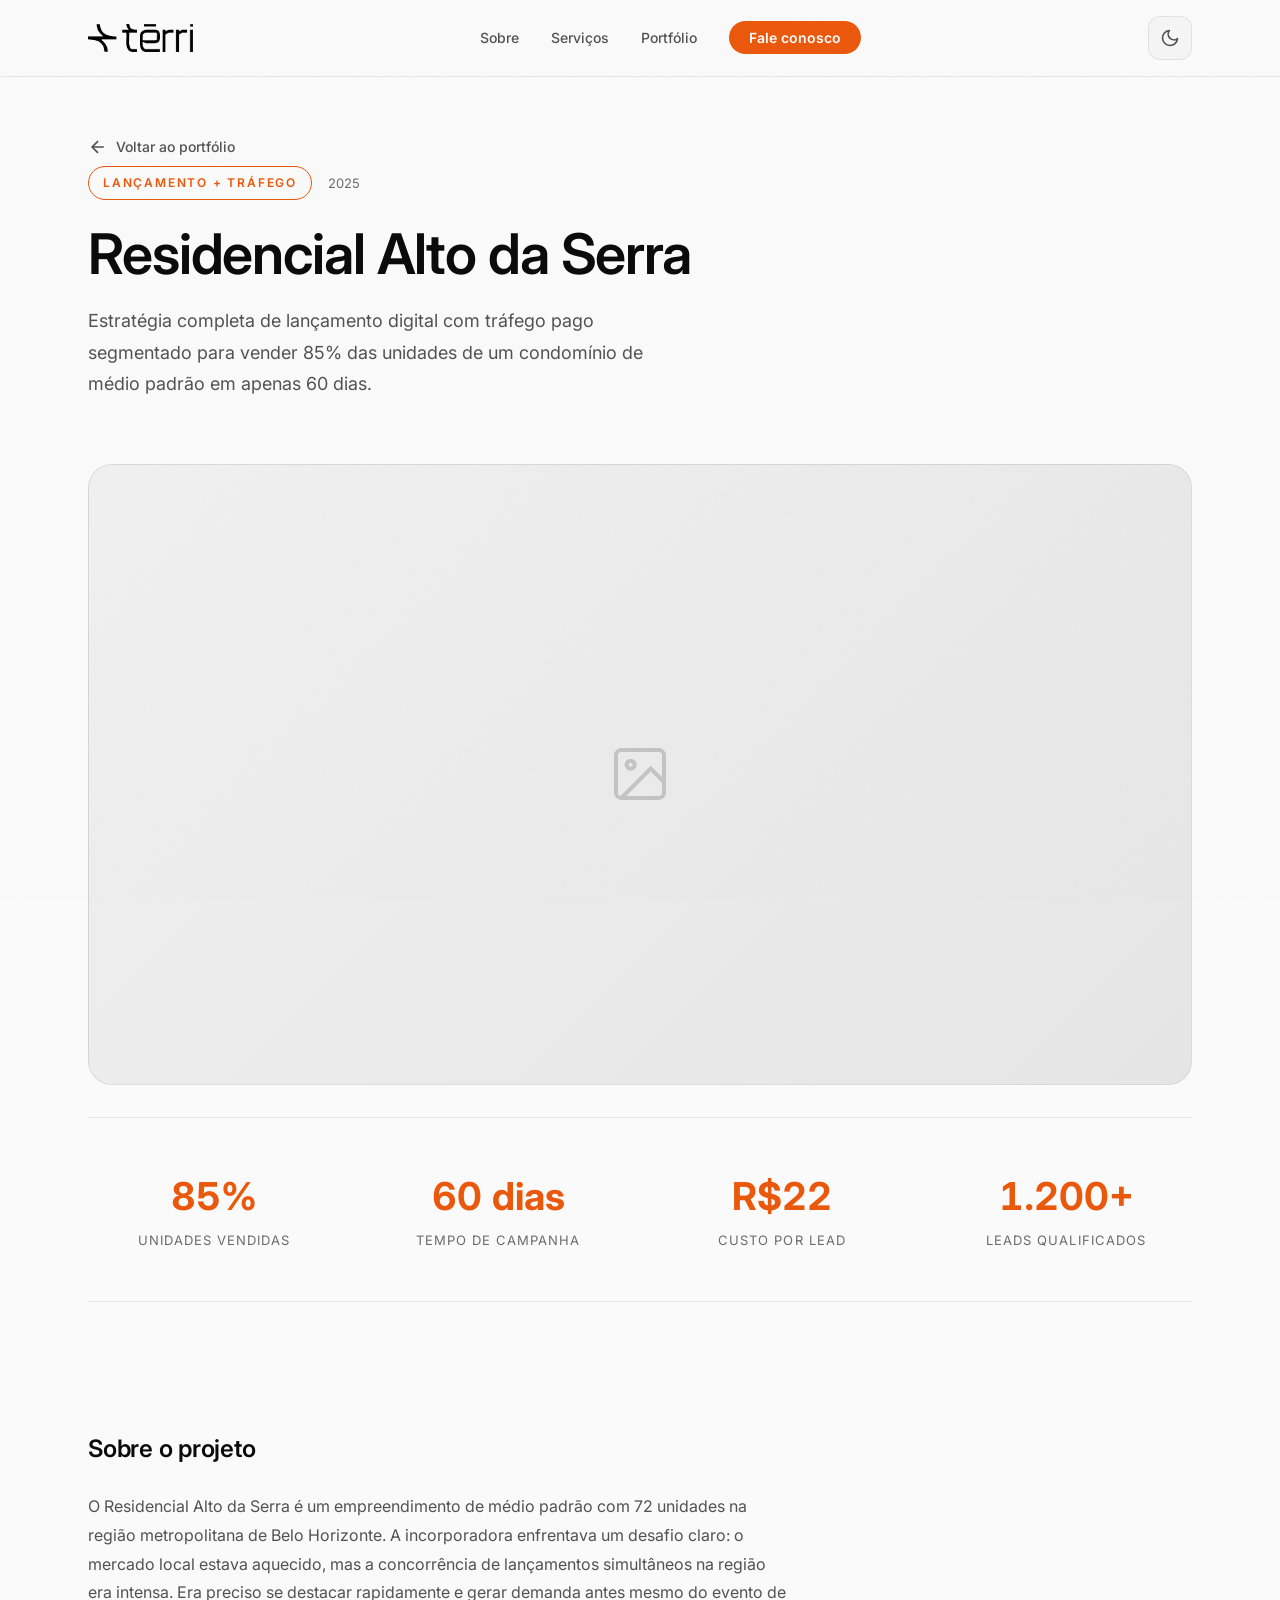
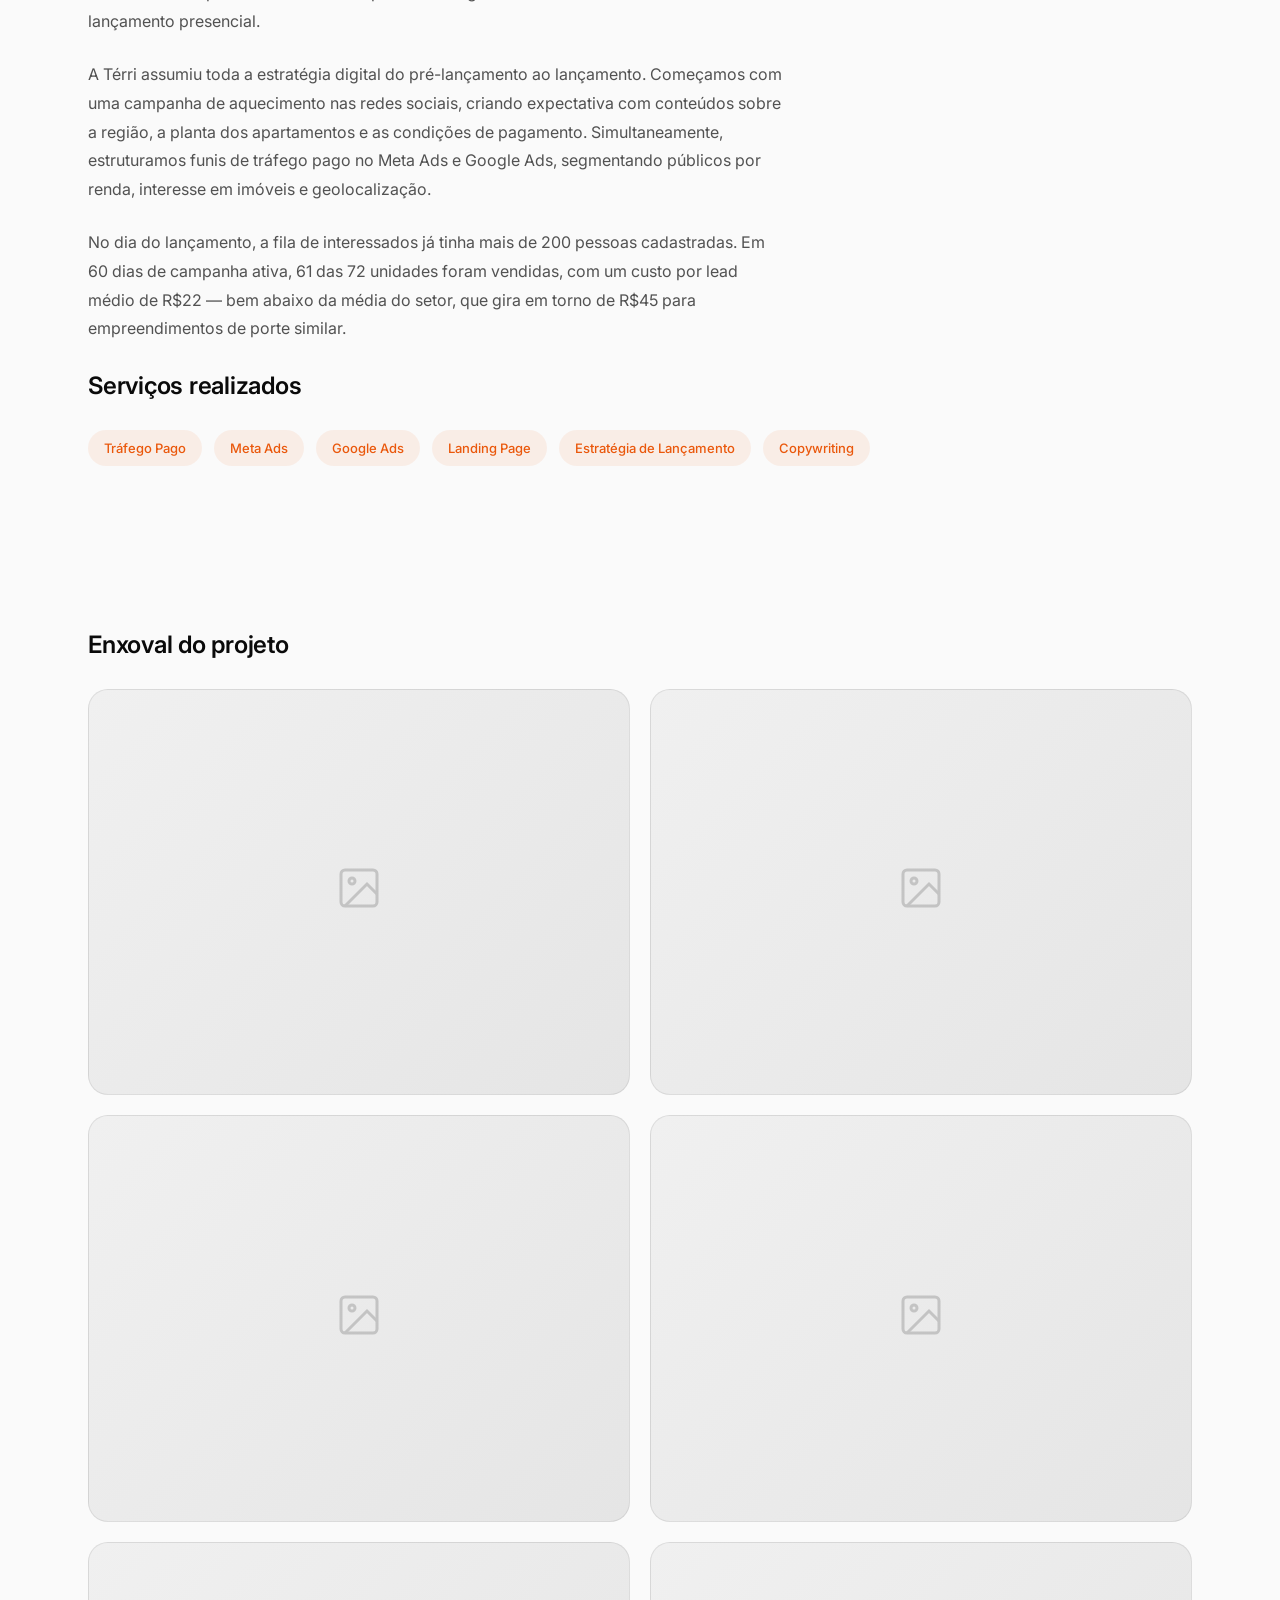
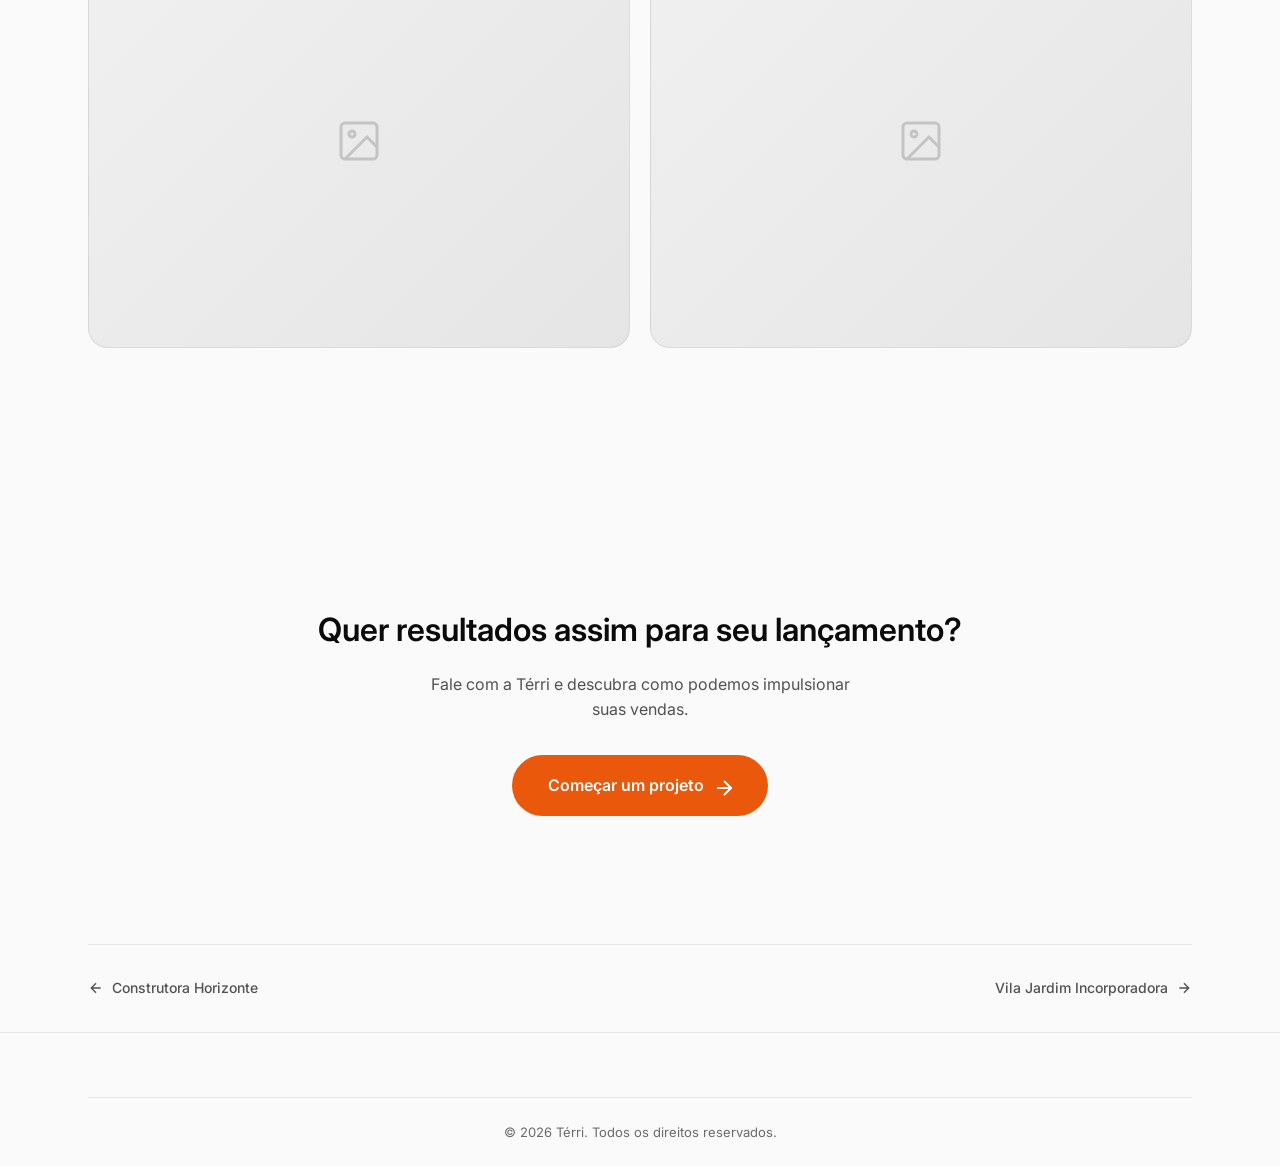
==== portfolio/alto-da-serra.html @ e4dda55b "feat: remove depoimentos, expande parceiros, portfolio igual com páginas de enxoval - Remove seção d" ====
<!DOCTYPE html>
<html lang="pt-BR" data-theme="dark">
<head>
  <meta charset="UTF-8">
  <meta name="viewport" content="width=device-width, initial-scale=1.0">
  <meta name="color-scheme" content="dark light">
  <title>Residencial Alto da Serra — Térri</title>
  <meta name="description" content="Case de lançamento imobiliário: como a Térri ajudou o Residencial Alto da Serra a vender 85% das unidades em apenas 60 dias com estratégia de tráfego pago.">
  <link rel="icon" type="image/x-icon" href="../favicon.ico">
  <link rel="preconnect" href="https://fonts.googleapis.com">
  <link rel="preconnect" href="https://fonts.gstatic.com" crossorigin>
  <link href="https://fonts.googleapis.com/css2?family=Inter:wght@400;500;600;700;800&display=swap" rel="stylesheet">
  <link rel="stylesheet" href="../css/style.css">
  <link rel="stylesheet" href="../css/portfolio.css">
  <script>
    (function() {
      var t = localStorage.getItem('terri-theme');
      if (!t) t = window.matchMedia('(prefers-color-scheme: light)').matches ? 'light' : 'dark';
      document.documentElement.setAttribute('data-theme', t);
    })();
  </script>
</head>
<body>
  <!-- Header -->
  <header class="header header--scrolled" id="header">
    <div class="container header__inner">
      <a href="../index.html" class="header__logo">
        <img src="../src/logo.png" alt="Térri" class="header__logo-img js-logo-img">
        <span class="header__logo-text" style="display:none">Térri</span>
      </a>
      <nav class="header__nav" id="nav" aria-label="Navegação">
        <ul class="header__nav-list">
          <li><a href="../index.html#sobre" class="header__nav-link">Sobre</a></li>
          <li><a href="../index.html#servicos" class="header__nav-link">Serviços</a></li>
          <li><a href="../index.html#portfolio" class="header__nav-link">Portfólio</a></li>
          <li><a href="../index.html#contato" class="header__nav-link header__nav-link--cta">Fale conosco</a></li>
        </ul>
      </nav>
      <div class="header__actions">
        <button class="theme-toggle" id="themeToggle" aria-label="Alternar tema claro/escuro" type="button">
          <svg class="theme-toggle__icon theme-toggle__icon--sun" width="20" height="20" viewBox="0 0 24 24" fill="none" stroke="currentColor" stroke-width="2" stroke-linecap="round" stroke-linejoin="round"><circle cx="12" cy="12" r="5"/><path d="M12 1v2M12 21v2M4.22 4.22l1.42 1.42M18.36 18.36l1.42 1.42M1 12h2M21 12h2M4.22 19.78l1.42-1.42M18.36 5.64l1.42-1.42"/></svg>
          <svg class="theme-toggle__icon theme-toggle__icon--moon" width="20" height="20" viewBox="0 0 24 24" fill="none" stroke="currentColor" stroke-width="2" stroke-linecap="round" stroke-linejoin="round"><path d="M21 12.79A9 9 0 1111.21 3 7 7 0 0021 12.79z"/></svg>
        </button>
      </div>
    </div>
  </header>

  <main>
    <div class="container">
      <div class="project-hero">
        <a href="../index.html#portfolio" class="project-back">
          <svg width="20" height="20" viewBox="0 0 24 24" fill="none" stroke="currentColor" stroke-width="2"><path d="M19 12H5M12 19l-7-7 7-7"/></svg>
          Voltar ao portfólio
        </a>
        <div class="project-hero__meta">
          <span class="project-hero__tag">Lançamento + Tráfego</span>
          <span class="project-hero__year">2025</span>
        </div>
        <h1 class="project-hero__title">Residencial Alto da Serra</h1>
        <p class="project-hero__desc">Estratégia completa de lançamento digital com tráfego pago segmentado para vender 85% das unidades de um condomínio de médio padrão em apenas 60 dias.</p>
      </div>
    </div>

    <!-- Cover image placeholder -->
    <div class="container project-cover">
      <div class="project-cover__img">
        <div class="project-cover__placeholder">
          <svg width="64" height="64" viewBox="0 0 24 24" fill="none" stroke="currentColor" stroke-width="1.5"><rect x="3" y="3" width="18" height="18" rx="2"/><circle cx="8.5" cy="8.5" r="1.5"/><path d="m21 15-5-5L5 21"/></svg>
        </div>
      </div>
    </div>

    <!-- Results -->
    <div class="container">
      <section class="project-results">
        <div class="project-results__grid">
          <div class="project-results__item">
            <span class="project-results__number">85%</span>
            <span class="project-results__label">Unidades vendidas</span>
          </div>
          <div class="project-results__item">
            <span class="project-results__number">60 dias</span>
            <span class="project-results__label">Tempo de campanha</span>
          </div>
          <div class="project-results__item">
            <span class="project-results__number">R$22</span>
            <span class="project-results__label">Custo por lead</span>
          </div>
          <div class="project-results__item">
            <span class="project-results__number">1.200+</span>
            <span class="project-results__label">Leads qualificados</span>
          </div>
        </div>
      </section>
    </div>

    <!-- About the project -->
    <div class="container">
      <section class="project-section">
        <h2 class="project-section__title">Sobre o projeto</h2>
        <p class="project-section__text">O Residencial Alto da Serra é um empreendimento de médio padrão com 72 unidades na região metropolitana de Belo Horizonte. A incorporadora enfrentava um desafio claro: o mercado local estava aquecido, mas a concorrência de lançamentos simultâneos na região era intensa. Era preciso se destacar rapidamente e gerar demanda antes mesmo do evento de lançamento presencial.</p>
        <p class="project-section__text">A Térri assumiu toda a estratégia digital do pré-lançamento ao lançamento. Começamos com uma campanha de aquecimento nas redes sociais, criando expectativa com conteúdos sobre a região, a planta dos apartamentos e as condições de pagamento. Simultaneamente, estruturamos funis de tráfego pago no Meta Ads e Google Ads, segmentando públicos por renda, interesse em imóveis e geolocalização.</p>
        <p class="project-section__text">No dia do lançamento, a fila de interessados já tinha mais de 200 pessoas cadastradas. Em 60 dias de campanha ativa, 61 das 72 unidades foram vendidas, com um custo por lead médio de R$22 — bem abaixo da média do setor, que gira em torno de R$45 para empreendimentos de porte similar.</p>
        <h2 class="project-section__title">Serviços realizados</h2>
        <div class="project-services">
          <span class="project-services__tag">Tráfego Pago</span>
          <span class="project-services__tag">Meta Ads</span>
          <span class="project-services__tag">Google Ads</span>
          <span class="project-services__tag">Landing Page</span>
          <span class="project-services__tag">Estratégia de Lançamento</span>
          <span class="project-services__tag">Copywriting</span>
        </div>
      </section>
    </div>

    <!-- Gallery -->
    <div class="container">
      <section class="project-gallery">
        <h2 class="project-section__title">Enxoval do projeto</h2>
        <div class="project-gallery__grid">
          <div class="project-gallery__item">
            <div class="project-gallery__placeholder">
              <svg width="48" height="48" viewBox="0 0 24 24" fill="none" stroke="currentColor" stroke-width="1.5"><rect x="3" y="3" width="18" height="18" rx="2"/><circle cx="8.5" cy="8.5" r="1.5"/><path d="m21 15-5-5L5 21"/></svg>
            </div>
          </div>
          <div class="project-gallery__item">
            <div class="project-gallery__placeholder">
              <svg width="48" height="48" viewBox="0 0 24 24" fill="none" stroke="currentColor" stroke-width="1.5"><rect x="3" y="3" width="18" height="18" rx="2"/><circle cx="8.5" cy="8.5" r="1.5"/><path d="m21 15-5-5L5 21"/></svg>
            </div>
          </div>
          <div class="project-gallery__item">
            <div class="project-gallery__placeholder">
              <svg width="48" height="48" viewBox="0 0 24 24" fill="none" stroke="currentColor" stroke-width="1.5"><rect x="3" y="3" width="18" height="18" rx="2"/><circle cx="8.5" cy="8.5" r="1.5"/><path d="m21 15-5-5L5 21"/></svg>
            </div>
          </div>
          <div class="project-gallery__item">
            <div class="project-gallery__placeholder">
              <svg width="48" height="48" viewBox="0 0 24 24" fill="none" stroke="currentColor" stroke-width="1.5"><rect x="3" y="3" width="18" height="18" rx="2"/><circle cx="8.5" cy="8.5" r="1.5"/><path d="m21 15-5-5L5 21"/></svg>
            </div>
          </div>
          <div class="project-gallery__item">
            <div class="project-gallery__placeholder">
              <svg width="48" height="48" viewBox="0 0 24 24" fill="none" stroke="currentColor" stroke-width="1.5"><rect x="3" y="3" width="18" height="18" rx="2"/><circle cx="8.5" cy="8.5" r="1.5"/><path d="m21 15-5-5L5 21"/></svg>
            </div>
          </div>
          <div class="project-gallery__item">
            <div class="project-gallery__placeholder">
              <svg width="48" height="48" viewBox="0 0 24 24" fill="none" stroke="currentColor" stroke-width="1.5"><rect x="3" y="3" width="18" height="18" rx="2"/><circle cx="8.5" cy="8.5" r="1.5"/><path d="m21 15-5-5L5 21"/></svg>
            </div>
          </div>
        </div>
      </section>
    </div>

    <!-- CTA -->
    <div class="container">
      <section class="project-cta">
        <h2 class="project-cta__title">Quer resultados assim para seu lançamento?</h2>
        <p class="project-cta__text">Fale com a Térri e descubra como podemos impulsionar suas vendas.</p>
        <a href="../index.html#contato" class="btn btn--primary btn--lg">Começar um projeto <svg width="20" height="20" fill="none" stroke="currentColor" stroke-width="2" aria-hidden="true"><path d="M5 12h14M12 5l7 7-7 7"/></svg></a>
      </section>
    </div>

    <!-- Nav between projects -->
    <div class="container">
      <nav class="project-nav" aria-label="Navegar entre projetos">
        <a href="construtora-horizonte.html" class="project-nav__link project-nav__link--prev">
          <svg width="16" height="16" viewBox="0 0 24 24" fill="none" stroke="currentColor" stroke-width="2"><path d="M19 12H5M12 19l-7-7 7-7"/></svg>
          Construtora Horizonte
        </a>
        <a href="vila-jardim.html" class="project-nav__link project-nav__link--next">
          Vila Jardim Incorporadora
          <svg width="16" height="16" viewBox="0 0 24 24" fill="none" stroke="currentColor" stroke-width="2"><path d="M5 12h14M12 5l7 7-7 7"/></svg>
        </a>
      </nav>
    </div>
  </main>

  <!-- Footer -->
  <footer class="footer">
    <div class="container">
      <div class="footer__bottom">
        <p>&copy; 2026 Térri. Todos os direitos reservados.</p>
      </div>
    </div>
  </footer>

  <div class="noise" aria-hidden="true"></div>

  <script>
    // Theme toggle
    (function() {
      const toggle = document.getElementById('themeToggle');
      if (!toggle) return;
      toggle.addEventListener('click', () => {
        const html = document.documentElement;
        const next = html.getAttribute('data-theme') === 'dark' ? 'light' : 'dark';
        html.setAttribute('data-theme', next);
        localStorage.setItem('terri-theme', next);
        const src = next === 'light' ? '../src/logo-preta.png' : '../src/logo.png';
        document.querySelectorAll('.js-logo-img').forEach(img => img.src = src);
      });
      // Update logo on load
      const theme = document.documentElement.getAttribute('data-theme');
      const src = theme === 'light' ? '../src/logo-preta.png' : '../src/logo.png';
      document.querySelectorAll('.js-logo-img').forEach(img => img.src = src);
    })();
  </script>
</body>
</html>
---- css/style.css ----
/* ===================================
   TÉRRI — Marketing que transforma
   Design System with Light/Dark themes
   =================================== */

/* --- Reset & Base --- */
*, *::before, *::after {
  margin: 0;
  padding: 0;
  box-sizing: border-box;
}

svg[hidden] {
  display: none !important;
}

/* --- Design Tokens --- */
:root {
  /* Orange palette (shared) */
  --orange-50: #fff7ed;
  --orange-100: #ffedd5;
  --orange-200: #fed7aa;
  --orange-300: #fdba74;
  --orange-400: #fb923c;
  --orange-500: #f97316;
  --orange-600: #ea580c;
  --orange-700: #c2410c;
  --orange-800: #9a3412;
  --orange-900: #7c2d12;

  /* Typography */
  --font-sans: 'Inter', -apple-system, BlinkMacSystemFont, sans-serif;

  /* Spacing */
  --section-py: clamp(5rem, 10vw, 8rem);
  --container-px: clamp(1.25rem, 4vw, 3rem);

  /* Transitions */
  --ease-out: cubic-bezier(0.16, 1, 0.3, 1);
  --ease-spring: cubic-bezier(0.34, 1.56, 0.64, 1);
  --transition-theme: background-color 0.4s ease, color 0.4s ease, border-color 0.4s ease, box-shadow 0.4s ease;
}

/* --- Dark Theme (default) --- */
[data-theme="dark"] {
  --color-primary: var(--orange-500);
  --color-primary-dark: var(--orange-600);
  --color-primary-light: var(--orange-400);
  --color-primary-glow: rgba(249, 115, 22, 0.3);
  --color-primary-subtle: rgba(249, 115, 22, 0.1);
  --color-primary-ghost: rgba(249, 115, 22, 0.03);

  --color-bg: #0a0a0a;
  --color-bg-elevated: #171717;
  --color-bg-card: rgba(255, 255, 255, 0.03);
  --color-bg-card-hover: rgba(249, 115, 22, 0.03);
  --color-bg-input: rgba(255, 255, 255, 0.03);
  --color-bg-header: rgba(10, 10, 10, 0.85);
  --color-bg-mobile-nav: rgba(10, 10, 10, 0.97);
  --color-bg-placeholder: linear-gradient(135deg, #171717, #262626);

  --color-text: #f5f5f5;
  --color-text-heading: #fafafa;
  --color-text-secondary: #a3a3a3;
  --color-text-muted: #8a8a8a;
  --color-text-on-primary: #0a0a0a;

  --color-border: rgba(255, 255, 255, 0.08);
  --color-border-hover: rgba(249, 115, 22, 0.2);

  --color-selection-bg: var(--orange-500);
  --color-selection-text: #0a0a0a;

  --shadow-card: 0 0 0 transparent;
  --shadow-card-hover: 0 8px 32px rgba(0, 0, 0, 0.3);
  --shadow-btn: 0 8px 30px rgba(249, 115, 22, 0.3);

  --noise-opacity: 0.035;
  --card-number-color: rgba(255, 255, 255, 0.03);

  --color-error: #ef4444;
  --color-success: #22c55e;
  --color-text-on-overlay: #ffffff;
  --color-text-on-overlay-muted: rgba(255, 255, 255, 0.7);
  --color-option-bg: #171717;

  /* Portfolio card backgrounds */
  --portfolio-bg-1: #1a1a2e;
  --portfolio-bg-2: #16213e;
  --portfolio-bg-3: #0f3460;
  --portfolio-bg-4: #1a1a2e;
  --portfolio-bg-5: #16213e;
}

/* --- Light Theme --- */
[data-theme="light"] {
  --color-primary: var(--orange-600);
  --color-primary-dark: var(--orange-700);
  --color-primary-light: var(--orange-500);
  --color-primary-glow: rgba(234, 88, 12, 0.2);
  --color-primary-subtle: rgba(234, 88, 12, 0.08);
  --color-primary-ghost: rgba(234, 88, 12, 0.03);

  --color-bg: #fafafa;
  --color-bg-elevated: #ffffff;
  --color-bg-card: rgba(0, 0, 0, 0.02);
  --color-bg-card-hover: rgba(234, 88, 12, 0.04);
  --color-bg-input: rgba(0, 0, 0, 0.02);
  --color-bg-header: rgba(250, 250, 250, 0.88);
  --color-bg-mobile-nav: rgba(250, 250, 250, 0.97);
  --color-bg-placeholder: linear-gradient(135deg, #f0f0f0, #e5e5e5);

  --color-text: #1a1a1a;
  --color-text-heading: #0a0a0a;
  --color-text-secondary: #525252;
  --color-text-muted: #6b6b6b;
  --color-text-on-primary: #ffffff;

  --color-border: rgba(0, 0, 0, 0.08);
  --color-border-hover: rgba(234, 88, 12, 0.25);

  --color-selection-bg: var(--orange-500);
  --color-selection-text: #ffffff;

  --shadow-card: 0 1px 3px rgba(0, 0, 0, 0.06);
  --shadow-card-hover: 0 12px 40px rgba(0, 0, 0, 0.08);
  --shadow-btn: 0 8px 30px rgba(234, 88, 12, 0.2);

  --noise-opacity: 0.018;
  --card-number-color: rgba(0, 0, 0, 0.04);

  --color-error: #ef4444;
  --color-success: #22c55e;
  --color-text-on-overlay: #ffffff;
  --color-text-on-overlay-muted: rgba(255, 255, 255, 0.7);
  --color-option-bg: #ffffff;

  /* Portfolio card backgrounds (lighter) */
  --portfolio-bg-1: #e8e0f0;
  --portfolio-bg-2: #dce4f0;
  --portfolio-bg-3: #d0ddf0;
  --portfolio-bg-4: #e8e0f0;
  --portfolio-bg-5: #dce4f0;
}

/* --- Base --- */
html {
  font-size: 16px;
  scroll-behavior: smooth;
  -webkit-font-smoothing: antialiased;
  -moz-osx-font-smoothing: grayscale;
}

body {
  font-family: var(--font-sans);
  background-color: var(--color-bg);
  color: var(--color-text);
  line-height: 1.6;
  overflow-x: hidden;
  transition: var(--transition-theme);
}

a {
  color: inherit;
  text-decoration: none;
}

ul {
  list-style: none;
}

img {
  max-width: 100%;
  height: auto;
  display: block;
}

em {
  font-style: normal;
  color: var(--color-primary);
  font-weight: 700;
}

::selection {
  background: var(--color-selection-bg);
  color: var(--color-selection-text);
}

/* --- Focus States (Accessibility) --- */
:focus-visible {
  outline: 2px solid var(--color-primary);
  outline-offset: 3px;
  border-radius: 4px;
}

.btn:focus-visible,
.header__nav-link--cta:focus-visible {
  outline-offset: 4px;
  border-radius: 100px;
}

/* --- Reduced Motion --- */
@media (prefers-reduced-motion: reduce) {
  *,
  *::before,
  *::after {
    animation-duration: 0.01ms !important;
    animation-iteration-count: 1 !important;
    transition-duration: 0.01ms !important;
    scroll-behavior: auto !important;
  }

  .reveal-up,
  .reveal-left,
  .reveal-right,
  .hero__reveal {
    opacity: 1;
    transform: none;
  }
}

/* --- Noise Overlay --- */
.noise {
  position: fixed;
  inset: 0;
  pointer-events: none;
  z-index: 9999;
  opacity: var(--noise-opacity);
  background-image: url("data:image/svg+xml,%3Csvg viewBox='0 0 256 256' xmlns='http://www.w3.org/2000/svg'%3E%3Cfilter id='noise'%3E%3CfeTurbulence type='fractalNoise' baseFrequency='0.9' numOctaves='4' stitchTiles='stitch'/%3E%3C/filter%3E%3Crect width='100%25' height='100%25' filter='url(%23noise)'/%3E%3C/svg%3E");
  background-repeat: repeat;
  background-size: 256px 256px;
  transition: opacity 0.4s ease;
}

.footer .noise {
  position: absolute;
  z-index: 0;
}

/* --- Container --- */
.container {
  width: 100%;
  max-width: 1200px;
  margin: 0 auto;
  padding-left: var(--container-px);
  padding-right: var(--container-px);
}

/* --- Section Utilities --- */
.section-tag {
  font-size: 0.8125rem;
  font-weight: 600;
  text-transform: uppercase;
  letter-spacing: 0.15em;
  color: var(--color-primary);
  margin-bottom: 1rem;
}

.section-title {
  font-size: clamp(2rem, 4vw, 3rem);
  font-weight: 600;
  line-height: 1.15;
  letter-spacing: -0.02em;
  margin-bottom: 1.5rem;
  max-width: 600px;
  color: var(--color-text-heading);
}

.required {
  color: var(--color-primary);
}

/* --- Buttons --- */
.btn {
  display: inline-flex;
  align-items: center;
  gap: 0.5rem;
  padding: 0.875rem 1.75rem;
  border-radius: 100px;
  font-size: 0.9375rem;
  font-weight: 600;
  cursor: pointer;
  transition: all 0.25s var(--ease-out);
  border: none;
  font-family: var(--font-sans);
  white-space: nowrap;
}

.btn--primary {
  background: var(--color-primary);
  color: var(--color-text-on-primary);
}

.btn--primary:hover {
  background: var(--color-primary-dark);
  transform: translateY(-2px);
  box-shadow: var(--shadow-btn);
}

.btn--primary:active {
  transform: translateY(1px) scale(0.98);
  box-shadow: none;
}

.btn--outline {
  background: transparent;
  color: var(--color-text);
  border: 1px solid var(--color-border);
}

.btn--outline:hover {
  border-color: var(--color-primary);
  color: var(--color-primary);
  transform: translateY(-2px);
}

.btn--outline:active {
  transform: translateY(1px) scale(0.98);
}

.btn--lg {
  padding: 1.125rem 2.25rem;
  font-size: 1rem;
}

.btn--success {
  background: var(--color-success);
  color: #fff;
}

.btn--full {
  width: 100%;
  justify-content: center;
}

.btn svg {
  transition: transform 0.25s var(--ease-out);
}

.btn:hover svg {
  transform: translateX(4px);
}

/* ===================================
   THEME TOGGLE
   =================================== */
.theme-toggle {
  display: flex;
  align-items: center;
  justify-content: center;
  width: 44px;
  height: 44px;
  border-radius: 12px;
  border: 1px solid var(--color-border);
  background: var(--color-bg-card);
  color: var(--color-text-secondary);
  cursor: pointer;
  transition: all 0.25s var(--ease-out);
}

.theme-toggle:hover {
  border-color: var(--color-primary);
  color: var(--color-primary);
  background: var(--color-primary-ghost);
}

[data-theme="dark"] .theme-toggle__icon--moon { display: none; }
[data-theme="dark"] .theme-toggle__icon--sun { display: block; }
[data-theme="light"] .theme-toggle__icon--sun { display: none; }
[data-theme="light"] .theme-toggle__icon--moon { display: block; }

/* ===================================
   HEADER
   =================================== */
.header {
  position: fixed;
  top: 0;
  left: 0;
  right: 0;
  z-index: 1000;
  padding: 1rem 0;
  transition: background-color 0.4s var(--ease-out), border-color 0.4s var(--ease-out);
}

.header--scrolled {
  background: var(--color-bg-header);
  backdrop-filter: blur(20px);
  -webkit-backdrop-filter: blur(20px);
  border-bottom: 1px solid var(--color-border);
}

.header__inner {
  display: flex;
  align-items: center;
  justify-content: space-between;
}

.header__logo {
  display: flex;
  align-items: center;
}

.header__logo-img {
  height: 28px;
  width: auto;
}

.header__logo-text {
  font-family: var(--font-sans);
  font-size: 1.5rem;
  font-weight: 700;
  color: var(--color-primary);
}

.header__nav {
  display: none;
}

.header__nav-list {
  display: flex;
  align-items: center;
  gap: 2rem;
}

.header__nav-link {
  font-size: 0.875rem;
  font-weight: 500;
  color: var(--color-text-secondary);
  transition: color 0.25s;
  position: relative;
  padding: 0.25rem 0;
}

.header__nav-link::after {
  content: '';
  position: absolute;
  bottom: -2px;
  left: 0;
  width: 0;
  height: 2px;
  background: var(--color-primary);
  transition: width 0.25s var(--ease-out);
}

.header__nav-link:hover {
  color: var(--color-text-heading);
}

.header__nav-link:hover::after {
  width: 100%;
}

.header__nav-link--cta {
  background: var(--color-primary);
  color: var(--color-text-on-primary);
  padding: 0.5rem 1.25rem;
  border-radius: 100px;
  font-weight: 600;
}

.header__nav-link--cta::after {
  display: none;
}

.header__nav-link--cta:hover {
  background: var(--color-primary-dark);
  color: var(--color-text-on-primary);
}

.header__actions {
  display: flex;
  align-items: center;
  gap: 0.5rem;
}

.header__menu-btn {
  display: flex;
  flex-direction: column;
  gap: 5px;
  background: none;
  border: none;
  cursor: pointer;
  padding: 10px;
  z-index: 1001;
  min-width: 44px;
  min-height: 44px;
  align-items: center;
  justify-content: center;
}

.header__menu-btn span {
  display: block;
  width: 24px;
  height: 2px;
  background: var(--color-text);
  transition: all 0.3s var(--ease-out);
  border-radius: 2px;
}

.header__menu-btn.active span:nth-child(1) {
  transform: translateY(7px) rotate(45deg);
}

.header__menu-btn.active span:nth-child(2) {
  opacity: 0;
  transform: scaleX(0);
}

.header__menu-btn.active span:nth-child(3) {
  transform: translateY(-7px) rotate(-45deg);
}

@media (min-width: 768px) {
  .header__nav {
    display: block;
  }
  .header__menu-btn {
    display: none;
  }
}

/* --- Mobile Nav --- */
.mobile-nav {
  position: fixed;
  inset: 0;
  z-index: 999;
  background: var(--color-bg-mobile-nav);
  backdrop-filter: blur(20px);
  -webkit-backdrop-filter: blur(20px);
  display: flex;
  align-items: center;
  justify-content: center;
  opacity: 0;
  visibility: hidden;
  transition: all 0.4s var(--ease-out);
}

.mobile-nav.active {
  opacity: 1;
  visibility: visible;
}

.mobile-nav__list {
  text-align: center;
  display: flex;
  flex-direction: column;
  gap: 2rem;
}

.mobile-nav__link {
  font-size: 1.75rem;
  font-weight: 600;
  color: var(--color-text);
  transition: color 0.25s;
}

.mobile-nav__link:hover {
  color: var(--color-primary);
}

.mobile-nav__link--cta {
  color: var(--color-primary);
}

/* ===================================
   HERO
   =================================== */
.hero {
  min-height: 100dvh;
  display: flex;
  flex-direction: column;
  justify-content: center;
  position: relative;
  overflow: hidden;
  padding: 8rem 0 0;
}

/* Animated background */
.hero__bg {
  position: absolute;
  inset: 0;
  z-index: 0;
  overflow: hidden;
}

.hero__aurora {
  position: absolute;
  inset: -30%;
  background:
    radial-gradient(ellipse 80% 50% at 20% 40%, rgba(249, 115, 22, 0.06), transparent 60%),
    radial-gradient(ellipse 60% 40% at 80% 60%, rgba(249, 115, 22, 0.04), transparent 50%),
    radial-gradient(ellipse 50% 60% at 50% 20%, rgba(234, 88, 12, 0.03), transparent 50%);
  animation: aurora-drift 16s ease-in-out infinite alternate;
  will-change: transform;
}

[data-theme="light"] .hero__aurora {
  background:
    radial-gradient(ellipse 80% 50% at 20% 40%, rgba(249, 115, 22, 0.04), transparent 60%),
    radial-gradient(ellipse 60% 40% at 80% 60%, rgba(249, 115, 22, 0.03), transparent 50%),
    radial-gradient(ellipse 50% 60% at 50% 20%, rgba(234, 88, 12, 0.02), transparent 50%);
}

@keyframes aurora-drift {
  0% { transform: translate(0, 0) rotate(0deg) scale(1); }
  33% { transform: translate(5%, -3%) rotate(2deg) scale(1.05); }
  66% { transform: translate(-3%, 5%) rotate(-1deg) scale(0.98); }
  100% { transform: translate(2%, -2%) rotate(1deg) scale(1.02); }
}

/* Grid lines background */
.hero__grid-lines {
  position: absolute;
  inset: 0;
  background-image:
    linear-gradient(rgba(255, 255, 255, 0.03) 1px, transparent 1px),
    linear-gradient(90deg, rgba(255, 255, 255, 0.03) 1px, transparent 1px);
  background-size: 60px 60px;
  mask-image: radial-gradient(ellipse 70% 60% at 50% 50%, black 20%, transparent 70%);
  -webkit-mask-image: radial-gradient(ellipse 70% 60% at 50% 50%, black 20%, transparent 70%);
}

[data-theme="light"] .hero__grid-lines {
  background-image:
    linear-gradient(rgba(0, 0, 0, 0.04) 1px, transparent 1px),
    linear-gradient(90deg, rgba(0, 0, 0, 0.04) 1px, transparent 1px);
}

/* Floating orbs */
.hero__orb {
  position: absolute;
  border-radius: 50%;
  filter: blur(50px);
  opacity: 0.5;
  animation: orb-float 8s ease-in-out infinite alternate;
  will-change: transform;
}

.hero__orb--1 {
  width: 300px;
  height: 300px;
  background: var(--color-primary);
  top: 10%;
  right: 15%;
  opacity: 0.05;
  animation-duration: 14s;
}

.hero__orb--2 {
  width: 200px;
  height: 200px;
  background: var(--orange-400);
  bottom: 20%;
  left: 10%;
  opacity: 0.04;
  animation-duration: 18s;
  animation-delay: -3s;
}

.hero__orb--3 {
  width: 150px;
  height: 150px;
  background: var(--orange-600);
  top: 50%;
  left: 50%;
  opacity: 0.03;
  animation-duration: 16s;
  animation-delay: -6s;
}

@keyframes orb-float {
  0% { transform: translate(0, 0) scale(1); }
  50% { transform: translate(30px, -20px) scale(1.1); }
  100% { transform: translate(-20px, 30px) scale(0.95); }
}

/* Floating particles */
.hero__particles {
  position: absolute;
  inset: 0;
}

.hero__particles span {
  position: absolute;
  bottom: 0;
  width: 3px;
  height: 3px;
  border-radius: 50%;
  background: var(--color-primary);
  opacity: 0;
  animation: particle-rise 6s ease-in-out infinite;
  will-change: transform, opacity;
}

.hero__particles span:nth-child(1) { left: 12%; animation-delay: 0s; animation-duration: 7s; }
.hero__particles span:nth-child(2) { left: 30%; animation-delay: 1.2s; animation-duration: 5.5s; }
.hero__particles span:nth-child(3) { left: 48%; animation-delay: 2.5s; animation-duration: 8s; }
.hero__particles span:nth-child(4) { left: 62%; animation-delay: 0.8s; animation-duration: 6s; }
.hero__particles span:nth-child(5) { left: 78%; animation-delay: 3.1s; animation-duration: 7.5s; }
.hero__particles span:nth-child(6) { left: 90%; animation-delay: 1.7s; animation-duration: 5.5s; }

@keyframes particle-rise {
  0% { transform: translateY(0) scale(0.5); opacity: 0; }
  15% { opacity: 0.4; }
  50% { opacity: 0.15; transform: translateY(-50vh) scale(1); }
  85% { opacity: 0.3; }
  100% { transform: translateY(-110vh) scale(0.3); opacity: 0; }
}

/* Accent line decoration */
.hero__accent-line {
  position: absolute;
  right: 10%;
  top: 20%;
  width: 1px;
  height: 60%;
  background: linear-gradient(to bottom, transparent, var(--color-primary), transparent);
  opacity: 0.08;
}

@media (max-width: 767px) {
  .hero__accent-line {
    display: none;
  }
}

/* Pause hero animations when off-screen */
.hero--paused .hero__aurora,
.hero--paused .hero__orb,
.hero--paused .hero__particles span {
  animation-play-state: paused;
}

/* --- Hero content --- */
.hero__inner {
  position: relative;
  z-index: 2;
  flex: 1;
  display: flex;
  flex-direction: column;
  justify-content: center;
}

.hero__content {
  max-width: 640px;
}

.hero__tag {
  font-size: 0.75rem;
  font-weight: 600;
  text-transform: uppercase;
  letter-spacing: 0.25em;
  color: var(--color-primary);
  margin-bottom: 2rem;
  display: flex;
  align-items: center;
  gap: 0.75rem;
}

.hero__tag::before {
  content: '';
  display: block;
  width: 32px;
  height: 2px;
  background: linear-gradient(90deg, var(--color-primary), var(--orange-300));
  background-size: 200% 100%;
  animation: shimmer-line 5s ease-in-out infinite;
}

@keyframes shimmer-line {
  0%, 100% { background-position: 0% 50%; }
  50% { background-position: 100% 50%; }
}

.hero__title {
  font-size: clamp(2.5rem, 6vw, 4.5rem);
  font-weight: 600;
  line-height: 1.05;
  letter-spacing: -0.02em;
  margin-bottom: 1.75rem;
  color: var(--color-text-heading);
}

.hero__title span {
  display: block;
}

.hero__title em {
  position: relative;
  display: inline-block;
}

.hero__title em::after {
  content: '';
  position: absolute;
  bottom: 2px;
  left: 0;
  width: 100%;
  height: 3px;
  background: var(--color-primary);
  border-radius: 2px;
  transform: scaleX(0);
  transform-origin: left;
  transition: transform 0.8s var(--ease-out);
  box-shadow: 0 0 8px rgba(249, 115, 22, 0.15);
}

.hero__reveal.active em::after {
  transform: scaleX(1);
}

/* Word cycling */
.hero__title-cycle {
  display: block;
}

.hero__cycle {
  display: inline-block;
  position: relative;
  vertical-align: top;
  min-width: 5ch;
}

.hero__cycle-word {
  display: inline-block;
  opacity: 0;
  transform: translateY(100%);
  transition: opacity 0.45s var(--ease-out), transform 0.45s var(--ease-out);
  position: absolute;
  left: 0;
  top: 0;
  white-space: nowrap;
  color: var(--color-primary);
}

.hero__cycle-word:first-child {
  position: relative;
}

.hero__cycle-word.active {
  opacity: 1;
  transform: translateY(0);
}

.hero__cycle-word.exit-up {
  opacity: 0;
  transform: translateY(-100%);
}

.hero__subtitle {
  font-size: clamp(1rem, 1.5vw, 1.2rem);
  color: var(--color-text-secondary);
  max-width: 500px;
  line-height: 1.75;
  margin-bottom: 2.5rem;
}

.hero__actions {
  display: flex;
  gap: 1rem;
  flex-wrap: wrap;
}

.hero__actions .btn--primary {
  box-shadow: 0 4px 20px rgba(249, 115, 22, 0.15);
}

.hero__actions .btn--primary:hover {
  box-shadow: 0 8px 30px rgba(249, 115, 22, 0.25);
}


/* Metrics — below on mobile, side on desktop */
.hero__side {
  display: flex;
  gap: 2rem;
  margin-top: 2.5rem;
}

@media (min-width: 768px) {
  .hero__inner {
    display: grid;
    grid-template-columns: 1fr auto;
    align-items: center;
    gap: 3rem;
  }

  .hero__side {
    flex-direction: column;
    justify-content: center;
    gap: 2.5rem;
    margin-top: 0;
    border-left: 1px solid rgba(255, 255, 255, 0.15);
    padding-left: 3rem;
  }

  [data-theme="light"] .hero__side {
    border-left-color: rgba(0, 0, 0, 0.12);
  }
}

.hero__metric {
  text-align: left;
  position: relative;
  padding: 0.75rem 0;
}

.hero__metric::before {
  content: '';
  position: absolute;
  left: -1.5rem;
  top: 50%;
  transform: translateY(-50%);
  width: 3px;
  height: 60%;
  background: linear-gradient(to bottom, var(--color-primary), transparent);
  border-radius: 2px;
  opacity: 0;
  transition: opacity 0.6s var(--ease-out);
}

@media (min-width: 768px) {
  .hero__metric::before {
    display: none;
  }
}

.hero__metric-number {
  font-size: clamp(1.75rem, 3vw, 2.25rem);
  font-weight: 700;
  color: var(--color-primary);
  display: inline;
  font-variant-numeric: tabular-nums;
}

.hero__metric-plus {
  font-size: clamp(1.125rem, 1.75vw, 1.375rem);
  font-weight: 600;
  color: var(--color-primary);
}

.hero__metric-label {
  display: block;
  font-size: 0.75rem;
  color: var(--color-text-muted);
  margin-top: 0.25rem;
  text-transform: uppercase;
  letter-spacing: 0.1em;
}

/* Hero reveal */
.hero__reveal {
  opacity: 0;
  transform: translateY(24px);
  transition: opacity 0.8s var(--ease-out), transform 0.8s var(--ease-out);
}

.hero__reveal.active {
  opacity: 1;
  transform: translateY(0);
}


/* ===================================
   ABOUT
   =================================== */
.about {
  padding: var(--section-py) 0;
}

.about__inner {
  display: grid;
  grid-template-columns: 1fr;
  gap: 3rem;
  align-items: center;
}

.about__image-wrapper {
  border-radius: 24px;
  overflow: hidden;
  aspect-ratio: 4/3;
  background: var(--color-bg-elevated);
  border: 1px solid var(--color-border);
  box-shadow: var(--shadow-card);
  transition: var(--transition-theme);
}

.about__image-placeholder {
  width: 100%;
  height: 100%;
  display: flex;
  align-items: center;
  justify-content: center;
  background: var(--color-bg-placeholder);
}

.about__content p {
  color: var(--color-text-secondary);
  margin-bottom: 1rem;
  line-height: 1.8;
}

.about__values {
  display: flex;
  flex-direction: column;
  gap: 1.25rem;
  margin-top: 2rem;
}

.about__value {
  display: flex;
  align-items: center;
  gap: 1rem;
  padding: 1rem 1.25rem;
  border-radius: 16px;
  background: var(--color-bg-card);
  border: 1px solid var(--color-border);
  transition: all 0.25s var(--ease-out);
  box-shadow: var(--shadow-card);
}

.about__value:hover {
  border-color: var(--color-border-hover);
  background: var(--color-bg-card-hover);
  box-shadow: var(--shadow-card-hover);
}

.about__value-icon {
  flex-shrink: 0;
  width: 48px;
  height: 48px;
  display: flex;
  align-items: center;
  justify-content: center;
  border-radius: 12px;
  background: var(--color-primary-subtle);
  color: var(--color-primary);
}

.about__value strong {
  display: block;
  font-size: 0.9375rem;
  margin-bottom: 0.125rem;
  color: var(--color-text-heading);
}

.about__value span {
  font-size: 0.8125rem;
  color: var(--color-text-muted);
}

@media (min-width: 768px) {
  .about__inner {
    grid-template-columns: 1fr 1.1fr;
    gap: 4rem;
  }
}

/* ===================================
   SERVICES
   =================================== */
.services {
  padding: var(--section-py) 0;
}

.services__header {
  text-align: center;
  margin-bottom: 4rem;
}

.services__header .section-title {
  margin-left: auto;
  margin-right: auto;
  max-width: 550px;
}

.services__grid {
  display: grid;
  grid-template-columns: 1fr;
  gap: 1.5rem;
}

.service-card {
  position: relative;
  padding: 2.5rem 2rem;
  border-radius: 24px;
  background: var(--color-bg-card);
  border: 1px solid var(--color-border);
  transition: all 0.3s var(--ease-out);
  overflow: hidden;
  box-shadow: var(--shadow-card);
}

.service-card::before {
  content: '';
  position: absolute;
  top: 0;
  left: 0;
  right: 0;
  height: 3px;
  background: var(--color-primary);
  transform: scaleX(0);
  transform-origin: left;
  transition: transform 0.3s var(--ease-out);
}

.service-card:hover {
  border-color: var(--color-border-hover);
  background: var(--color-bg-card-hover);
  transform: translateY(-4px);
  box-shadow: var(--shadow-card-hover);
}

.service-card:hover::before {
  transform: scaleX(1);
}

.service-card:active {
  transform: translateY(-1px) scale(0.99);
}

.service-card__number {
  position: absolute;
  top: 1.5rem;
  right: 1.5rem;
  font-size: 3rem;
  font-weight: 800;
  color: var(--card-number-color);
  line-height: 1;
}

.service-card__icon {
  width: 56px;
  height: 56px;
  display: flex;
  align-items: center;
  justify-content: center;
  border-radius: 16px;
  background: var(--color-primary-subtle);
  color: var(--color-primary);
  margin-bottom: 1.5rem;
}

.service-card__title {
  font-size: 1.25rem;
  font-weight: 600;
  margin-bottom: 0.75rem;
  letter-spacing: -0.01em;
  color: var(--color-text-heading);
}

.service-card__desc {
  color: var(--color-text-secondary);
  font-size: 0.9375rem;
  line-height: 1.7;
  margin-bottom: 1.25rem;
}

.service-card__list {
  display: flex;
  flex-direction: column;
  gap: 0.5rem;
}

.service-card__list li {
  font-size: 0.8125rem;
  color: var(--color-text-muted);
  padding-left: 1rem;
  position: relative;
}

.service-card__list li::before {
  content: '';
  position: absolute;
  left: 0;
  top: 50%;
  transform: translateY(-50%);
  width: 4px;
  height: 4px;
  border-radius: 50%;
  background: var(--color-primary);
}

/* Stagger service cards */
.service-card:nth-child(2) { transition-delay: 50ms; }
.service-card:nth-child(3) { transition-delay: 100ms; }
.service-card:nth-child(4) { transition-delay: 150ms; }

@media (min-width: 768px) {
  .services__grid {
    grid-template-columns: repeat(2, 1fr);
  }
}

/* ===================================
   PROCESS
   =================================== */
.process {
  padding: var(--section-py) 0;
}

.process__header {
  text-align: center;
  margin-bottom: 4rem;
}

.process__header .section-title {
  margin-left: auto;
  margin-right: auto;
  max-width: 550px;
}

.process__timeline {
  display: grid;
  grid-template-columns: 1fr;
  gap: 2rem;
  max-width: 700px;
  margin: 0 auto;
}

.process__step {
  display: grid;
  grid-template-columns: auto 1fr;
  grid-template-rows: auto 1fr;
  gap: 0 1.5rem;
  position: relative;
}

.process__step-number {
  grid-row: 1 / -1;
  grid-column: 1;
  font-size: 1.5rem;
  font-weight: 700;
  color: var(--color-primary);
  width: 48px;
  height: 48px;
  display: flex;
  align-items: center;
  justify-content: center;
  border-radius: 14px;
  background: var(--color-primary-subtle);
  position: relative;
  z-index: 1;
  flex-shrink: 0;
}

.process__step-line {
  display: none;
}

.process__step-content {
  grid-column: 2;
  padding-top: 0.5rem;
}

.process__step-title {
  font-size: 1.125rem;
  font-weight: 600;
  margin-bottom: 0.5rem;
  color: var(--color-text-heading);
}

.process__step-content p {
  font-size: 0.9375rem;
  color: var(--color-text-secondary);
  line-height: 1.7;
}

/* Timeline connector line between steps */
.process__step:not(:last-child)::after {
  content: '';
  position: absolute;
  left: 23px;
  top: 48px;
  bottom: -2rem;
  width: 2px;
  background: linear-gradient(to bottom, var(--color-primary-subtle), transparent);
}

@media (min-width: 768px) {
  .process__timeline {
    grid-template-columns: repeat(4, 1fr);
    gap: 1.5rem;
    max-width: 100%;
  }

  .process__step {
    grid-template-columns: 1fr;
    text-align: center;
  }

  .process__step-number {
    grid-column: 1;
    margin: 0 auto 1rem;
  }

  .process__step-content {
    grid-column: 1;
    padding-top: 0;
  }

  .process__step:not(:last-child)::after {
    left: calc(50% + 32px);
    top: 23px;
    bottom: auto;
    width: calc(100% - 16px);
    height: 2px;
    background: linear-gradient(to right, var(--color-primary-subtle), transparent);
  }
}

/* ===================================
   PORTFOLIO
   =================================== */
.portfolio {
  padding: var(--section-py) 0;
}

.portfolio__header {
  text-align: center;
  margin-bottom: 4rem;
}

.portfolio__header .section-title {
  margin-left: auto;
  margin-right: auto;
}

.portfolio__grid {
  display: grid;
  grid-template-columns: 1fr;
  gap: 1.25rem;
}

a.portfolio__item {
  display: block;
  text-decoration: none;
  color: inherit;
}

.portfolio__item {
  border-radius: 20px;
  overflow: hidden;
  cursor: pointer;
}

.portfolio__item-inner {
  position: relative;
  aspect-ratio: 16/10;
  overflow: hidden;
  border-radius: 20px;
  border: 1px solid var(--color-border);
  box-shadow: var(--shadow-card);
  transition: var(--transition-theme);
}

.portfolio__item-bg {
  position: absolute;
  inset: 0;
  transition: transform 0.5s var(--ease-out);
  background-size: cover;
  background-position: center;
  display: flex;
  align-items: center;
  justify-content: center;
}

.portfolio__item-deco {
  width: 60%;
  height: auto;
  color: var(--color-primary);
  opacity: 0.8;
  transition: transform 0.5s var(--ease-out), opacity 0.5s var(--ease-out);
}

.portfolio__item:hover .portfolio__item-deco {
  transform: scale(1.08);
  opacity: 1;
}

.portfolio__item-bg--1 { background-color: var(--portfolio-bg-1); }
.portfolio__item-bg--2 { background-color: var(--portfolio-bg-2); }
.portfolio__item-bg--3 { background-color: var(--portfolio-bg-3); }
.portfolio__item-bg--4 { background-color: var(--portfolio-bg-4); }
.portfolio__item-bg--5 { background-color: var(--portfolio-bg-5); }

.portfolio__item:hover .portfolio__item-bg {
  transform: scale(1.05);
}

.portfolio__item:active .portfolio__item-inner {
  transform: scale(0.98);
}

.portfolio__item-inner::after {
  content: 'Ver projeto \2192';
  position: absolute;
  top: 1rem;
  right: 1rem;
  font-size: 0.75rem;
  font-weight: 600;
  text-transform: uppercase;
  letter-spacing: 0.1em;
  color: var(--color-text-on-overlay);
  background: rgba(0, 0, 0, 0.5);
  padding: 0.375rem 0.75rem;
  border-radius: 100px;
  opacity: 0;
  transform: translateY(-4px);
  transition: opacity 0.25s var(--ease-out), transform 0.25s var(--ease-out);
  z-index: 3;
  backdrop-filter: blur(8px);
}

.portfolio__item:hover .portfolio__item-inner::after {
  opacity: 1;
  transform: translateY(0);
}

.portfolio__item-content {
  position: absolute;
  bottom: 0;
  left: 0;
  right: 0;
  padding: 1.5rem 2rem;
  background: linear-gradient(to top, rgba(0, 0, 0, 0.85) 0%, rgba(0, 0, 0, 0.4) 60%, transparent 100%);
  transform: translateY(0);
  opacity: 1;
  transition: all 0.3s var(--ease-out);
}

.portfolio__item-desc {
  max-height: 0;
  overflow: hidden;
  opacity: 0;
  transition: max-height 0.3s var(--ease-out), opacity 0.3s var(--ease-out);
}

.portfolio__item:hover .portfolio__item-desc,
.portfolio__item:focus-within .portfolio__item-desc {
  max-height: 3rem;
  opacity: 1;
}

/* Stagger portfolio items */
.portfolio__item:nth-child(2) { transition-delay: 50ms; }
.portfolio__item:nth-child(3) { transition-delay: 100ms; }
.portfolio__item:nth-child(4) { transition-delay: 150ms; }
.portfolio__item:nth-child(5) { transition-delay: 200ms; }

.portfolio__item-tag {
  display: inline-block;
  font-size: 0.75rem;
  text-transform: uppercase;
  letter-spacing: 0.15em;
  color: var(--color-primary-light);
  font-weight: 600;
  margin-bottom: 0.5rem;
}

.portfolio__item-title {
  font-size: 1.25rem;
  font-weight: 700;
  margin-bottom: 0.25rem;
  color: var(--color-text-on-overlay);
}

.portfolio__item-desc {
  font-size: 0.875rem;
  color: var(--color-text-on-overlay-muted);
}

/* On mobile, always show description */
@media (max-width: 767px) {
  .portfolio__item-desc {
    max-height: 3rem;
    opacity: 1;
  }
}

@media (min-width: 768px) {
  .portfolio__grid {
    grid-template-columns: repeat(3, 1fr);
  }
}

@media (min-width: 768px) and (max-width: 1023px) {
  .portfolio__grid {
    grid-template-columns: repeat(2, 1fr);
  }
}

/* ===================================
   PARTNERS / SOCIAL PROOF
   =================================== */
.partners {
  padding: var(--section-py) 0;
  overflow: hidden;
}

.partners__header {
  text-align: center;
  margin-bottom: 3rem;
}

.partners__header .section-title {
  margin-left: auto;
  margin-right: auto;
  max-width: 550px;
}

.partners__subtitle {
  font-size: 1.0625rem;
  color: var(--color-text-secondary);
  max-width: 500px;
  margin: 0 auto;
  line-height: 1.7;
}

/* Stats row */
.partners__stats {
  display: flex;
  justify-content: center;
  gap: 3rem;
  margin-bottom: 3.5rem;
  flex-wrap: wrap;
}

.partners__stat {
  text-align: center;
  padding: 1.5rem 2rem;
  border-radius: 20px;
  background: var(--color-bg-card);
  border: 1px solid var(--color-border);
  min-width: 140px;
  transition: all 0.25s var(--ease-out);
}

.partners__stat:hover {
  border-color: var(--color-border-hover);
  transform: translateY(-2px);
  box-shadow: var(--shadow-card-hover);
}

.partners__stat-number {
  font-size: 2rem;
  font-weight: 700;
  color: var(--color-primary);
  font-variant-numeric: tabular-nums;
}

.partners__stat-plus {
  font-size: 1.25rem;
  font-weight: 600;
  color: var(--color-primary);
}

.partners__stat-label {
  display: block;
  font-size: 0.8125rem;
  color: var(--color-text-muted);
  margin-top: 0.25rem;
  text-transform: uppercase;
  letter-spacing: 0.08em;
}

.partners__marquee {
  position: relative;
  width: 100%;
  overflow: hidden;
  mask-image: linear-gradient(to right, transparent, black 8%, black 92%, transparent);
  -webkit-mask-image: linear-gradient(to right, transparent, black 8%, black 92%, transparent);
}

.partners__track {
  display: flex;
  align-items: center;
  gap: 3rem;
  width: max-content;
  animation: marquee 35s linear infinite;
}

.partners__track:hover {
  animation-play-state: paused;
}

@keyframes marquee {
  0% { transform: translateX(0); }
  100% { transform: translateX(-50%); }
}

.partners__logo {
  flex-shrink: 0;
  display: flex;
  align-items: center;
  gap: 0.625rem;
  color: var(--color-text-muted);
  transition: color 0.3s ease;
  cursor: default;
  white-space: nowrap;
}

.partners__logo:hover {
  color: var(--color-primary);
}

.partners__logo svg {
  width: 36px;
  height: 36px;
  flex-shrink: 0;
}

.partners__logo span {
  font-size: 0.9375rem;
  font-weight: 500;
  letter-spacing: -0.01em;
}

@media (min-width: 768px) {
  .partners__track {
    gap: 4rem;
  }

  .partners__logo svg {
    width: 44px;
    height: 44px;
  }

  .partners__logo span {
    font-size: 1rem;
  }
}

/* ===================================
   CTA BANNER
   =================================== */
.cta-banner {
  padding: var(--section-py) 0;
}

.cta-banner__inner {
  text-align: center;
  padding: clamp(3rem, 6vw, 5rem);
  border-radius: 32px;
  background: linear-gradient(135deg, var(--color-primary-subtle), var(--color-primary-ghost));
  border: 1px solid var(--color-border-hover);
  position: relative;
  overflow: hidden;
  transition: var(--transition-theme);
}

.cta-banner__inner::before {
  content: '';
  position: absolute;
  top: -50%;
  left: -50%;
  width: 200%;
  height: 200%;
  background: radial-gradient(circle at 30% 30%, var(--color-primary-ghost), transparent 50%);
  pointer-events: none;
}

.cta-banner__title {
  font-size: clamp(1.75rem, 3.5vw, 2.5rem);
  font-weight: 600;
  letter-spacing: -0.02em;
  margin-bottom: 1rem;
  position: relative;
  color: var(--color-text-heading);
}

.cta-banner__text {
  color: var(--color-text-secondary);
  font-size: 1.0625rem;
  max-width: 500px;
  margin: 0 auto 2rem;
  position: relative;
}

/* ===================================
   CONTACT
   =================================== */
.contact {
  padding: var(--section-py) 0;
}

.contact__inner {
  display: grid;
  grid-template-columns: 1fr;
  gap: 3rem;
}

.contact__info p {
  color: var(--color-text-secondary);
  line-height: 1.8;
  margin-bottom: 2rem;
}

.contact__channels {
  display: flex;
  flex-direction: column;
  gap: 1rem;
}

.contact__channel {
  display: flex;
  align-items: center;
  gap: 0.75rem;
  color: var(--color-text-secondary);
  transition: color 0.25s;
}

.contact__channel:hover {
  color: var(--color-primary);
}

.contact__form-wrapper {
  padding: 2.5rem;
  border-radius: 24px;
  background: var(--color-bg-card);
  border: 1px solid var(--color-border);
  box-shadow: var(--shadow-card);
  transition: var(--transition-theme);
}

.contact__form {
  display: flex;
  flex-direction: column;
  gap: 1.25rem;
}

.form-row {
  display: grid;
  grid-template-columns: 1fr;
  gap: 1.25rem;
}

.form-group label {
  display: block;
  font-size: 0.8125rem;
  font-weight: 600;
  color: var(--color-text-secondary);
  margin-bottom: 0.5rem;
}

.form-group input,
.form-group select,
.form-group textarea {
  width: 100%;
  padding: 0.875rem 1rem;
  border-radius: 12px;
  border: 1px solid var(--color-border);
  background: var(--color-bg-input);
  color: var(--color-text);
  font-family: var(--font-sans);
  font-size: 1rem;
  transition: border-color 0.25s, box-shadow 0.25s;
}

.form-group input:focus,
.form-group select:focus,
.form-group textarea:focus {
  outline: none;
  border-color: var(--color-primary);
  box-shadow: 0 0 0 3px var(--color-primary-subtle);
}

.form-group input::placeholder,
.form-group textarea::placeholder {
  color: var(--color-text-muted);
}

.form-group select {
  appearance: none;
  cursor: pointer;
  background-image: url("data:image/svg+xml,%3Csvg width='12' height='8' viewBox='0 0 12 8' fill='none' xmlns='http://www.w3.org/2000/svg'%3E%3Cpath d='M1 1.5l5 5 5-5' stroke='%23737373' stroke-width='1.5' stroke-linecap='round' stroke-linejoin='round'/%3E%3C/svg%3E");
  background-repeat: no-repeat;
  background-position: right 1rem center;
  padding-right: 2.5rem;
}

.form-group select option {
  background: var(--color-option-bg);
}

.form-group textarea {
  resize: vertical;
  min-height: 100px;
}

/* Form validation */
.form-group--error input,
.form-group--error select,
.form-group--error textarea {
  border-color: var(--color-error);
}

.form-group__error {
  display: none;
  font-size: 0.8125rem;
  color: var(--color-error);
  margin-top: 0.375rem;
}

.form-group--error .form-group__error {
  display: block;
}

@media (min-width: 768px) {
  .contact__inner {
    grid-template-columns: 1fr 1.2fr;
    gap: 4rem;
  }

  .form-row {
    grid-template-columns: 1fr 1fr;
  }
}

/* ===================================
   FOOTER
   =================================== */
.footer {
  padding: 4rem 0 0;
  position: relative;
  overflow: hidden;
  border-top: 1px solid var(--color-border);
  transition: var(--transition-theme);
}

.footer__top {
  display: grid;
  grid-template-columns: 1fr;
  gap: 3rem;
  padding-bottom: 3rem;
}

.footer__logo {
  height: 24px;
  width: auto;
  margin-bottom: 1rem;
}

.footer__logo-text {
  font-size: 1.25rem;
  font-weight: 800;
  color: var(--color-primary);
  margin-bottom: 1rem;
  display: block;
  letter-spacing: -0.02em;
}

.footer__desc {
  color: var(--color-text-muted);
  font-size: 0.875rem;
  max-width: 280px;
}

.footer__links {
  display: grid;
  grid-template-columns: repeat(3, 1fr);
  gap: 2rem;
}

.footer__col h4 {
  font-size: 0.8125rem;
  font-weight: 600;
  text-transform: uppercase;
  letter-spacing: 0.1em;
  margin-bottom: 1.25rem;
  color: var(--color-text-heading);
}

.footer__col li {
  margin-bottom: 0.625rem;
}

.footer__col a {
  font-size: 0.875rem;
  color: var(--color-text-muted);
  transition: color 0.25s;
}

.footer__col a:hover {
  color: var(--color-primary);
}

.footer__bottom {
  border-top: 1px solid var(--color-border);
  padding: 1.5rem 0;
  text-align: center;
}

.footer__bottom p {
  font-size: 0.8125rem;
  color: var(--color-text-muted);
}

@media (min-width: 768px) {
  .footer__top {
    grid-template-columns: 1.2fr 2fr;
  }
}

/* ===================================
   WHATSAPP FLOAT
   =================================== */
.whatsapp-float {
  position: fixed;
  bottom: 1.5rem;
  right: 1.5rem;
  z-index: 998;
  width: 56px;
  height: 56px;
  border-radius: 50%;
  background: #25D366;
  color: #fff;
  display: flex;
  align-items: center;
  justify-content: center;
  box-shadow: 0 4px 20px rgba(37, 211, 102, 0.3);
  transition: all 0.25s var(--ease-out);
}

.whatsapp-float:hover {
  transform: translateY(-4px) scale(1.05);
  box-shadow: 0 8px 30px rgba(37, 211, 102, 0.4);
}

/* ===================================
   REVEAL ANIMATIONS
   =================================== */
.reveal-up,
.reveal-left,
.reveal-right {
  opacity: 0;
  transition: opacity 0.5s var(--ease-out), transform 0.5s var(--ease-out);
}

.reveal-up {
  transform: translateY(20px);
}

.reveal-left {
  transform: translateX(-20px);
}

.reveal-right {
  transform: translateX(20px);
}

.reveal-up.active,
.reveal-left.active,
.reveal-right.active {
  opacity: 1;
  transform: translate(0);
}

/* ===================================
   RESPONSIVE FINE-TUNING
   =================================== */
@media (max-width: 480px) {
  .hero__title {
    font-size: clamp(2.25rem, 8vw, 3rem);
  }

  .hero__side {
    gap: 1.5rem;
    justify-content: space-between;
  }

  .hero__actions {
    flex-direction: column;
  }

  .hero__actions .btn {
    width: 100%;
    justify-content: center;
  }

  .service-card {
    padding: 2rem 1.5rem;
  }

  .contact__form-wrapper {
    padding: 1.5rem;
  }

  .footer__links {
    grid-template-columns: 1fr 1fr;
  }

  .process__timeline {
    gap: 1.5rem;
  }
}
---- css/portfolio.css ----
/* ===================================
   PORTFOLIO PAGE — Project Detail
   =================================== */

/* Back link */
.project-back {
  display: inline-flex;
  align-items: center;
  gap: 0.5rem;
  font-size: 0.875rem;
  font-weight: 500;
  color: var(--color-text-secondary);
  transition: color 0.25s;
  padding: 0.5rem 0;
}

.project-back:hover {
  color: var(--color-primary);
}

.project-back svg {
  transition: transform 0.25s var(--ease-out);
}

.project-back:hover svg {
  transform: translateX(-4px);
}

/* Hero */
.project-hero {
  padding: 8rem 0 4rem;
  position: relative;
}

.project-hero__meta {
  display: flex;
  align-items: center;
  gap: 1rem;
  margin-bottom: 1.5rem;
  flex-wrap: wrap;
}

.project-hero__tag {
  font-size: 0.75rem;
  font-weight: 600;
  text-transform: uppercase;
  letter-spacing: 0.15em;
  color: var(--color-primary);
  padding: 0.375rem 0.875rem;
  border: 1px solid var(--color-primary);
  border-radius: 100px;
}

.project-hero__year {
  font-size: 0.8125rem;
  color: var(--color-text-muted);
}

.project-hero__title {
  font-size: clamp(2rem, 5vw, 3.5rem);
  font-weight: 600;
  line-height: 1.1;
  letter-spacing: -0.02em;
  margin-bottom: 1.25rem;
  max-width: 700px;
  color: var(--color-text-heading);
}

.project-hero__desc {
  font-size: clamp(1rem, 1.5vw, 1.125rem);
  color: var(--color-text-secondary);
  max-width: 600px;
  line-height: 1.75;
}

/* Cover image */
.project-cover {
  padding-bottom: 2rem;
}

.project-cover__img {
  width: 100%;
  aspect-ratio: 16/9;
  border-radius: 24px;
  background: var(--color-bg-placeholder);
  border: 1px solid var(--color-border);
  object-fit: cover;
  display: flex;
  align-items: center;
  justify-content: center;
  overflow: hidden;
  transition: var(--transition-theme);
}

.project-cover__placeholder {
  display: flex;
  align-items: center;
  justify-content: center;
  width: 100%;
  height: 100%;
  color: var(--color-text-muted);
  opacity: 0.3;
}

/* Results strip */
.project-results {
  padding: 3rem 0;
  border-top: 1px solid var(--color-border);
  border-bottom: 1px solid var(--color-border);
}

.project-results__grid {
  display: grid;
  grid-template-columns: repeat(2, 1fr);
  gap: 2rem;
}

.project-results__item {
  text-align: center;
}

.project-results__number {
  font-size: clamp(1.75rem, 3vw, 2.5rem);
  font-weight: 700;
  color: var(--color-primary);
  display: block;
  font-variant-numeric: tabular-nums;
}

.project-results__label {
  font-size: 0.8125rem;
  color: var(--color-text-muted);
  text-transform: uppercase;
  letter-spacing: 0.08em;
  margin-top: 0.25rem;
}

@media (min-width: 768px) {
  .project-results__grid {
    grid-template-columns: repeat(4, 1fr);
  }
}

/* Content sections */
.project-section {
  padding: var(--section-py) 0;
}

.project-section__title {
  font-size: 1.5rem;
  font-weight: 600;
  letter-spacing: -0.01em;
  margin-bottom: 1.5rem;
  color: var(--color-text-heading);
}

.project-section__text {
  color: var(--color-text-secondary);
  line-height: 1.8;
  max-width: 700px;
  margin-bottom: 1.5rem;
}

.project-section__text:last-child {
  margin-bottom: 0;
}

/* Gallery */
.project-gallery {
  padding: 2rem 0 var(--section-py);
}

.project-gallery__grid {
  display: grid;
  grid-template-columns: 1fr;
  gap: 1.25rem;
}

.project-gallery__item {
  aspect-ratio: 4/3;
  border-radius: 20px;
  background: var(--color-bg-placeholder);
  border: 1px solid var(--color-border);
  overflow: hidden;
  display: flex;
  align-items: center;
  justify-content: center;
  transition: var(--transition-theme);
}

.project-gallery__item img {
  width: 100%;
  height: 100%;
  object-fit: cover;
}

.project-gallery__placeholder {
  color: var(--color-text-muted);
  opacity: 0.3;
}

@media (min-width: 768px) {
  .project-gallery__grid {
    grid-template-columns: repeat(2, 1fr);
  }
}

/* Services used */
.project-services {
  display: flex;
  flex-wrap: wrap;
  gap: 0.75rem;
  margin-top: 1.5rem;
}

.project-services__tag {
  font-size: 0.8125rem;
  font-weight: 500;
  padding: 0.5rem 1rem;
  border-radius: 100px;
  background: var(--color-primary-subtle);
  color: var(--color-primary);
}

/* CTA at bottom */
.project-cta {
  padding: var(--section-py) 0;
  text-align: center;
}

.project-cta__title {
  font-size: clamp(1.5rem, 3vw, 2rem);
  font-weight: 600;
  margin-bottom: 1rem;
  color: var(--color-text-heading);
}

.project-cta__text {
  color: var(--color-text-secondary);
  margin-bottom: 2rem;
  max-width: 450px;
  margin-left: auto;
  margin-right: auto;
}

/* Nav between projects */
.project-nav {
  padding: 2rem 0;
  border-top: 1px solid var(--color-border);
  display: flex;
  justify-content: space-between;
  gap: 1rem;
}

.project-nav__link {
  display: flex;
  align-items: center;
  gap: 0.5rem;
  font-size: 0.875rem;
  font-weight: 500;
  color: var(--color-text-secondary);
  transition: color 0.25s;
}

.project-nav__link:hover {
  color: var(--color-primary);
}

.project-nav__link--next {
  margin-left: auto;
}
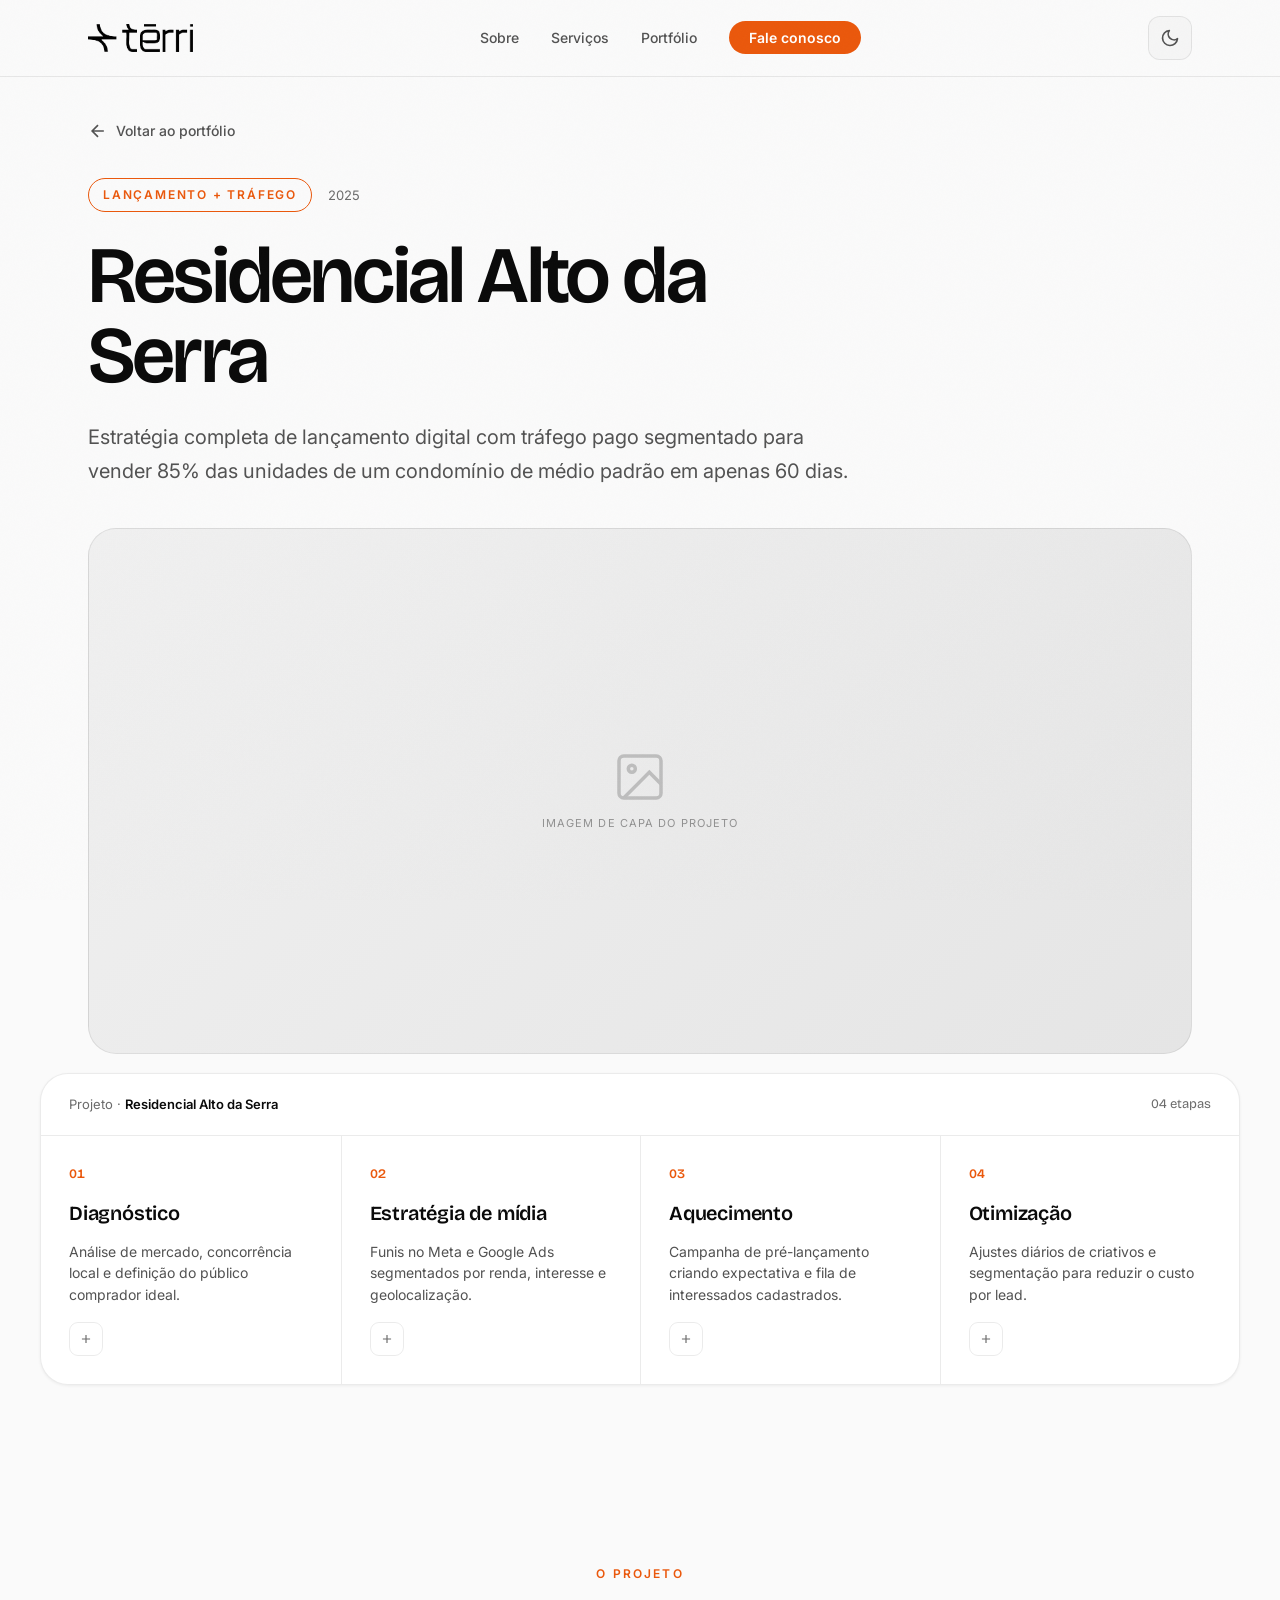
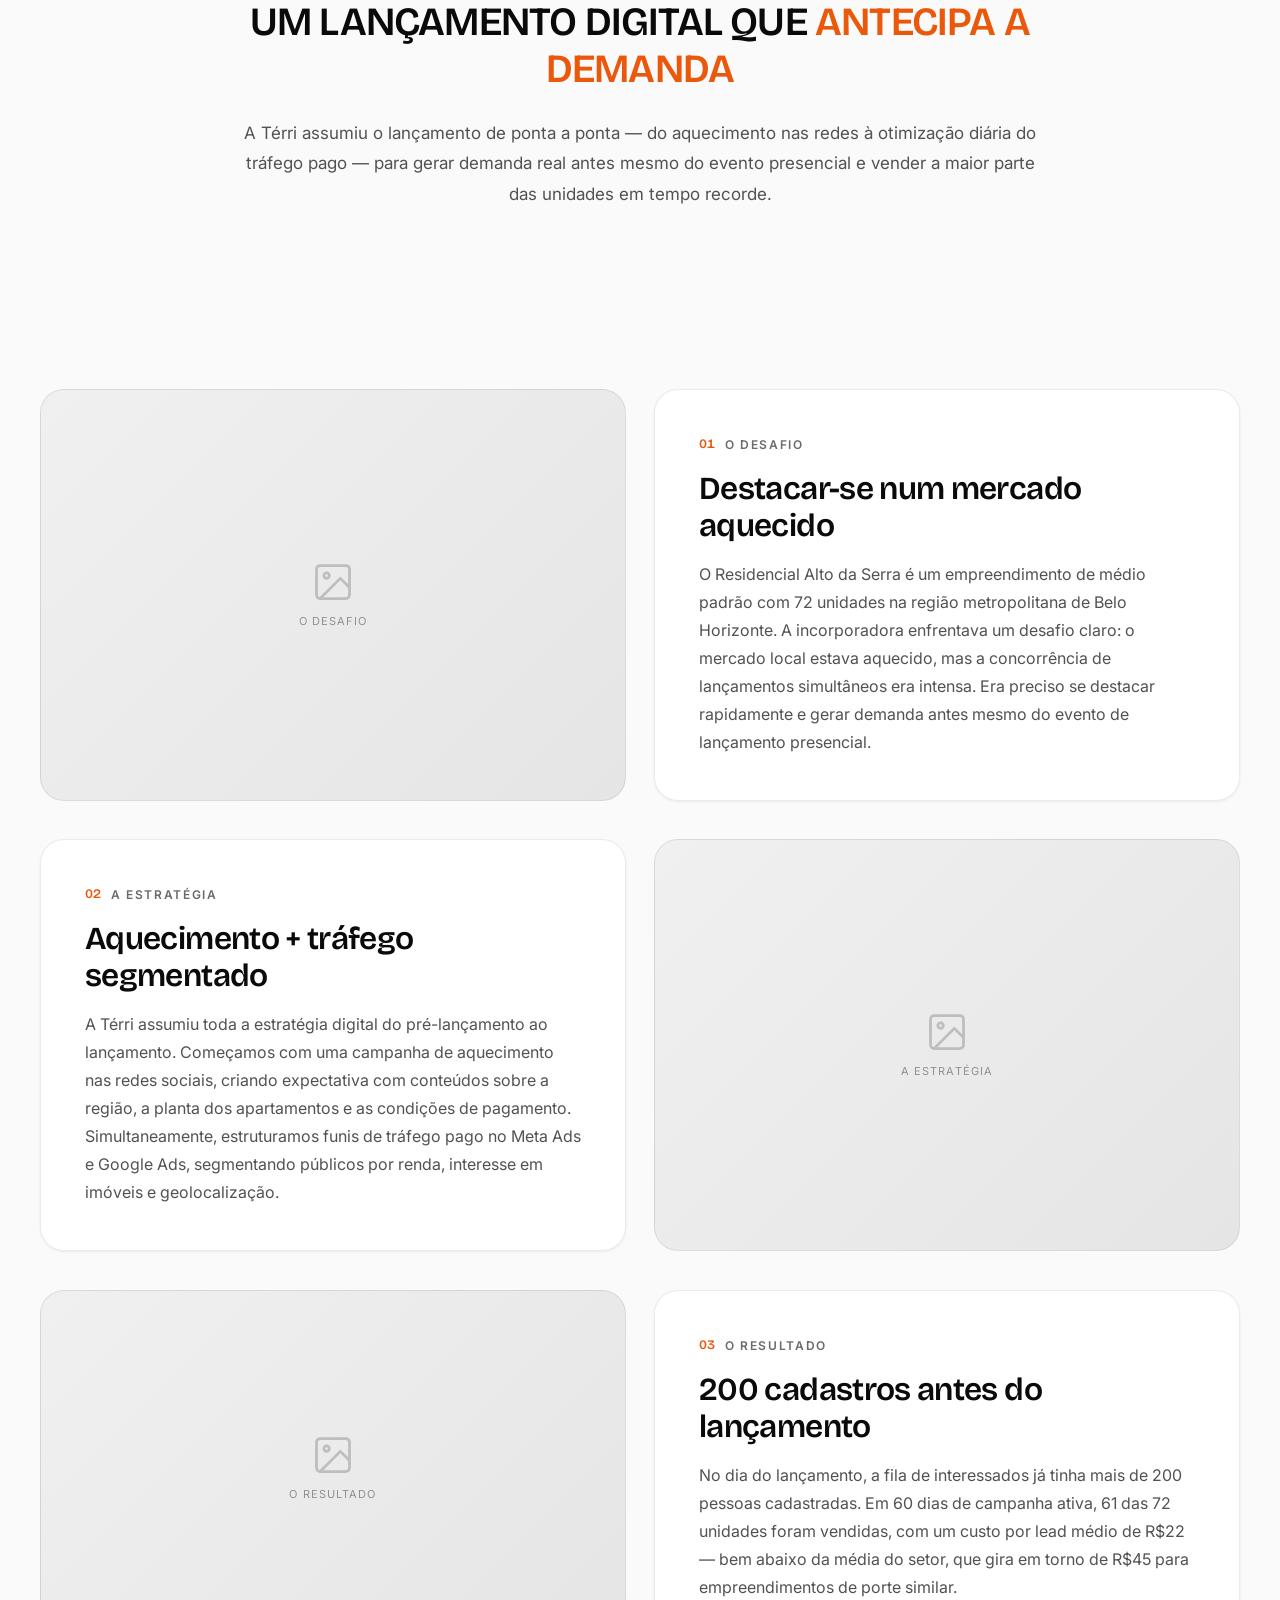
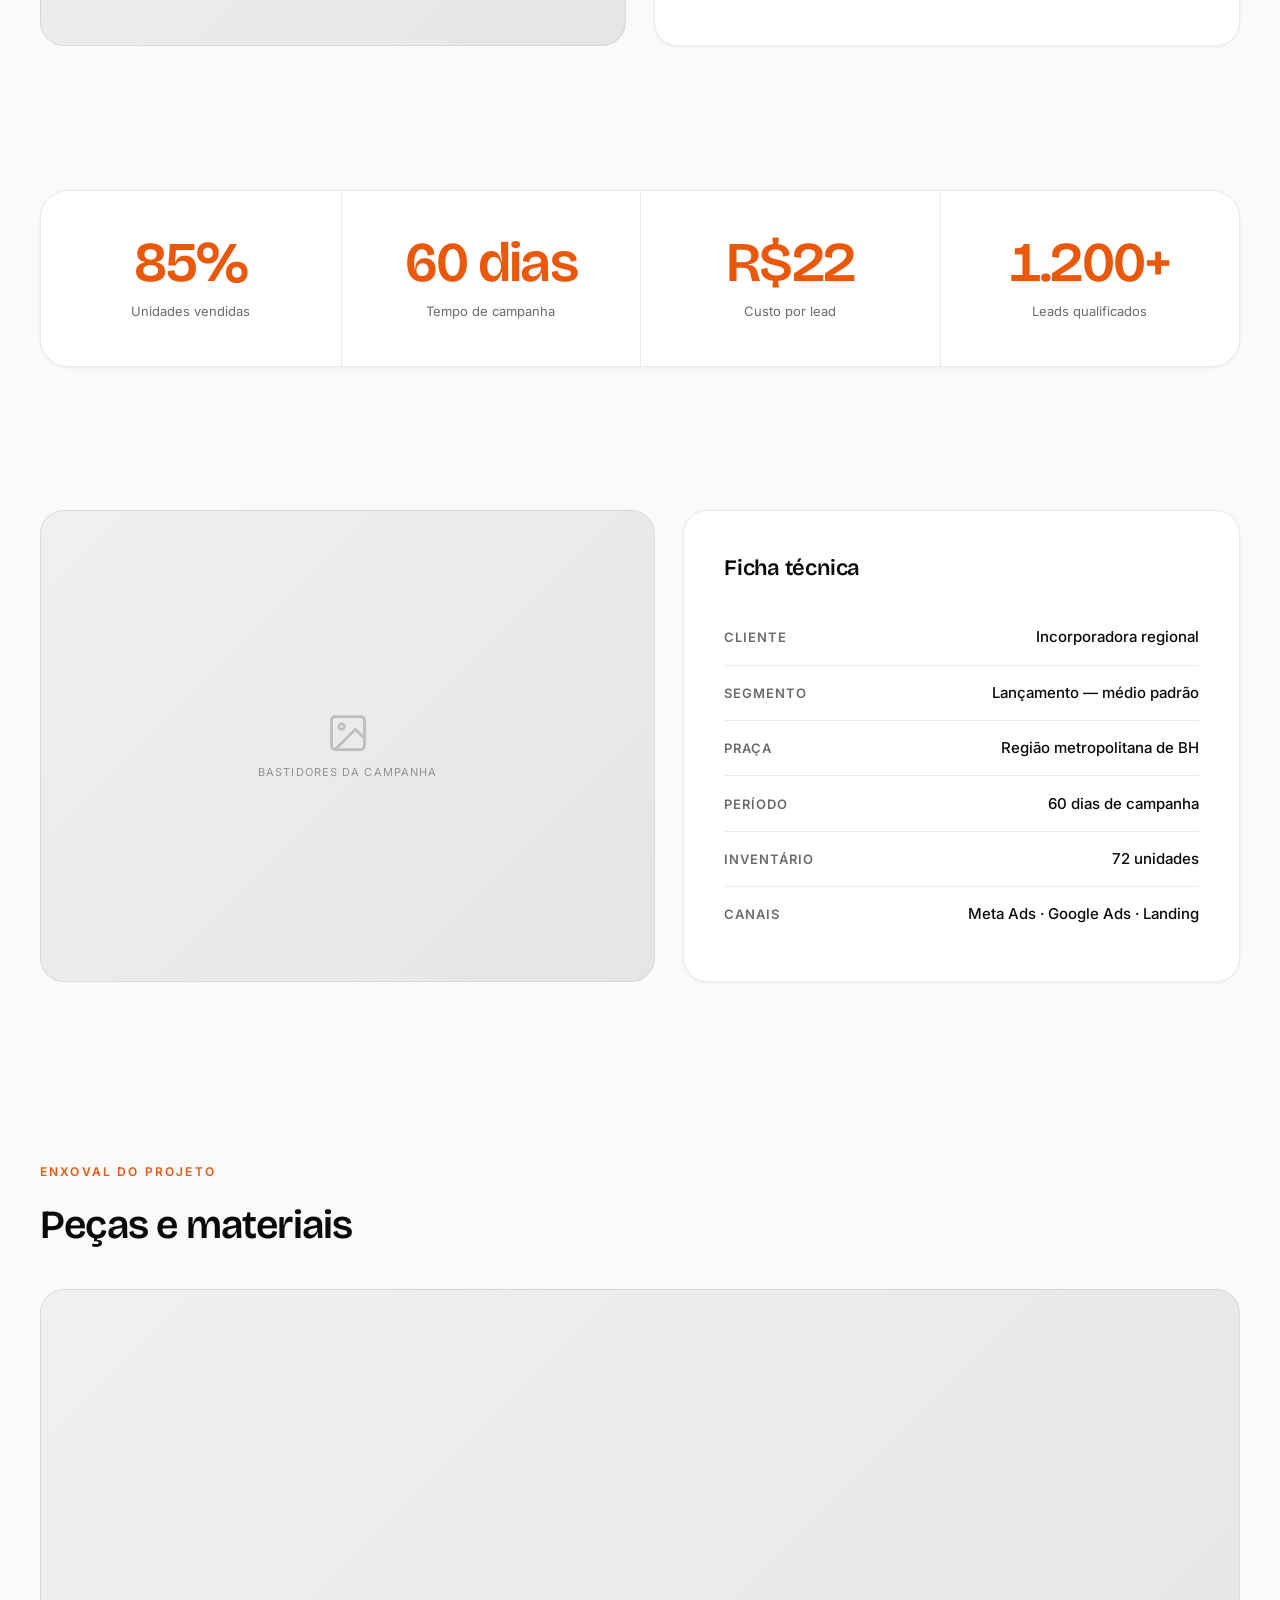
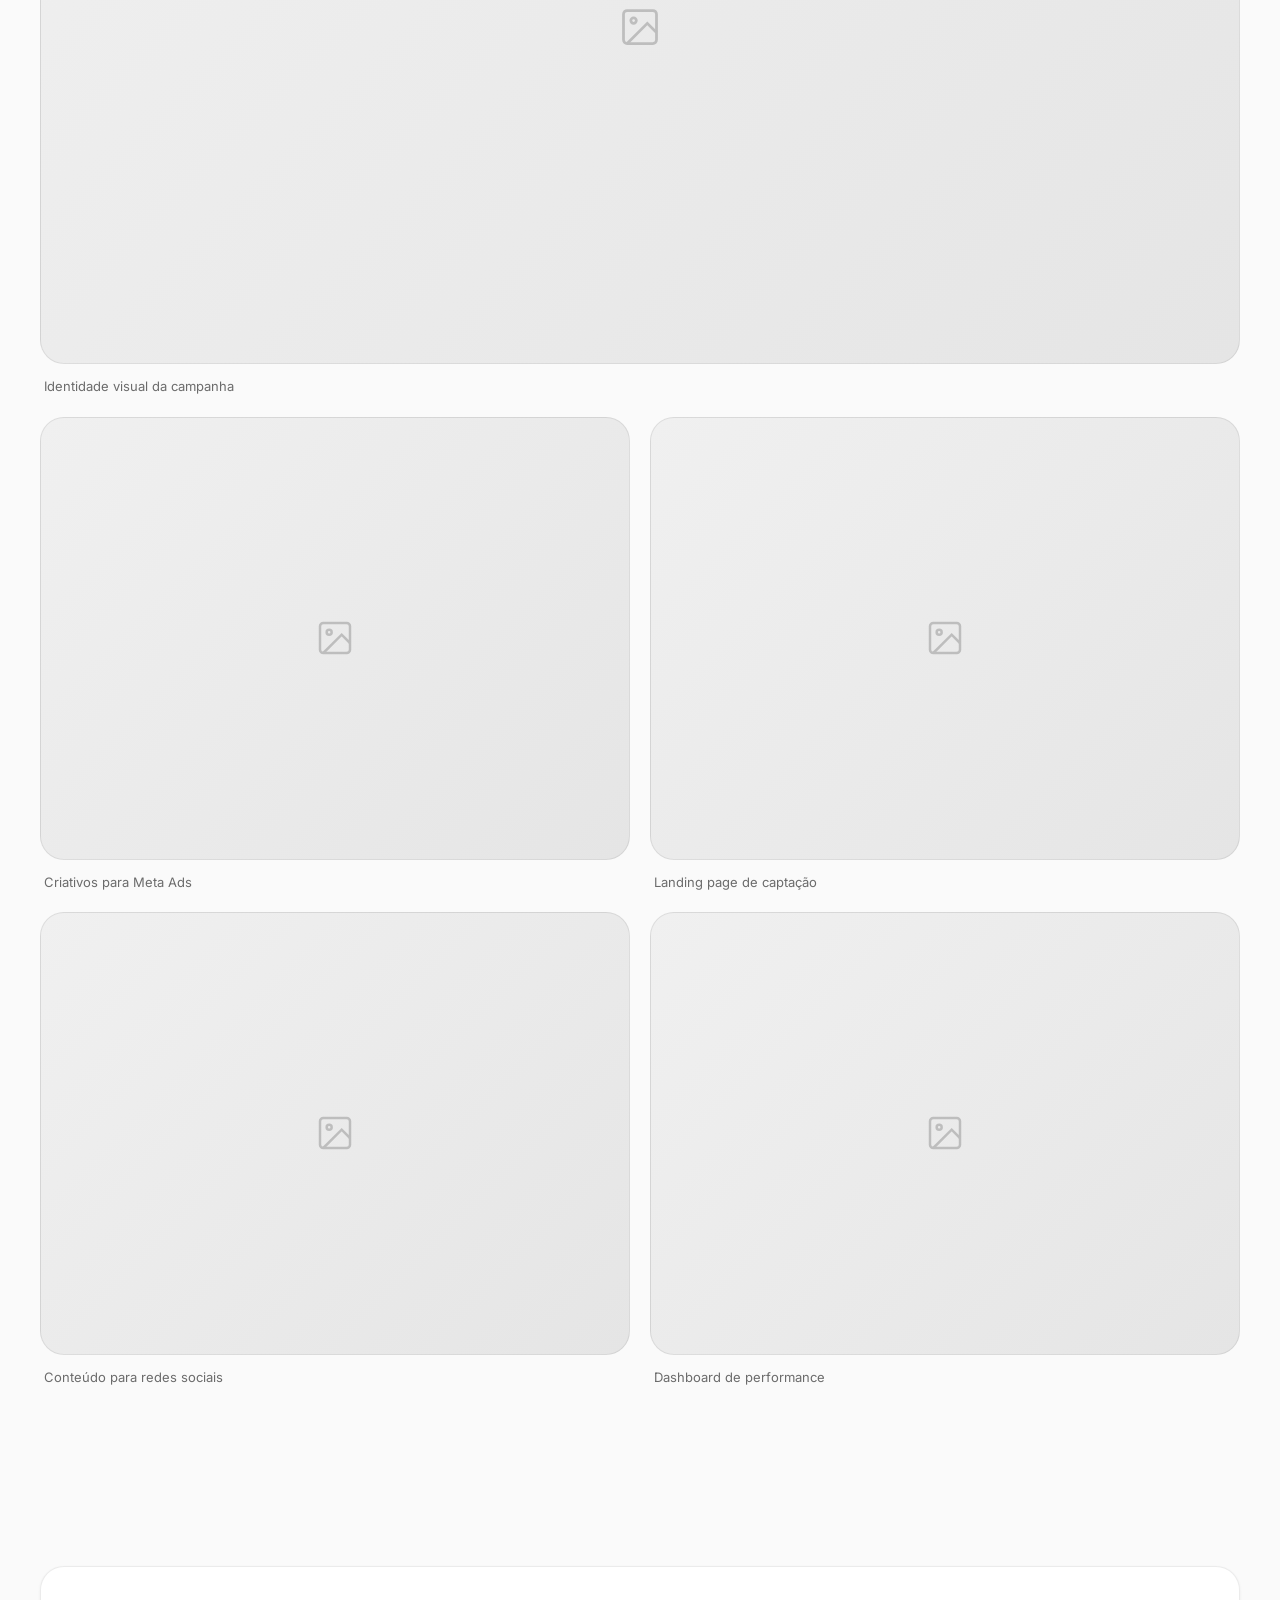
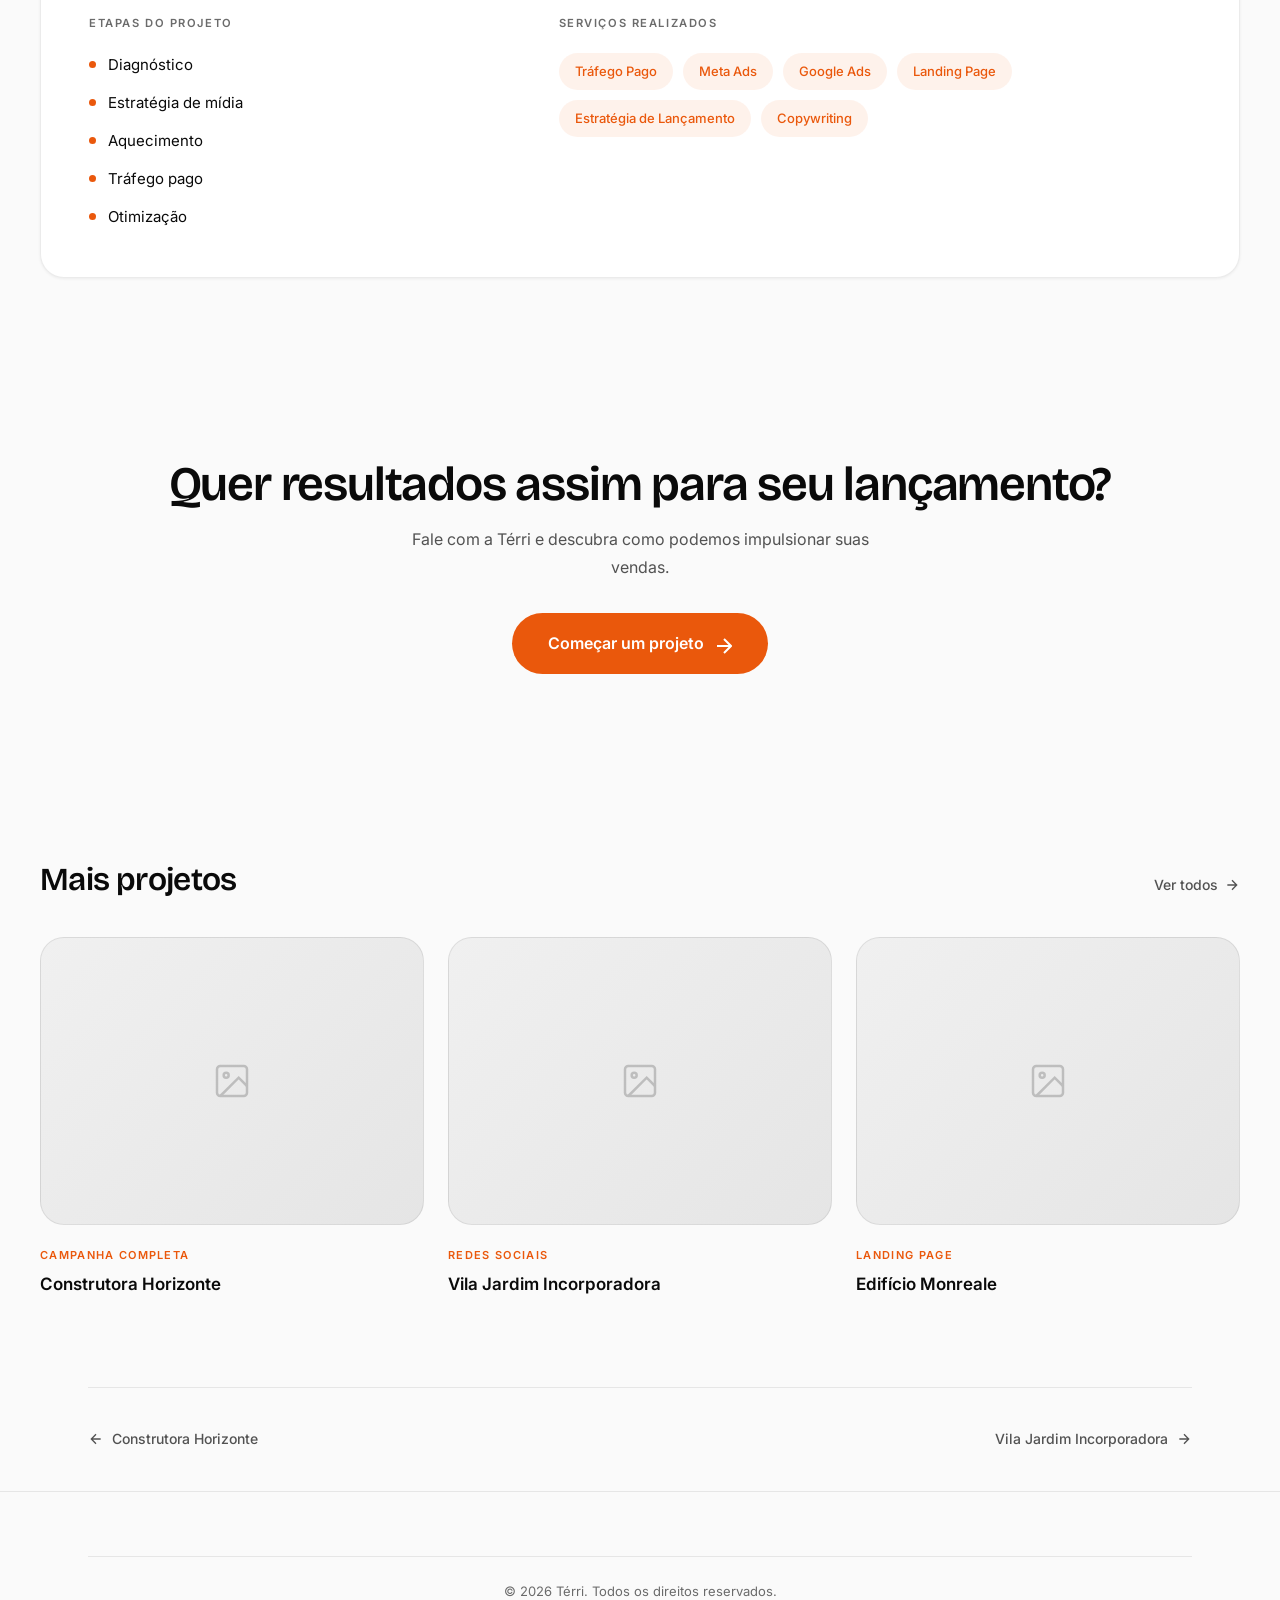
==== commit f73dd683: "feat: redesign editorial da página de case (Alto da Serra) - Layout inspirado em referência: faixa d" ====
--- a/portfolio/alto-da-serra.html
+++ b/portfolio/alto-da-serra.html
@@ -9,9 +9,9 @@
   <link rel="icon" type="image/x-icon" href="../favicon.ico">
   <link rel="preconnect" href="https://fonts.googleapis.com">
   <link rel="preconnect" href="https://fonts.gstatic.com" crossorigin>
-  <link href="https://fonts.googleapis.com/css2?family=Inter:wght@400;500;600;700;800&display=swap" rel="stylesheet">
+  <link href="https://fonts.googleapis.com/css2?family=Bricolage+Grotesque:opsz,wght@12..96,500;12..96,600;12..96,700&family=Inter:wght@400;500;600;700;800&display=swap" rel="stylesheet">
   <link rel="stylesheet" href="../css/style.css">
-  <link rel="stylesheet" href="../css/portfolio.css">
+  <link rel="stylesheet" href="../css/portfolio-v2.css">
   <script>
     (function() {
       var t = localStorage.getItem('terri-theme');
@@ -46,129 +46,260 @@
   </header>
 
   <main>
+    <!-- Hero -->
     <div class="container">
-      <div class="project-hero">
-        <a href="../index.html#portfolio" class="project-back">
+      <div class="case-hero">
+        <a href="../index.html#portfolio" class="case-back">
           <svg width="20" height="20" viewBox="0 0 24 24" fill="none" stroke="currentColor" stroke-width="2"><path d="M19 12H5M12 19l-7-7 7-7"/></svg>
           Voltar ao portfólio
         </a>
-        <div class="project-hero__meta">
-          <span class="project-hero__tag">Lançamento + Tráfego</span>
-          <span class="project-hero__year">2025</span>
-        </div>
-        <h1 class="project-hero__title">Residencial Alto da Serra</h1>
-        <p class="project-hero__desc">Estratégia completa de lançamento digital com tráfego pago segmentado para vender 85% das unidades de um condomínio de médio padrão em apenas 60 dias.</p>
-      </div>
-    </div>
-
-    <!-- Cover image placeholder -->
-    <div class="container project-cover">
-      <div class="project-cover__img">
-        <div class="project-cover__placeholder">
-          <svg width="64" height="64" viewBox="0 0 24 24" fill="none" stroke="currentColor" stroke-width="1.5"><rect x="3" y="3" width="18" height="18" rx="2"/><circle cx="8.5" cy="8.5" r="1.5"/><path d="m21 15-5-5L5 21"/></svg>
-        </div>
-      </div>
-    </div>
-
-    <!-- Results -->
-    <div class="container">
-      <section class="project-results">
-        <div class="project-results__grid">
-          <div class="project-results__item">
-            <span class="project-results__number">85%</span>
-            <span class="project-results__label">Unidades vendidas</span>
-          </div>
-          <div class="project-results__item">
-            <span class="project-results__number">60 dias</span>
-            <span class="project-results__label">Tempo de campanha</span>
-          </div>
-          <div class="project-results__item">
-            <span class="project-results__number">R$22</span>
-            <span class="project-results__label">Custo por lead</span>
-          </div>
-          <div class="project-results__item">
-            <span class="project-results__number">1.200+</span>
-            <span class="project-results__label">Leads qualificados</span>
-          </div>
-        </div>
-      </section>
-    </div>
-
-    <!-- About the project -->
-    <div class="container">
-      <section class="project-section">
-        <h2 class="project-section__title">Sobre o projeto</h2>
-        <p class="project-section__text">O Residencial Alto da Serra é um empreendimento de médio padrão com 72 unidades na região metropolitana de Belo Horizonte. A incorporadora enfrentava um desafio claro: o mercado local estava aquecido, mas a concorrência de lançamentos simultâneos na região era intensa. Era preciso se destacar rapidamente e gerar demanda antes mesmo do evento de lançamento presencial.</p>
-        <p class="project-section__text">A Térri assumiu toda a estratégia digital do pré-lançamento ao lançamento. Começamos com uma campanha de aquecimento nas redes sociais, criando expectativa com conteúdos sobre a região, a planta dos apartamentos e as condições de pagamento. Simultaneamente, estruturamos funis de tráfego pago no Meta Ads e Google Ads, segmentando públicos por renda, interesse em imóveis e geolocalização.</p>
-        <p class="project-section__text">No dia do lançamento, a fila de interessados já tinha mais de 200 pessoas cadastradas. Em 60 dias de campanha ativa, 61 das 72 unidades foram vendidas, com um custo por lead médio de R$22 — bem abaixo da média do setor, que gira em torno de R$45 para empreendimentos de porte similar.</p>
-        <h2 class="project-section__title">Serviços realizados</h2>
-        <div class="project-services">
-          <span class="project-services__tag">Tráfego Pago</span>
-          <span class="project-services__tag">Meta Ads</span>
-          <span class="project-services__tag">Google Ads</span>
-          <span class="project-services__tag">Landing Page</span>
-          <span class="project-services__tag">Estratégia de Lançamento</span>
-          <span class="project-services__tag">Copywriting</span>
-        </div>
-      </section>
+        <div class="case-hero__meta">
+          <span class="case-hero__tag">Lançamento + Tráfego</span>
+          <span class="case-hero__year">2025</span>
+        </div>
+        <h1 class="case-hero__title">Residencial Alto da Serra</h1>
+        <p class="case-hero__desc">Estratégia completa de lançamento digital com tráfego pago segmentado para vender 85% das unidades de um condomínio de médio padrão em apenas 60 dias.</p>
+      </div>
+    </div>
+
+    <!-- Cover -->
+    <div class="container case-cover">
+      <div class="case-media case-cover__img reveal">
+        <div class="case-media__ph">
+          <svg width="56" height="56" viewBox="0 0 24 24" fill="none" stroke="currentColor" stroke-width="1.5"><rect x="3" y="3" width="18" height="18" rx="2"/><circle cx="8.5" cy="8.5" r="1.5"/><path d="m21 15-5-5L5 21"/></svg>
+          <span>Imagem de capa do projeto</span>
+        </div>
+      </div>
+    </div>
+
+    <!-- Method strip -->
+    <div class="container case-method">
+      <div class="case-method__panel reveal">
+        <div class="case-method__bar">
+          <span class="case-method__project">Projeto · <strong>Residencial Alto da Serra</strong></span>
+          <span class="case-method__count">04 etapas</span>
+        </div>
+        <div class="case-method__grid">
+          <div class="case-method__item">
+            <span class="case-method__num">01</span>
+            <h3 class="case-method__title">Diagnóstico</h3>
+            <p class="case-method__text">Análise de mercado, concorrência local e definição do público comprador ideal.</p>
+            <span class="case-method__plus" aria-hidden="true"><svg width="14" height="14" viewBox="0 0 24 24" fill="none" stroke="currentColor" stroke-width="2"><path d="M12 5v14M5 12h14"/></svg></span>
+          </div>
+          <div class="case-method__item">
+            <span class="case-method__num">02</span>
+            <h3 class="case-method__title">Estratégia de mídia</h3>
+            <p class="case-method__text">Funis no Meta e Google Ads segmentados por renda, interesse e geolocalização.</p>
+            <span class="case-method__plus" aria-hidden="true"><svg width="14" height="14" viewBox="0 0 24 24" fill="none" stroke="currentColor" stroke-width="2"><path d="M12 5v14M5 12h14"/></svg></span>
+          </div>
+          <div class="case-method__item">
+            <span class="case-method__num">03</span>
+            <h3 class="case-method__title">Aquecimento</h3>
+            <p class="case-method__text">Campanha de pré-lançamento criando expectativa e fila de interessados cadastrados.</p>
+            <span class="case-method__plus" aria-hidden="true"><svg width="14" height="14" viewBox="0 0 24 24" fill="none" stroke="currentColor" stroke-width="2"><path d="M12 5v14M5 12h14"/></svg></span>
+          </div>
+          <div class="case-method__item">
+            <span class="case-method__num">04</span>
+            <h3 class="case-method__title">Otimização</h3>
+            <p class="case-method__text">Ajustes diários de criativos e segmentação para reduzir o custo por lead.</p>
+            <span class="case-method__plus" aria-hidden="true"><svg width="14" height="14" viewBox="0 0 24 24" fill="none" stroke="currentColor" stroke-width="2"><path d="M12 5v14M5 12h14"/></svg></span>
+          </div>
+        </div>
+      </div>
+    </div>
+
+    <!-- Intro -->
+    <div class="container case-block">
+      <div class="case-intro reveal">
+        <p class="case-eyebrow">O projeto</p>
+        <h2 class="case-intro__kicker">Um lançamento digital que <em>antecipa a demanda</em></h2>
+        <p class="case-intro__text">A Térri assumiu o lançamento de ponta a ponta — do aquecimento nas redes à otimização diária do tráfego pago — para gerar demanda real antes mesmo do evento presencial e vender a maior parte das unidades em tempo recorde.</p>
+      </div>
+    </div>
+
+    <!-- Narrative -->
+    <div class="container case-block">
+      <div class="case-story">
+        <div class="case-story__row reveal">
+          <div class="case-media case-story__media">
+            <div class="case-media__ph"><svg width="44" height="44" viewBox="0 0 24 24" fill="none" stroke="currentColor" stroke-width="1.5"><rect x="3" y="3" width="18" height="18" rx="2"/><circle cx="8.5" cy="8.5" r="1.5"/><path d="m21 15-5-5L5 21"/></svg><span>O desafio</span></div>
+          </div>
+          <div class="case-card case-story__card">
+            <span class="case-story__step"><span class="case-story__step-num">01</span><span class="case-story__label">O desafio</span></span>
+            <h3 class="case-story__title">Destacar-se num mercado aquecido</h3>
+            <p class="case-story__text">O Residencial Alto da Serra é um empreendimento de médio padrão com 72 unidades na região metropolitana de Belo Horizonte. A incorporadora enfrentava um desafio claro: o mercado local estava aquecido, mas a concorrência de lançamentos simultâneos era intensa. Era preciso se destacar rapidamente e gerar demanda antes mesmo do evento de lançamento presencial.</p>
+          </div>
+        </div>
+
+        <div class="case-story__row case-story__row--flip reveal">
+          <div class="case-media case-story__media">
+            <div class="case-media__ph"><svg width="44" height="44" viewBox="0 0 24 24" fill="none" stroke="currentColor" stroke-width="1.5"><rect x="3" y="3" width="18" height="18" rx="2"/><circle cx="8.5" cy="8.5" r="1.5"/><path d="m21 15-5-5L5 21"/></svg><span>A estratégia</span></div>
+          </div>
+          <div class="case-card case-story__card">
+            <span class="case-story__step"><span class="case-story__step-num">02</span><span class="case-story__label">A estratégia</span></span>
+            <h3 class="case-story__title">Aquecimento + tráfego segmentado</h3>
+            <p class="case-story__text">A Térri assumiu toda a estratégia digital do pré-lançamento ao lançamento. Começamos com uma campanha de aquecimento nas redes sociais, criando expectativa com conteúdos sobre a região, a planta dos apartamentos e as condições de pagamento. Simultaneamente, estruturamos funis de tráfego pago no Meta Ads e Google Ads, segmentando públicos por renda, interesse em imóveis e geolocalização.</p>
+          </div>
+        </div>
+
+        <div class="case-story__row reveal">
+          <div class="case-media case-story__media">
+            <div class="case-media__ph"><svg width="44" height="44" viewBox="0 0 24 24" fill="none" stroke="currentColor" stroke-width="1.5"><rect x="3" y="3" width="18" height="18" rx="2"/><circle cx="8.5" cy="8.5" r="1.5"/><path d="m21 15-5-5L5 21"/></svg><span>O resultado</span></div>
+          </div>
+          <div class="case-card case-story__card">
+            <span class="case-story__step"><span class="case-story__step-num">03</span><span class="case-story__label">O resultado</span></span>
+            <h3 class="case-story__title">200 cadastros antes do lançamento</h3>
+            <p class="case-story__text">No dia do lançamento, a fila de interessados já tinha mais de 200 pessoas cadastradas. Em 60 dias de campanha ativa, 61 das 72 unidades foram vendidas, com um custo por lead médio de R$22 — bem abaixo da média do setor, que gira em torno de R$45 para empreendimentos de porte similar.</p>
+          </div>
+        </div>
+      </div>
+    </div>
+
+    <!-- Metrics -->
+    <div class="container case-block--tight">
+      <div class="case-metrics__panel reveal">
+        <div class="case-metrics__item">
+          <div class="case-metrics__num">85%</div>
+          <div class="case-metrics__label">Unidades vendidas</div>
+        </div>
+        <div class="case-metrics__item">
+          <div class="case-metrics__num">60 dias</div>
+          <div class="case-metrics__label">Tempo de campanha</div>
+        </div>
+        <div class="case-metrics__item">
+          <div class="case-metrics__num">R$22</div>
+          <div class="case-metrics__label">Custo por lead</div>
+        </div>
+        <div class="case-metrics__item">
+          <div class="case-metrics__num">1.200+</div>
+          <div class="case-metrics__label">Leads qualificados</div>
+        </div>
+      </div>
+    </div>
+
+    <!-- Spec (image + technical card) -->
+    <div class="container case-block">
+      <div class="case-spec">
+        <div class="case-media case-spec__media reveal">
+          <div class="case-media__ph"><svg width="44" height="44" viewBox="0 0 24 24" fill="none" stroke="currentColor" stroke-width="1.5"><rect x="3" y="3" width="18" height="18" rx="2"/><circle cx="8.5" cy="8.5" r="1.5"/><path d="m21 15-5-5L5 21"/></svg><span>Bastidores da campanha</span></div>
+        </div>
+        <div class="case-card case-spec__card reveal">
+          <h2 class="case-spec__title">Ficha técnica</h2>
+          <div class="case-spec__row"><span class="case-spec__key">Cliente</span><span class="case-spec__val">Incorporadora regional</span></div>
+          <div class="case-spec__row"><span class="case-spec__key">Segmento</span><span class="case-spec__val">Lançamento — médio padrão</span></div>
+          <div class="case-spec__row"><span class="case-spec__key">Praça</span><span class="case-spec__val">Região metropolitana de BH</span></div>
+          <div class="case-spec__row"><span class="case-spec__key">Período</span><span class="case-spec__val">60 dias de campanha</span></div>
+          <div class="case-spec__row"><span class="case-spec__key">Inventário</span><span class="case-spec__val">72 unidades</span></div>
+          <div class="case-spec__row"><span class="case-spec__key">Canais</span><span class="case-spec__val">Meta Ads · Google Ads · Landing</span></div>
+        </div>
+      </div>
     </div>
 
     <!-- Gallery -->
-    <div class="container">
-      <section class="project-gallery">
-        <h2 class="project-section__title">Enxoval do projeto</h2>
-        <div class="project-gallery__grid">
-          <div class="project-gallery__item">
-            <div class="project-gallery__placeholder">
-              <svg width="48" height="48" viewBox="0 0 24 24" fill="none" stroke="currentColor" stroke-width="1.5"><rect x="3" y="3" width="18" height="18" rx="2"/><circle cx="8.5" cy="8.5" r="1.5"/><path d="m21 15-5-5L5 21"/></svg>
-            </div>
-          </div>
-          <div class="project-gallery__item">
-            <div class="project-gallery__placeholder">
-              <svg width="48" height="48" viewBox="0 0 24 24" fill="none" stroke="currentColor" stroke-width="1.5"><rect x="3" y="3" width="18" height="18" rx="2"/><circle cx="8.5" cy="8.5" r="1.5"/><path d="m21 15-5-5L5 21"/></svg>
-            </div>
-          </div>
-          <div class="project-gallery__item">
-            <div class="project-gallery__placeholder">
-              <svg width="48" height="48" viewBox="0 0 24 24" fill="none" stroke="currentColor" stroke-width="1.5"><rect x="3" y="3" width="18" height="18" rx="2"/><circle cx="8.5" cy="8.5" r="1.5"/><path d="m21 15-5-5L5 21"/></svg>
-            </div>
-          </div>
-          <div class="project-gallery__item">
-            <div class="project-gallery__placeholder">
-              <svg width="48" height="48" viewBox="0 0 24 24" fill="none" stroke="currentColor" stroke-width="1.5"><rect x="3" y="3" width="18" height="18" rx="2"/><circle cx="8.5" cy="8.5" r="1.5"/><path d="m21 15-5-5L5 21"/></svg>
-            </div>
-          </div>
-          <div class="project-gallery__item">
-            <div class="project-gallery__placeholder">
-              <svg width="48" height="48" viewBox="0 0 24 24" fill="none" stroke="currentColor" stroke-width="1.5"><rect x="3" y="3" width="18" height="18" rx="2"/><circle cx="8.5" cy="8.5" r="1.5"/><path d="m21 15-5-5L5 21"/></svg>
-            </div>
-          </div>
-          <div class="project-gallery__item">
-            <div class="project-gallery__placeholder">
-              <svg width="48" height="48" viewBox="0 0 24 24" fill="none" stroke="currentColor" stroke-width="1.5"><rect x="3" y="3" width="18" height="18" rx="2"/><circle cx="8.5" cy="8.5" r="1.5"/><path d="m21 15-5-5L5 21"/></svg>
-            </div>
-          </div>
-        </div>
-      </section>
+    <div class="container case-block">
+      <div class="case-gallery__head reveal">
+        <p class="case-eyebrow">Enxoval do projeto</p>
+        <h2 class="case-gallery__title">Peças e materiais</h2>
+      </div>
+      <div class="case-gallery__grid">
+        <figure class="case-gallery__figure case-gallery__figure--wide reveal">
+          <div class="case-media case-gallery__media"><div class="case-media__ph"><svg width="44" height="44" viewBox="0 0 24 24" fill="none" stroke="currentColor" stroke-width="1.5"><rect x="3" y="3" width="18" height="18" rx="2"/><circle cx="8.5" cy="8.5" r="1.5"/><path d="m21 15-5-5L5 21"/></svg></div></div>
+          <figcaption class="case-gallery__caption">Identidade visual da campanha</figcaption>
+        </figure>
+        <figure class="case-gallery__figure reveal">
+          <div class="case-media case-gallery__media"><div class="case-media__ph"><svg width="40" height="40" viewBox="0 0 24 24" fill="none" stroke="currentColor" stroke-width="1.5"><rect x="3" y="3" width="18" height="18" rx="2"/><circle cx="8.5" cy="8.5" r="1.5"/><path d="m21 15-5-5L5 21"/></svg></div></div>
+          <figcaption class="case-gallery__caption">Criativos para Meta Ads</figcaption>
+        </figure>
+        <figure class="case-gallery__figure reveal">
+          <div class="case-media case-gallery__media"><div class="case-media__ph"><svg width="40" height="40" viewBox="0 0 24 24" fill="none" stroke="currentColor" stroke-width="1.5"><rect x="3" y="3" width="18" height="18" rx="2"/><circle cx="8.5" cy="8.5" r="1.5"/><path d="m21 15-5-5L5 21"/></svg></div></div>
+          <figcaption class="case-gallery__caption">Landing page de captação</figcaption>
+        </figure>
+        <figure class="case-gallery__figure reveal">
+          <div class="case-media case-gallery__media"><div class="case-media__ph"><svg width="40" height="40" viewBox="0 0 24 24" fill="none" stroke="currentColor" stroke-width="1.5"><rect x="3" y="3" width="18" height="18" rx="2"/><circle cx="8.5" cy="8.5" r="1.5"/><path d="m21 15-5-5L5 21"/></svg></div></div>
+          <figcaption class="case-gallery__caption">Conteúdo para redes sociais</figcaption>
+        </figure>
+        <figure class="case-gallery__figure reveal">
+          <div class="case-media case-gallery__media"><div class="case-media__ph"><svg width="40" height="40" viewBox="0 0 24 24" fill="none" stroke="currentColor" stroke-width="1.5"><rect x="3" y="3" width="18" height="18" rx="2"/><circle cx="8.5" cy="8.5" r="1.5"/><path d="m21 15-5-5L5 21"/></svg></div></div>
+          <figcaption class="case-gallery__caption">Dashboard de performance</figcaption>
+        </figure>
+      </div>
+    </div>
+
+    <!-- Summary -->
+    <div class="container case-block">
+      <div class="case-card case-summary reveal">
+        <div class="case-summary__col">
+          <p class="case-summary__col-title">Etapas do projeto</p>
+          <div class="case-steps">
+            <div class="case-steps__item"><span class="case-steps__dot"></span>Diagnóstico</div>
+            <div class="case-steps__item"><span class="case-steps__dot"></span>Estratégia de mídia</div>
+            <div class="case-steps__item"><span class="case-steps__dot"></span>Aquecimento</div>
+            <div class="case-steps__item"><span class="case-steps__dot"></span>Tráfego pago</div>
+            <div class="case-steps__item"><span class="case-steps__dot"></span>Otimização</div>
+          </div>
+        </div>
+        <div class="case-summary__col">
+          <p class="case-summary__col-title">Serviços realizados</p>
+          <div class="case-tags">
+            <span class="case-tags__tag">Tráfego Pago</span>
+            <span class="case-tags__tag">Meta Ads</span>
+            <span class="case-tags__tag">Google Ads</span>
+            <span class="case-tags__tag">Landing Page</span>
+            <span class="case-tags__tag">Estratégia de Lançamento</span>
+            <span class="case-tags__tag">Copywriting</span>
+          </div>
+        </div>
+      </div>
     </div>
 
     <!-- CTA -->
     <div class="container">
-      <section class="project-cta">
-        <h2 class="project-cta__title">Quer resultados assim para seu lançamento?</h2>
-        <p class="project-cta__text">Fale com a Térri e descubra como podemos impulsionar suas vendas.</p>
+      <section class="case-cta reveal">
+        <h2 class="case-cta__title">Quer resultados assim para seu lançamento?</h2>
+        <p class="case-cta__text">Fale com a Térri e descubra como podemos impulsionar suas vendas.</p>
         <a href="../index.html#contato" class="btn btn--primary btn--lg">Começar um projeto <svg width="20" height="20" fill="none" stroke="currentColor" stroke-width="2" aria-hidden="true"><path d="M5 12h14M12 5l7 7-7 7"/></svg></a>
       </section>
     </div>
 
-    <!-- Nav between projects -->
+    <!-- More projects -->
+    <div class="container case-block case-more">
+      <div class="case-more__head reveal">
+        <h2 class="case-more__title">Mais projetos</h2>
+        <a href="../index.html#portfolio" class="case-more__all">Ver todos <svg width="16" height="16" viewBox="0 0 24 24" fill="none" stroke="currentColor" stroke-width="2"><path d="M5 12h14M12 5l7 7-7 7"/></svg></a>
+      </div>
+      <div class="case-more__grid">
+        <a href="construtora-horizonte.html" class="case-more__card reveal">
+          <div class="case-media case-more__media"><div class="case-media__ph"><svg width="40" height="40" viewBox="0 0 24 24" fill="none" stroke="currentColor" stroke-width="1.5"><rect x="3" y="3" width="18" height="18" rx="2"/><circle cx="8.5" cy="8.5" r="1.5"/><path d="m21 15-5-5L5 21"/></svg></div></div>
+          <div>
+            <span class="case-more__tag">Campanha Completa</span>
+            <h3 class="case-more__name">Construtora Horizonte</h3>
+          </div>
+        </a>
+        <a href="vila-jardim.html" class="case-more__card reveal">
+          <div class="case-media case-more__media"><div class="case-media__ph"><svg width="40" height="40" viewBox="0 0 24 24" fill="none" stroke="currentColor" stroke-width="1.5"><rect x="3" y="3" width="18" height="18" rx="2"/><circle cx="8.5" cy="8.5" r="1.5"/><path d="m21 15-5-5L5 21"/></svg></div></div>
+          <div>
+            <span class="case-more__tag">Redes Sociais</span>
+            <h3 class="case-more__name">Vila Jardim Incorporadora</h3>
+          </div>
+        </a>
+        <a href="monreale.html" class="case-more__card reveal">
+          <div class="case-media case-more__media"><div class="case-media__ph"><svg width="40" height="40" viewBox="0 0 24 24" fill="none" stroke="currentColor" stroke-width="1.5"><rect x="3" y="3" width="18" height="18" rx="2"/><circle cx="8.5" cy="8.5" r="1.5"/><path d="m21 15-5-5L5 21"/></svg></div></div>
+          <div>
+            <span class="case-more__tag">Landing Page</span>
+            <h3 class="case-more__name">Edifício Monreale</h3>
+          </div>
+        </a>
+      </div>
+    </div>
+
+    <!-- Prev / next -->
     <div class="container">
-      <nav class="project-nav" aria-label="Navegar entre projetos">
-        <a href="construtora-horizonte.html" class="project-nav__link project-nav__link--prev">
+      <nav class="case-nav" aria-label="Navegar entre projetos">
+        <a href="construtora-horizonte.html" class="case-nav__link case-nav__link--prev">
           <svg width="16" height="16" viewBox="0 0 24 24" fill="none" stroke="currentColor" stroke-width="2"><path d="M19 12H5M12 19l-7-7 7-7"/></svg>
           Construtora Horizonte
         </a>
-        <a href="vila-jardim.html" class="project-nav__link project-nav__link--next">
+        <a href="vila-jardim.html" class="case-nav__link case-nav__link--next">
           Vila Jardim Incorporadora
           <svg width="16" height="16" viewBox="0 0 24 24" fill="none" stroke="currentColor" stroke-width="2"><path d="M5 12h14M12 5l7 7-7 7"/></svg>
         </a>
@@ -191,20 +322,40 @@
     // Theme toggle
     (function() {
       const toggle = document.getElementById('themeToggle');
-      if (!toggle) return;
-      toggle.addEventListener('click', () => {
-        const html = document.documentElement;
-        const next = html.getAttribute('data-theme') === 'dark' ? 'light' : 'dark';
-        html.setAttribute('data-theme', next);
-        localStorage.setItem('terri-theme', next);
-        const src = next === 'light' ? '../src/logo-preta.png' : '../src/logo.png';
+      const html = document.documentElement;
+      function syncLogo() {
+        const src = html.getAttribute('data-theme') === 'light' ? '../src/logo-preta.png' : '../src/logo.png';
         document.querySelectorAll('.js-logo-img').forEach(img => img.src = src);
-      });
-      // Update logo on load
-      const theme = document.documentElement.getAttribute('data-theme');
-      const src = theme === 'light' ? '../src/logo-preta.png' : '../src/logo.png';
-      document.querySelectorAll('.js-logo-img').forEach(img => img.src = src);
+      }
+      if (toggle) {
+        toggle.addEventListener('click', () => {
+          const next = html.getAttribute('data-theme') === 'dark' ? 'light' : 'dark';
+          html.setAttribute('data-theme', next);
+          localStorage.setItem('terri-theme', next);
+          syncLogo();
+        });
+      }
+      syncLogo();
+    })();
+
+    // Reveal on scroll
+    (function() {
+      const items = document.querySelectorAll('.reveal');
+      const reduce = window.matchMedia('(prefers-reduced-motion: reduce)').matches;
+      if (reduce || !('IntersectionObserver' in window)) {
+        items.forEach(el => el.classList.add('is-visible'));
+        return;
+      }
+      const obs = new IntersectionObserver((entries) => {
+        entries.forEach(entry => {
+          if (entry.isIntersecting) {
+            entry.target.classList.add('is-visible');
+            obs.unobserve(entry.target);
+          }
+        });
+      }, { threshold: 0.12, rootMargin: '0px 0px -8% 0px' });
+      items.forEach(el => obs.observe(el));
     })();
   </script>
 </body>
-</html>+</html>
--- a/css/style.css
+++ b/css/style.css
@@ -30,9 +30,10 @@
 
   /* Typography */
   --font-sans: 'Inter', -apple-system, BlinkMacSystemFont, sans-serif;
+  --font-display: 'Bricolage Grotesque', 'Inter', -apple-system, BlinkMacSystemFont, sans-serif;
 
   /* Spacing */
-  --section-py: clamp(5rem, 10vw, 8rem);
+  --section-py: clamp(4rem, 7vw, 6rem);
   --container-px: clamp(1.25rem, 4vw, 3rem);
 
   /* Transitions */
@@ -50,26 +51,26 @@
   --color-primary-subtle: rgba(249, 115, 22, 0.1);
   --color-primary-ghost: rgba(249, 115, 22, 0.03);
 
-  --color-bg: #0a0a0a;
-  --color-bg-elevated: #171717;
+  --color-bg: #1a1a1a;
+  --color-bg-elevated: #242424;
   --color-bg-card: rgba(255, 255, 255, 0.03);
   --color-bg-card-hover: rgba(249, 115, 22, 0.03);
   --color-bg-input: rgba(255, 255, 255, 0.03);
-  --color-bg-header: rgba(10, 10, 10, 0.85);
-  --color-bg-mobile-nav: rgba(10, 10, 10, 0.97);
-  --color-bg-placeholder: linear-gradient(135deg, #171717, #262626);
+  --color-bg-header: rgba(26, 26, 26, 0.85);
+  --color-bg-mobile-nav: rgba(26, 26, 26, 0.97);
+  --color-bg-placeholder: linear-gradient(135deg, #242424, #2e2e2e);
 
   --color-text: #f5f5f5;
   --color-text-heading: #fafafa;
   --color-text-secondary: #a3a3a3;
   --color-text-muted: #8a8a8a;
-  --color-text-on-primary: #0a0a0a;
+  --color-text-on-primary: #1a1a1a;
 
   --color-border: rgba(255, 255, 255, 0.08);
   --color-border-hover: rgba(249, 115, 22, 0.2);
 
   --color-selection-bg: var(--orange-500);
-  --color-selection-text: #0a0a0a;
+  --color-selection-text: #1a1a1a;
 
   --shadow-card: 0 0 0 transparent;
   --shadow-card-hover: 0 8px 32px rgba(0, 0, 0, 0.3);
@@ -178,7 +179,7 @@
 em {
   font-style: normal;
   color: var(--color-primary);
-  font-weight: 700;
+  font-weight: 600;
 }
 
 ::selection {
@@ -257,13 +258,18 @@
 }
 
 .section-title {
+  font-family: var(--font-display);
   font-size: clamp(2rem, 4vw, 3rem);
   font-weight: 600;
-  line-height: 1.15;
-  letter-spacing: -0.02em;
+  line-height: 1.1;
+  letter-spacing: -0.03em;
   margin-bottom: 1.5rem;
   max-width: 600px;
   color: var(--color-text-heading);
+}
+
+.section-title em {
+  font-style: italic;
 }
 
 .required {
@@ -408,7 +414,7 @@
 .header__logo-text {
   font-family: var(--font-sans);
   font-size: 1.5rem;
-  font-weight: 700;
+  font-weight: 600;
   color: var(--color-primary);
 }
 
@@ -572,7 +578,7 @@
   justify-content: center;
   position: relative;
   overflow: hidden;
-  padding: 8rem 0 0;
+  padding: 8rem 0 4rem;
 }
 
 /* Animated background */
@@ -583,139 +589,38 @@
   overflow: hidden;
 }
 
+/* Subtle radial glow — bottom-right corner only */
 .hero__aurora {
   position: absolute;
-  inset: -30%;
-  background:
-    radial-gradient(ellipse 80% 50% at 20% 40%, rgba(249, 115, 22, 0.06), transparent 60%),
-    radial-gradient(ellipse 60% 40% at 80% 60%, rgba(249, 115, 22, 0.04), transparent 50%),
-    radial-gradient(ellipse 50% 60% at 50% 20%, rgba(234, 88, 12, 0.03), transparent 50%);
-  animation: aurora-drift 16s ease-in-out infinite alternate;
-  will-change: transform;
+  bottom: -20%;
+  right: -10%;
+  width: 50%;
+  height: 60%;
+  background: radial-gradient(ellipse at center, rgba(249, 115, 22, 0.04), transparent 70%);
+  pointer-events: none;
 }
 
 [data-theme="light"] .hero__aurora {
-  background:
-    radial-gradient(ellipse 80% 50% at 20% 40%, rgba(249, 115, 22, 0.04), transparent 60%),
-    radial-gradient(ellipse 60% 40% at 80% 60%, rgba(249, 115, 22, 0.03), transparent 50%),
-    radial-gradient(ellipse 50% 60% at 50% 20%, rgba(234, 88, 12, 0.02), transparent 50%);
-}
-
-@keyframes aurora-drift {
-  0% { transform: translate(0, 0) rotate(0deg) scale(1); }
-  33% { transform: translate(5%, -3%) rotate(2deg) scale(1.05); }
-  66% { transform: translate(-3%, 5%) rotate(-1deg) scale(0.98); }
-  100% { transform: translate(2%, -2%) rotate(1deg) scale(1.02); }
-}
-
-/* Grid lines background */
-.hero__grid-lines {
-  position: absolute;
-  inset: 0;
-  background-image:
-    linear-gradient(rgba(255, 255, 255, 0.03) 1px, transparent 1px),
-    linear-gradient(90deg, rgba(255, 255, 255, 0.03) 1px, transparent 1px);
-  background-size: 60px 60px;
-  mask-image: radial-gradient(ellipse 70% 60% at 50% 50%, black 20%, transparent 70%);
-  -webkit-mask-image: radial-gradient(ellipse 70% 60% at 50% 50%, black 20%, transparent 70%);
-}
-
-[data-theme="light"] .hero__grid-lines {
-  background-image:
-    linear-gradient(rgba(0, 0, 0, 0.04) 1px, transparent 1px),
-    linear-gradient(90deg, rgba(0, 0, 0, 0.04) 1px, transparent 1px);
-}
-
-/* Floating orbs */
-.hero__orb {
-  position: absolute;
-  border-radius: 50%;
-  filter: blur(50px);
-  opacity: 0.5;
-  animation: orb-float 8s ease-in-out infinite alternate;
-  will-change: transform;
-}
-
-.hero__orb--1 {
-  width: 300px;
-  height: 300px;
-  background: var(--color-primary);
-  top: 10%;
-  right: 15%;
-  opacity: 0.05;
-  animation-duration: 14s;
-}
-
-.hero__orb--2 {
-  width: 200px;
-  height: 200px;
-  background: var(--orange-400);
-  bottom: 20%;
-  left: 10%;
-  opacity: 0.04;
-  animation-duration: 18s;
-  animation-delay: -3s;
-}
-
-.hero__orb--3 {
-  width: 150px;
-  height: 150px;
-  background: var(--orange-600);
-  top: 50%;
-  left: 50%;
-  opacity: 0.03;
-  animation-duration: 16s;
-  animation-delay: -6s;
-}
-
-@keyframes orb-float {
-  0% { transform: translate(0, 0) scale(1); }
-  50% { transform: translate(30px, -20px) scale(1.1); }
-  100% { transform: translate(-20px, 30px) scale(0.95); }
-}
-
-/* Floating particles */
-.hero__particles {
-  position: absolute;
-  inset: 0;
-}
-
-.hero__particles span {
-  position: absolute;
-  bottom: 0;
-  width: 3px;
-  height: 3px;
-  border-radius: 50%;
-  background: var(--color-primary);
-  opacity: 0;
-  animation: particle-rise 6s ease-in-out infinite;
-  will-change: transform, opacity;
-}
-
-.hero__particles span:nth-child(1) { left: 12%; animation-delay: 0s; animation-duration: 7s; }
-.hero__particles span:nth-child(2) { left: 30%; animation-delay: 1.2s; animation-duration: 5.5s; }
-.hero__particles span:nth-child(3) { left: 48%; animation-delay: 2.5s; animation-duration: 8s; }
-.hero__particles span:nth-child(4) { left: 62%; animation-delay: 0.8s; animation-duration: 6s; }
-.hero__particles span:nth-child(5) { left: 78%; animation-delay: 3.1s; animation-duration: 7.5s; }
-.hero__particles span:nth-child(6) { left: 90%; animation-delay: 1.7s; animation-duration: 5.5s; }
-
-@keyframes particle-rise {
-  0% { transform: translateY(0) scale(0.5); opacity: 0; }
-  15% { opacity: 0.4; }
-  50% { opacity: 0.15; transform: translateY(-50vh) scale(1); }
-  85% { opacity: 0.3; }
-  100% { transform: translateY(-110vh) scale(0.3); opacity: 0; }
-}
-
-/* Accent line decoration */
+  background: radial-gradient(ellipse at center, rgba(249, 115, 22, 0.03), transparent 70%);
+}
+
+/* Accent lines */
 .hero__accent-line {
   position: absolute;
-  right: 10%;
-  top: 20%;
+  right: 12%;
+  top: 15%;
   width: 1px;
-  height: 60%;
-  background: linear-gradient(to bottom, transparent, var(--color-primary), transparent);
-  opacity: 0.08;
+  height: 70%;
+  background: linear-gradient(to bottom, transparent 0%, var(--color-primary) 30%, var(--color-primary) 70%, transparent 100%);
+  opacity: 0.06;
+}
+
+.hero__accent-line--2 {
+  right: auto;
+  left: 5%;
+  top: 30%;
+  height: 40%;
+  opacity: 0.04;
 }
 
 @media (max-width: 767px) {
@@ -724,11 +629,18 @@
   }
 }
 
-/* Pause hero animations when off-screen */
-.hero--paused .hero__aurora,
-.hero--paused .hero__orb,
-.hero--paused .hero__particles span {
-  animation-play-state: paused;
+
+/* Bottom fade separator */
+.hero::after {
+  content: '';
+  position: absolute;
+  bottom: 0;
+  left: 0;
+  right: 0;
+  height: 120px;
+  background: linear-gradient(to bottom, transparent, var(--color-bg));
+  z-index: 1;
+  pointer-events: none;
 }
 
 /* --- Hero content --- */
@@ -739,86 +651,64 @@
   display: flex;
   flex-direction: column;
   justify-content: center;
+  align-items: center;
+  text-align: center;
 }
 
 .hero__content {
-  max-width: 640px;
+  max-width: 920px;
+  display: flex;
+  flex-direction: column;
+  align-items: center;
 }
 
 .hero__tag {
   font-size: 0.75rem;
-  font-weight: 600;
+  font-weight: 500;
   text-transform: uppercase;
-  letter-spacing: 0.25em;
-  color: var(--color-primary);
+  letter-spacing: 0.22em;
+  color: var(--color-text-muted);
   margin-bottom: 2rem;
-  display: flex;
+  display: inline-flex;
   align-items: center;
   gap: 0.75rem;
 }
 
-.hero__tag::before {
+.hero__tag::before,
+.hero__tag::after {
   content: '';
   display: block;
-  width: 32px;
-  height: 2px;
-  background: linear-gradient(90deg, var(--color-primary), var(--orange-300));
-  background-size: 200% 100%;
-  animation: shimmer-line 5s ease-in-out infinite;
-}
-
-@keyframes shimmer-line {
-  0%, 100% { background-position: 0% 50%; }
-  50% { background-position: 100% 50%; }
+  width: 24px;
+  height: 1px;
+  background: var(--color-primary);
+  opacity: 0.6;
 }
 
 .hero__title {
-  font-size: clamp(2.5rem, 6vw, 4.5rem);
+  font-family: var(--font-display);
+  font-size: clamp(2.75rem, 7.5vw, 5.75rem);
   font-weight: 600;
-  line-height: 1.05;
-  letter-spacing: -0.02em;
-  margin-bottom: 1.75rem;
+  line-height: 1.02;
+  letter-spacing: -0.035em;
+  margin-bottom: 2.5rem;
   color: var(--color-text-heading);
 }
 
-.hero__title span {
+.hero__title > span {
   display: block;
-}
-
-.hero__title em {
-  position: relative;
-  display: inline-block;
-}
-
-.hero__title em::after {
-  content: '';
-  position: absolute;
-  bottom: 2px;
-  left: 0;
-  width: 100%;
-  height: 3px;
-  background: var(--color-primary);
-  border-radius: 2px;
-  transform: scaleX(0);
-  transform-origin: left;
-  transition: transform 0.8s var(--ease-out);
-  box-shadow: 0 0 8px rgba(249, 115, 22, 0.15);
-}
-
-.hero__reveal.active em::after {
-  transform: scaleX(1);
 }
 
 /* Word cycling */
 .hero__title-cycle {
-  display: block;
+  display: inline-block;
 }
 
 .hero__cycle {
   display: inline-block;
   position: relative;
-  vertical-align: top;
-  min-width: 5ch;
+  vertical-align: baseline;
+  min-width: 6.5ch;
+  text-align: left;
 }
 
 .hero__cycle-word {
@@ -831,6 +721,7 @@
   top: 0;
   white-space: nowrap;
   color: var(--color-primary);
+  font-style: italic;
 }
 
 .hero__cycle-word:first-child {
@@ -847,18 +738,11 @@
   transform: translateY(-100%);
 }
 
-.hero__subtitle {
-  font-size: clamp(1rem, 1.5vw, 1.2rem);
-  color: var(--color-text-secondary);
-  max-width: 500px;
-  line-height: 1.75;
-  margin-bottom: 2.5rem;
-}
-
 .hero__actions {
   display: flex;
   gap: 1rem;
   flex-wrap: wrap;
+  justify-content: center;
 }
 
 .hero__actions .btn--primary {
@@ -869,83 +753,41 @@
   box-shadow: 0 8px 30px rgba(249, 115, 22, 0.25);
 }
 
-
-/* Metrics — below on mobile, side on desktop */
-.hero__side {
-  display: flex;
-  gap: 2rem;
-  margin-top: 2.5rem;
-}
-
-@media (min-width: 768px) {
-  .hero__inner {
-    display: grid;
-    grid-template-columns: 1fr auto;
-    align-items: center;
-    gap: 3rem;
-  }
-
-  .hero__side {
-    flex-direction: column;
-    justify-content: center;
-    gap: 2.5rem;
-    margin-top: 0;
-    border-left: 1px solid rgba(255, 255, 255, 0.15);
-    padding-left: 3rem;
-  }
-
-  [data-theme="light"] .hero__side {
-    border-left-color: rgba(0, 0, 0, 0.12);
-  }
-}
-
-.hero__metric {
+/* Facts — short proof points below CTAs */
+.hero__facts {
+  display: flex;
+  flex-wrap: wrap;
+  justify-content: center;
+  gap: 1.25rem 2.5rem;
+  margin-top: 3.5rem;
+  padding-top: 2.5rem;
+  border-top: 1px solid var(--color-border);
+  width: 100%;
+  max-width: 720px;
+}
+
+.hero__fact {
+  display: inline-flex;
+  align-items: baseline;
+  gap: 0.625rem;
   text-align: left;
-  position: relative;
-  padding: 0.75rem 0;
-}
-
-.hero__metric::before {
-  content: '';
-  position: absolute;
-  left: -1.5rem;
-  top: 50%;
-  transform: translateY(-50%);
-  width: 3px;
-  height: 60%;
-  background: linear-gradient(to bottom, var(--color-primary), transparent);
-  border-radius: 2px;
-  opacity: 0;
-  transition: opacity 0.6s var(--ease-out);
-}
-
-@media (min-width: 768px) {
-  .hero__metric::before {
-    display: none;
-  }
-}
-
-.hero__metric-number {
-  font-size: clamp(1.75rem, 3vw, 2.25rem);
+}
+
+.hero__fact-mark {
+  font-family: var(--font-display);
+  font-size: clamp(1.5rem, 2.6vw, 2rem);
   font-weight: 700;
   color: var(--color-primary);
-  display: inline;
+  letter-spacing: -0.02em;
+  line-height: 1;
   font-variant-numeric: tabular-nums;
 }
 
-.hero__metric-plus {
-  font-size: clamp(1.125rem, 1.75vw, 1.375rem);
-  font-weight: 600;
-  color: var(--color-primary);
-}
-
-.hero__metric-label {
-  display: block;
-  font-size: 0.75rem;
-  color: var(--color-text-muted);
-  margin-top: 0.25rem;
-  text-transform: uppercase;
-  letter-spacing: 0.1em;
+.hero__fact-text {
+  font-size: 0.875rem;
+  color: var(--color-text-secondary);
+  line-height: 1.4;
+  max-width: 200px;
 }
 
 /* Hero reveal */
@@ -969,91 +811,82 @@
 }
 
 .about__inner {
-  display: grid;
-  grid-template-columns: 1fr;
+  max-width: 880px;
+  margin: 0 auto;
+  text-align: center;
+  display: flex;
+  flex-direction: column;
   gap: 3rem;
-  align-items: center;
-}
-
-.about__image-wrapper {
+}
+
+.about__intro .section-tag {
+  display: inline-block;
+}
+
+.about__title {
+  margin-left: auto;
+  margin-right: auto;
+  max-width: 720px;
+}
+
+.about__lead {
+  font-size: clamp(1.0625rem, 1.6vw, 1.25rem);
+  color: var(--color-text);
+  line-height: 1.6;
+  max-width: 680px;
+  margin: 0 auto;
+}
+
+.about__video {
   border-radius: 24px;
   overflow: hidden;
-  aspect-ratio: 4/3;
+  aspect-ratio: 16/9;
   background: var(--color-bg-elevated);
   border: 1px solid var(--color-border);
   box-shadow: var(--shadow-card);
   transition: var(--transition-theme);
-}
-
-.about__image-placeholder {
+  position: relative;
+}
+
+.about__video-placeholder {
   width: 100%;
   height: 100%;
   display: flex;
+  flex-direction: column;
   align-items: center;
   justify-content: center;
+  gap: 0.75rem;
   background: var(--color-bg-placeholder);
-}
-
-.about__content p {
-  color: var(--color-text-secondary);
-  margin-bottom: 1rem;
-  line-height: 1.8;
-}
-
-.about__values {
+  color: var(--color-text-muted);
+}
+
+.about__video-label {
+  font-size: 0.75rem;
+  text-transform: uppercase;
+  letter-spacing: 0.18em;
+  color: var(--color-text-muted);
+}
+
+.about__body {
+  max-width: 680px;
+  margin: 0 auto;
   display: flex;
   flex-direction: column;
   gap: 1.25rem;
-  margin-top: 2rem;
-}
-
-.about__value {
-  display: flex;
-  align-items: center;
-  gap: 1rem;
-  padding: 1rem 1.25rem;
-  border-radius: 16px;
-  background: var(--color-bg-card);
-  border: 1px solid var(--color-border);
-  transition: all 0.25s var(--ease-out);
-  box-shadow: var(--shadow-card);
-}
-
-.about__value:hover {
-  border-color: var(--color-border-hover);
-  background: var(--color-bg-card-hover);
-  box-shadow: var(--shadow-card-hover);
-}
-
-.about__value-icon {
-  flex-shrink: 0;
-  width: 48px;
-  height: 48px;
-  display: flex;
-  align-items: center;
-  justify-content: center;
-  border-radius: 12px;
-  background: var(--color-primary-subtle);
-  color: var(--color-primary);
-}
-
-.about__value strong {
-  display: block;
-  font-size: 0.9375rem;
-  margin-bottom: 0.125rem;
-  color: var(--color-text-heading);
-}
-
-.about__value span {
-  font-size: 0.8125rem;
-  color: var(--color-text-muted);
-}
-
-@media (min-width: 768px) {
-  .about__inner {
-    grid-template-columns: 1fr 1.1fr;
-    gap: 4rem;
-  }
+}
+
+.about__body p {
+  color: var(--color-text-secondary);
+  line-height: 1.8;
+  font-size: 1rem;
+}
+
+.about__signature {
+  color: var(--color-text-heading) !important;
+  font-weight: 500;
+  padding-top: 0.5rem;
+  border-top: 1px solid var(--color-border);
+  margin-top: 0.5rem;
 }
 
 /* ===================================
@@ -1065,7 +898,7 @@
 
 .services__header {
   text-align: center;
-  margin-bottom: 4rem;
+  margin-bottom: 3rem;
 }
 
 .services__header .section-title {
@@ -1077,13 +910,13 @@
 .services__grid {
   display: grid;
   grid-template-columns: 1fr;
-  gap: 1.5rem;
+  gap: 1rem;
 }
 
 .service-card {
   position: relative;
-  padding: 2.5rem 2rem;
-  border-radius: 24px;
+  padding: 1.75rem 1.5rem;
+  border-radius: 16px;
   background: var(--color-bg-card);
   border: 1px solid var(--color-border);
   transition: all 0.3s var(--ease-out);
@@ -1121,51 +954,58 @@
 
 .service-card__number {
   position: absolute;
-  top: 1.5rem;
-  right: 1.5rem;
-  font-size: 3rem;
-  font-weight: 800;
+  top: 1.25rem;
+  right: 1.25rem;
+  font-family: var(--font-display);
+  font-size: 2rem;
+  font-weight: 600;
   color: var(--card-number-color);
   line-height: 1;
 }
 
 .service-card__icon {
-  width: 56px;
-  height: 56px;
+  width: 44px;
+  height: 44px;
   display: flex;
   align-items: center;
   justify-content: center;
-  border-radius: 16px;
+  border-radius: 12px;
   background: var(--color-primary-subtle);
   color: var(--color-primary);
-  margin-bottom: 1.5rem;
+  margin-bottom: 1.125rem;
+}
+
+.service-card__icon svg {
+  width: 22px;
+  height: 22px;
 }
 
 .service-card__title {
-  font-size: 1.25rem;
+  font-family: var(--font-display);
+  font-size: 1.125rem;
   font-weight: 600;
-  margin-bottom: 0.75rem;
-  letter-spacing: -0.01em;
+  margin-bottom: 0.5rem;
+  letter-spacing: -0.015em;
   color: var(--color-text-heading);
 }
 
 .service-card__desc {
   color: var(--color-text-secondary);
-  font-size: 0.9375rem;
-  line-height: 1.7;
-  margin-bottom: 1.25rem;
+  font-size: 0.875rem;
+  line-height: 1.6;
+  margin-bottom: 1rem;
 }
 
 .service-card__list {
   display: flex;
   flex-direction: column;
-  gap: 0.5rem;
+  gap: 0.375rem;
 }
 
 .service-card__list li {
-  font-size: 0.8125rem;
+  font-size: 0.78125rem;
   color: var(--color-text-muted);
-  padding-left: 1rem;
+  padding-left: 0.875rem;
   position: relative;
 }
 
@@ -1186,14 +1026,20 @@
 .service-card:nth-child(3) { transition-delay: 100ms; }
 .service-card:nth-child(4) { transition-delay: 150ms; }
 
-@media (min-width: 768px) {
+@media (min-width: 640px) {
   .services__grid {
     grid-template-columns: repeat(2, 1fr);
   }
 }
 
+@media (min-width: 1024px) {
+  .services__grid {
+    grid-template-columns: repeat(4, 1fr);
+  }
+}
+
 /* ===================================
-   PROCESS
+   PROCESS / PILLARS
    =================================== */
 .process {
   padding: var(--section-py) 0;
@@ -1207,56 +1053,69 @@
 .process__header .section-title {
   margin-left: auto;
   margin-right: auto;
-  max-width: 550px;
+  max-width: 640px;
 }
 
 .process__timeline {
   display: grid;
   grid-template-columns: 1fr;
-  gap: 2rem;
-  max-width: 700px;
+  gap: 1.5rem;
+  max-width: 1080px;
   margin: 0 auto;
 }
 
 .process__step {
-  display: grid;
-  grid-template-columns: auto 1fr;
-  grid-template-rows: auto 1fr;
-  gap: 0 1.5rem;
   position: relative;
+  padding: 2.25rem 2rem 2rem;
+  border-radius: 24px;
+  background: var(--color-bg-card);
+  border: 1px solid var(--color-border);
+  box-shadow: var(--shadow-card);
+  transition: all 0.3s var(--ease-out);
+  overflow: hidden;
+}
+
+.process__step::before {
+  content: '';
+  position: absolute;
+  top: 0;
+  left: 0;
+  right: 0;
+  height: 2px;
+  background: var(--color-primary);
+  transform: scaleX(0);
+  transform-origin: left;
+  transition: transform 0.4s var(--ease-out);
+}
+
+.process__step:hover {
+  border-color: var(--color-border-hover);
+  background: var(--color-bg-card-hover);
+  transform: translateY(-4px);
+  box-shadow: var(--shadow-card-hover);
+}
+
+.process__step:hover::before {
+  transform: scaleX(1);
 }
 
 .process__step-number {
-  grid-row: 1 / -1;
-  grid-column: 1;
-  font-size: 1.5rem;
-  font-weight: 700;
+  font-family: var(--font-display);
+  font-size: 0.8125rem;
+  font-weight: 600;
   color: var(--color-primary);
-  width: 48px;
-  height: 48px;
-  display: flex;
-  align-items: center;
-  justify-content: center;
-  border-radius: 14px;
-  background: var(--color-primary-subtle);
-  position: relative;
-  z-index: 1;
-  flex-shrink: 0;
-}
-
-.process__step-line {
-  display: none;
-}
-
-.process__step-content {
-  grid-column: 2;
-  padding-top: 0.5rem;
+  letter-spacing: 0.18em;
+  margin-bottom: 1.25rem;
+  display: inline-block;
 }
 
 .process__step-title {
-  font-size: 1.125rem;
+  font-family: var(--font-display);
+  font-size: 1.375rem;
   font-weight: 600;
-  margin-bottom: 0.5rem;
+  letter-spacing: -0.015em;
+  line-height: 1.2;
+  margin-bottom: 1rem;
   color: var(--color-text-heading);
 }
 
@@ -1266,46 +1125,14 @@
   line-height: 1.7;
 }
 
-/* Timeline connector line between steps */
-.process__step:not(:last-child)::after {
-  content: '';
-  position: absolute;
-  left: 23px;
-  top: 48px;
-  bottom: -2rem;
-  width: 2px;
-  background: linear-gradient(to bottom, var(--color-primary-subtle), transparent);
-}
+/* Stagger pillars */
+.process__step:nth-child(2) { transition-delay: 80ms; }
+.process__step:nth-child(3) { transition-delay: 160ms; }
 
 @media (min-width: 768px) {
   .process__timeline {
-    grid-template-columns: repeat(4, 1fr);
+    grid-template-columns: repeat(3, 1fr);
     gap: 1.5rem;
-    max-width: 100%;
-  }
-
-  .process__step {
-    grid-template-columns: 1fr;
-    text-align: center;
-  }
-
-  .process__step-number {
-    grid-column: 1;
-    margin: 0 auto 1rem;
-  }
-
-  .process__step-content {
-    grid-column: 1;
-    padding-top: 0;
-  }
-
-  .process__step:not(:last-child)::after {
-    left: calc(50% + 32px);
-    top: 23px;
-    bottom: auto;
-    width: calc(100% - 16px);
-    height: 2px;
-    background: linear-gradient(to right, var(--color-primary-subtle), transparent);
   }
 }
 
@@ -1326,10 +1153,18 @@
   margin-right: auto;
 }
 
+.portfolio__subtitle {
+  font-size: 1rem;
+  color: var(--color-text-secondary);
+  max-width: 540px;
+  margin: 0 auto;
+  line-height: 1.6;
+}
+
 .portfolio__grid {
   display: grid;
-  grid-template-columns: 1fr;
-  gap: 1.25rem;
+  grid-template-columns: repeat(2, 1fr);
+  gap: 1.25rem 1rem;
 }
 
 a.portfolio__item {
@@ -1338,44 +1173,19 @@
   color: inherit;
 }
 
-.portfolio__item {
-  border-radius: 20px;
+.portfolio__item-media {
+  position: relative;
+  aspect-ratio: 3/4;
   overflow: hidden;
-  cursor: pointer;
-}
-
-.portfolio__item-inner {
-  position: relative;
-  aspect-ratio: 16/10;
-  overflow: hidden;
-  border-radius: 20px;
+  border-radius: 12px;
   border: 1px solid var(--color-border);
   box-shadow: var(--shadow-card);
-  transition: var(--transition-theme);
-}
-
-.portfolio__item-bg {
-  position: absolute;
-  inset: 0;
-  transition: transform 0.5s var(--ease-out);
+  transition: transform 0.4s var(--ease-out), box-shadow 0.4s var(--ease-out), border-color 0.4s var(--ease-out);
   background-size: cover;
   background-position: center;
   display: flex;
   align-items: center;
   justify-content: center;
-}
-
-.portfolio__item-deco {
-  width: 60%;
-  height: auto;
-  color: var(--color-primary);
-  opacity: 0.8;
-  transition: transform 0.5s var(--ease-out), opacity 0.5s var(--ease-out);
-}
-
-.portfolio__item:hover .portfolio__item-deco {
-  transform: scale(1.08);
-  opacity: 1;
 }
 
 .portfolio__item-bg--1 { background-color: var(--portfolio-bg-1); }
@@ -1384,62 +1194,49 @@
 .portfolio__item-bg--4 { background-color: var(--portfolio-bg-4); }
 .portfolio__item-bg--5 { background-color: var(--portfolio-bg-5); }
 
-.portfolio__item:hover .portfolio__item-bg {
+.portfolio__item-deco {
+  width: 55%;
+  height: auto;
+  color: var(--color-primary);
+  opacity: 0.6;
+  transition: transform 0.5s var(--ease-out), opacity 0.5s var(--ease-out);
+}
+
+.portfolio__item:hover .portfolio__item-media {
+  transform: translateY(-4px);
+  border-color: var(--color-border-hover);
+  box-shadow: var(--shadow-card-hover);
+}
+
+.portfolio__item:hover .portfolio__item-deco {
   transform: scale(1.05);
-}
-
-.portfolio__item:active .portfolio__item-inner {
-  transform: scale(0.98);
-}
-
-.portfolio__item-inner::after {
-  content: 'Ver projeto \2192';
-  position: absolute;
-  top: 1rem;
-  right: 1rem;
+  opacity: 0.9;
+}
+
+.portfolio__item-meta {
+  margin-top: 0.875rem;
+  display: flex;
+  flex-direction: column;
+  gap: 0.125rem;
+  padding: 0 0.25rem;
+}
+
+.portfolio__item-title {
+  font-family: var(--font-display);
+  font-size: 1rem;
+  font-weight: 600;
+  letter-spacing: -0.015em;
+  color: var(--color-text-heading);
+  text-transform: uppercase;
+  line-height: 1.2;
+}
+
+.portfolio__item-tag {
   font-size: 0.75rem;
-  font-weight: 600;
   text-transform: uppercase;
-  letter-spacing: 0.1em;
-  color: var(--color-text-on-overlay);
-  background: rgba(0, 0, 0, 0.5);
-  padding: 0.375rem 0.75rem;
-  border-radius: 100px;
-  opacity: 0;
-  transform: translateY(-4px);
-  transition: opacity 0.25s var(--ease-out), transform 0.25s var(--ease-out);
-  z-index: 3;
-  backdrop-filter: blur(8px);
-}
-
-.portfolio__item:hover .portfolio__item-inner::after {
-  opacity: 1;
-  transform: translateY(0);
-}
-
-.portfolio__item-content {
-  position: absolute;
-  bottom: 0;
-  left: 0;
-  right: 0;
-  padding: 1.5rem 2rem;
-  background: linear-gradient(to top, rgba(0, 0, 0, 0.85) 0%, rgba(0, 0, 0, 0.4) 60%, transparent 100%);
-  transform: translateY(0);
-  opacity: 1;
-  transition: all 0.3s var(--ease-out);
-}
-
-.portfolio__item-desc {
-  max-height: 0;
-  overflow: hidden;
-  opacity: 0;
-  transition: max-height 0.3s var(--ease-out), opacity 0.3s var(--ease-out);
-}
-
-.portfolio__item:hover .portfolio__item-desc,
-.portfolio__item:focus-within .portfolio__item-desc {
-  max-height: 3rem;
-  opacity: 1;
+  letter-spacing: 0.15em;
+  color: var(--color-text-muted);
+  font-weight: 500;
 }
 
 /* Stagger portfolio items */
@@ -1448,45 +1245,21 @@
 .portfolio__item:nth-child(4) { transition-delay: 150ms; }
 .portfolio__item:nth-child(5) { transition-delay: 200ms; }
 
-.portfolio__item-tag {
-  display: inline-block;
-  font-size: 0.75rem;
-  text-transform: uppercase;
-  letter-spacing: 0.15em;
-  color: var(--color-primary-light);
-  font-weight: 600;
-  margin-bottom: 0.5rem;
-}
-
-.portfolio__item-title {
-  font-size: 1.25rem;
-  font-weight: 700;
-  margin-bottom: 0.25rem;
-  color: var(--color-text-on-overlay);
-}
-
-.portfolio__item-desc {
-  font-size: 0.875rem;
-  color: var(--color-text-on-overlay-muted);
-}
-
-/* On mobile, always show description */
-@media (max-width: 767px) {
-  .portfolio__item-desc {
-    max-height: 3rem;
-    opacity: 1;
-  }
-}
-
-@media (min-width: 768px) {
+@media (min-width: 640px) {
   .portfolio__grid {
     grid-template-columns: repeat(3, 1fr);
-  }
-}
-
-@media (min-width: 768px) and (max-width: 1023px) {
+    gap: 1.5rem 1.25rem;
+  }
+}
+
+@media (min-width: 1024px) {
   .portfolio__grid {
-    grid-template-columns: repeat(2, 1fr);
+    grid-template-columns: repeat(4, 1fr);
+    gap: 2rem 1.5rem;
+  }
+
+  .portfolio__item-title {
+    font-size: 1.0625rem;
   }
 }
 
@@ -1494,74 +1267,13 @@
    PARTNERS / SOCIAL PROOF
    =================================== */
 .partners {
-  padding: var(--section-py) 0;
+  padding: clamp(3rem, 6vw, 5rem) 0;
   overflow: hidden;
 }
 
 .partners__header {
   text-align: center;
-  margin-bottom: 3rem;
-}
-
-.partners__header .section-title {
-  margin-left: auto;
-  margin-right: auto;
-  max-width: 550px;
-}
-
-.partners__subtitle {
-  font-size: 1.0625rem;
-  color: var(--color-text-secondary);
-  max-width: 500px;
-  margin: 0 auto;
-  line-height: 1.7;
-}
-
-/* Stats row */
-.partners__stats {
-  display: flex;
-  justify-content: center;
-  gap: 3rem;
-  margin-bottom: 3.5rem;
-  flex-wrap: wrap;
-}
-
-.partners__stat {
-  text-align: center;
-  padding: 1.5rem 2rem;
-  border-radius: 20px;
-  background: var(--color-bg-card);
-  border: 1px solid var(--color-border);
-  min-width: 140px;
-  transition: all 0.25s var(--ease-out);
-}
-
-.partners__stat:hover {
-  border-color: var(--color-border-hover);
-  transform: translateY(-2px);
-  box-shadow: var(--shadow-card-hover);
-}
-
-.partners__stat-number {
-  font-size: 2rem;
-  font-weight: 700;
-  color: var(--color-primary);
-  font-variant-numeric: tabular-nums;
-}
-
-.partners__stat-plus {
-  font-size: 1.25rem;
-  font-weight: 600;
-  color: var(--color-primary);
-}
-
-.partners__stat-label {
-  display: block;
-  font-size: 0.8125rem;
-  color: var(--color-text-muted);
-  margin-top: 0.25rem;
-  text-transform: uppercase;
-  letter-spacing: 0.08em;
+  margin-bottom: 2.5rem;
 }
 
 .partners__marquee {
@@ -1575,9 +1287,9 @@
 .partners__track {
   display: flex;
   align-items: center;
-  gap: 3rem;
+  gap: 3.5rem;
   width: max-content;
-  animation: marquee 35s linear infinite;
+  animation: marquee 60s linear infinite;
 }
 
 .partners__track:hover {
@@ -1593,27 +1305,34 @@
   flex-shrink: 0;
   display: flex;
   align-items: center;
-  gap: 0.625rem;
-  color: var(--color-text-muted);
-  transition: color 0.3s ease;
+  justify-content: center;
+  height: 150px;
+  width: 200px;
+  transition: opacity 0.3s ease;
   cursor: default;
-  white-space: nowrap;
-}
-
-.partners__logo:hover {
-  color: var(--color-primary);
-}
-
-.partners__logo svg {
-  width: 36px;
-  height: 36px;
-  flex-shrink: 0;
-}
-
-.partners__logo span {
-  font-size: 0.9375rem;
-  font-weight: 500;
-  letter-spacing: -0.01em;
+}
+
+.partners__logo img {
+  max-height: 100%;
+  max-width: 100%;
+  width: auto;
+  height: auto;
+  object-fit: contain;
+  opacity: 0.7;
+  transition: opacity 0.3s ease, filter 0.3s ease;
+}
+
+/* Dark mode: invert logos (designed for white bg) to render on dark bg */
+[data-theme="dark"] .partners__logo img {
+  filter: brightness(0) invert(1);
+}
+
+[data-theme="light"] .partners__logo img {
+  filter: brightness(0);
+}
+
+.partners__logo:hover img {
+  opacity: 1;
 }
 
 @media (min-width: 768px) {
@@ -1621,60 +1340,10 @@
     gap: 4rem;
   }
 
-  .partners__logo svg {
-    width: 44px;
-    height: 44px;
-  }
-
-  .partners__logo span {
-    font-size: 1rem;
-  }
-}
-
-/* ===================================
-   CTA BANNER
-   =================================== */
-.cta-banner {
-  padding: var(--section-py) 0;
-}
-
-.cta-banner__inner {
-  text-align: center;
-  padding: clamp(3rem, 6vw, 5rem);
-  border-radius: 32px;
-  background: linear-gradient(135deg, var(--color-primary-subtle), var(--color-primary-ghost));
-  border: 1px solid var(--color-border-hover);
-  position: relative;
-  overflow: hidden;
-  transition: var(--transition-theme);
-}
-
-.cta-banner__inner::before {
-  content: '';
-  position: absolute;
-  top: -50%;
-  left: -50%;
-  width: 200%;
-  height: 200%;
-  background: radial-gradient(circle at 30% 30%, var(--color-primary-ghost), transparent 50%);
-  pointer-events: none;
-}
-
-.cta-banner__title {
-  font-size: clamp(1.75rem, 3.5vw, 2.5rem);
-  font-weight: 600;
-  letter-spacing: -0.02em;
-  margin-bottom: 1rem;
-  position: relative;
-  color: var(--color-text-heading);
-}
-
-.cta-banner__text {
-  color: var(--color-text-secondary);
-  font-size: 1.0625rem;
-  max-width: 500px;
-  margin: 0 auto 2rem;
-  position: relative;
+  .partners__logo {
+    height: 170px;
+    width: 220px;
+  }
 }
 
 /* ===================================
@@ -1843,7 +1512,7 @@
 
 .footer__logo-text {
   font-size: 1.25rem;
-  font-weight: 800;
+  font-weight: 600;
   color: var(--color-primary);
   margin-bottom: 1rem;
   display: block;
@@ -1961,16 +1630,22 @@
    =================================== */
 @media (max-width: 480px) {
   .hero__title {
-    font-size: clamp(2.25rem, 8vw, 3rem);
-  }
-
-  .hero__side {
-    gap: 1.5rem;
-    justify-content: space-between;
+    font-size: clamp(2.25rem, 9vw, 3rem);
+  }
+
+  .hero__facts {
+    flex-direction: column;
+    align-items: center;
+    gap: 1rem;
+  }
+
+  .hero__fact {
+    justify-content: center;
   }
 
   .hero__actions {
     flex-direction: column;
+    width: 100%;
   }
 
   .hero__actions .btn {
--- a/css/portfolio-v2.css
+++ b/css/portfolio-v2.css
@@ -0,0 +1,575 @@
+/* ===================================
+   CASE STUDY — v2 (editorial layout)
+   Inspired by editorial brand-case pages,
+   adapted to the Térri design system.
+   =================================== */
+
+/* --- Reveal on scroll --- */
+.reveal {
+  opacity: 0;
+  transform: translateY(24px);
+  transition: opacity 0.6s var(--ease-out), transform 0.6s var(--ease-out);
+  will-change: opacity, transform;
+}
+.reveal.is-visible {
+  opacity: 1;
+  transform: none;
+}
+@media (prefers-reduced-motion: reduce) {
+  .reveal { opacity: 1; transform: none; transition: none; }
+}
+
+/* --- Shared surfaces --- */
+.case-card {
+  background: var(--color-bg-elevated);
+  border: 1px solid var(--color-border);
+  border-radius: 24px;
+  box-shadow: var(--shadow-card);
+}
+
+.case-media {
+  background: var(--color-bg-placeholder);
+  border: 1px solid var(--color-border);
+  border-radius: 24px;
+  overflow: hidden;
+  display: flex;
+  align-items: center;
+  justify-content: center;
+  transition: var(--transition-theme), transform 0.4s var(--ease-out);
+}
+.case-media img { width: 100%; height: 100%; object-fit: cover; }
+
+.case-media__ph {
+  display: flex;
+  flex-direction: column;
+  align-items: center;
+  gap: 0.6rem;
+  color: var(--color-text-muted);
+  padding: 1.5rem;
+  text-align: center;
+}
+.case-media__ph svg { opacity: 0.35; }
+.case-media__ph span {
+  font-size: 0.6875rem;
+  letter-spacing: 0.1em;
+  text-transform: uppercase;
+  opacity: 0.7;
+}
+
+.case-eyebrow {
+  font-size: 0.75rem;
+  font-weight: 600;
+  text-transform: uppercase;
+  letter-spacing: 0.18em;
+  color: var(--color-primary);
+}
+
+/* --- Back link --- */
+.case-back {
+  display: inline-flex;
+  align-items: center;
+  gap: 0.5rem;
+  font-size: 0.875rem;
+  font-weight: 500;
+  color: var(--color-text-secondary);
+  transition: color 0.25s;
+  padding: 0.5rem 0;
+}
+.case-back:hover { color: var(--color-primary); }
+.case-back:focus-visible { outline: 2px solid var(--color-primary); outline-offset: 4px; border-radius: 6px; }
+.case-back svg { transition: transform 0.25s var(--ease-out); }
+.case-back:hover svg { transform: translateX(-4px); }
+
+/* --- Hero --- */
+.case-hero {
+  padding: 7rem 0 2.5rem;
+}
+.case-hero__meta {
+  display: flex;
+  align-items: center;
+  gap: 1rem;
+  margin: 1.75rem 0 1.5rem;
+  flex-wrap: wrap;
+}
+.case-hero__tag {
+  font-size: 0.75rem;
+  font-weight: 600;
+  text-transform: uppercase;
+  letter-spacing: 0.15em;
+  color: var(--color-primary);
+  padding: 0.375rem 0.875rem;
+  border: 1px solid var(--color-primary);
+  border-radius: 100px;
+}
+.case-hero__year { font-size: 0.8125rem; color: var(--color-text-muted); }
+.case-hero__title {
+  font-family: var(--font-display);
+  font-size: clamp(2.5rem, 7vw, 5rem);
+  font-weight: 600;
+  line-height: 1.0;
+  letter-spacing: -0.035em;
+  color: var(--color-text-heading);
+  max-width: 14ch;
+}
+.case-hero__desc {
+  margin-top: 1.5rem;
+  font-size: clamp(1.0625rem, 1.6vw, 1.25rem);
+  color: var(--color-text-secondary);
+  max-width: 60ch;
+  line-height: 1.7;
+}
+
+/* --- Cover --- */
+.case-cover {
+  padding-bottom: 0;
+}
+.case-cover__img {
+  width: 100%;
+  aspect-ratio: 21/10;
+  border-radius: 28px;
+}
+
+/* --- Method strip (signature) --- */
+.case-method {
+  padding: 1.25rem 0 var(--section-py);
+}
+.case-method__panel {
+  background: var(--color-bg-elevated);
+  border: 1px solid var(--color-border);
+  border-radius: 28px;
+  overflow: hidden;
+  box-shadow: var(--shadow-card);
+}
+.case-method__bar {
+  display: flex;
+  align-items: center;
+  justify-content: space-between;
+  gap: 1rem;
+  padding: 1.25rem 1.75rem;
+  border-bottom: 1px solid var(--color-border);
+}
+.case-method__project {
+  font-size: 0.8125rem;
+  color: var(--color-text-muted);
+}
+.case-method__project strong {
+  color: var(--color-text-heading);
+  font-weight: 600;
+}
+.case-method__count {
+  font-family: var(--font-display);
+  font-size: 0.8125rem;
+  color: var(--color-text-muted);
+  font-variant-numeric: tabular-nums;
+}
+.case-method__grid {
+  display: grid;
+  grid-template-columns: 1fr;
+}
+.case-method__item {
+  display: flex;
+  flex-direction: column;
+  gap: 0.75rem;
+  padding: 1.75rem;
+  border-top: 1px solid var(--color-border);
+  transition: background 0.3s var(--ease-out);
+}
+.case-method__item:first-child { border-top: none; }
+.case-method__item:hover { background: var(--color-bg-card-hover); }
+.case-method__num {
+  font-family: var(--font-display);
+  font-size: 0.8125rem;
+  font-weight: 600;
+  color: var(--color-primary);
+  font-variant-numeric: tabular-nums;
+}
+.case-method__title {
+  font-family: var(--font-display);
+  font-size: 1.25rem;
+  font-weight: 600;
+  letter-spacing: -0.01em;
+  color: var(--color-text-heading);
+}
+.case-method__text {
+  font-size: 0.875rem;
+  line-height: 1.55;
+  color: var(--color-text-secondary);
+  flex: 1;
+}
+.case-method__plus {
+  width: 34px;
+  height: 34px;
+  border-radius: 9px;
+  border: 1px solid var(--color-border);
+  display: inline-flex;
+  align-items: center;
+  justify-content: center;
+  color: var(--color-text-muted);
+  margin-top: 0.25rem;
+}
+.case-method__item:hover .case-method__plus {
+  border-color: var(--color-primary);
+  color: var(--color-primary);
+}
+
+@media (min-width: 640px) {
+  .case-method__grid { grid-template-columns: repeat(2, 1fr); }
+  .case-method__item { border-left: 1px solid var(--color-border); }
+  .case-method__item:nth-child(-n+2) { border-top: none; }
+  .case-method__item:nth-child(odd) { border-left: none; }
+}
+@media (min-width: 940px) {
+  .case-method__grid { grid-template-columns: repeat(4, 1fr); }
+  .case-method__item {
+    border-top: none;
+    border-left: 1px solid var(--color-border);
+    min-height: 230px;
+  }
+  .case-method__item:first-child { border-left: none; }
+  .case-method__item:nth-child(odd) { border-left: 1px solid var(--color-border); }
+  .case-method__item:first-child { border-left: none; }
+}
+
+/* --- Section scaffold --- */
+.case-block { padding: var(--section-py) 0; }
+.case-block--tight { padding: calc(var(--section-py) * 0.6) 0; }
+
+/* --- Centered intro --- */
+.case-intro {
+  text-align: center;
+  max-width: 820px;
+  margin: 0 auto;
+}
+.case-intro__kicker {
+  font-family: var(--font-display);
+  font-size: clamp(1.5rem, 3.4vw, 2.5rem);
+  font-weight: 600;
+  line-height: 1.18;
+  letter-spacing: -0.02em;
+  text-transform: uppercase;
+  color: var(--color-text-heading);
+  margin: 1rem 0 1.5rem;
+}
+.case-intro__kicker em {
+  font-style: normal;
+  color: var(--color-primary);
+}
+.case-intro__text {
+  font-size: 1.0625rem;
+  line-height: 1.8;
+  color: var(--color-text-secondary);
+}
+
+/* --- Narrative story rows (image + card) --- */
+.case-story { display: flex; flex-direction: column; gap: clamp(1.5rem, 3vw, 2.5rem); }
+.case-story__row {
+  display: grid;
+  grid-template-columns: 1fr;
+  gap: 1.25rem;
+  align-items: stretch;
+}
+.case-story__media { min-height: 280px; aspect-ratio: 4/3; }
+.case-story__card {
+  display: flex;
+  flex-direction: column;
+  justify-content: center;
+  gap: 1rem;
+  padding: clamp(1.75rem, 3.5vw, 2.75rem);
+}
+.case-story__step {
+  display: inline-flex;
+  align-items: center;
+  gap: 0.6rem;
+}
+.case-story__step-num {
+  font-family: var(--font-display);
+  font-size: 0.8125rem;
+  font-weight: 600;
+  color: var(--color-primary);
+  font-variant-numeric: tabular-nums;
+}
+.case-story__label {
+  font-size: 0.75rem;
+  font-weight: 600;
+  text-transform: uppercase;
+  letter-spacing: 0.14em;
+  color: var(--color-text-muted);
+}
+.case-story__title {
+  font-family: var(--font-display);
+  font-size: clamp(1.5rem, 2.6vw, 2rem);
+  font-weight: 600;
+  letter-spacing: -0.02em;
+  line-height: 1.15;
+  color: var(--color-text-heading);
+}
+.case-story__text {
+  font-size: 1rem;
+  line-height: 1.75;
+  color: var(--color-text-secondary);
+}
+
+@media (min-width: 860px) {
+  .case-story__row {
+    grid-template-columns: 1fr 1fr;
+    gap: 1.75rem;
+  }
+  .case-story__media { aspect-ratio: auto; }
+  .case-story__row--flip .case-story__media { order: 2; }
+}
+
+/* --- Metrics band --- */
+.case-metrics__panel {
+  background: var(--color-bg-elevated);
+  border: 1px solid var(--color-border);
+  border-radius: 28px;
+  box-shadow: var(--shadow-card);
+  display: grid;
+  grid-template-columns: repeat(2, 1fr);
+  overflow: hidden;
+}
+.case-metrics__item {
+  padding: clamp(1.75rem, 4vw, 2.75rem) 1.25rem;
+  text-align: center;
+  border-top: 1px solid var(--color-border);
+  border-left: 1px solid var(--color-border);
+}
+.case-metrics__item:nth-child(-n+2) { border-top: none; }
+.case-metrics__item:nth-child(odd) { border-left: none; }
+.case-metrics__num {
+  font-family: var(--font-display);
+  font-size: clamp(2.25rem, 5vw, 3.5rem);
+  font-weight: 600;
+  letter-spacing: -0.03em;
+  line-height: 1;
+  color: var(--color-primary);
+  font-variant-numeric: tabular-nums;
+}
+.case-metrics__label {
+  margin-top: 0.625rem;
+  font-size: 0.8125rem;
+  color: var(--color-text-muted);
+}
+@media (min-width: 860px) {
+  .case-metrics__panel { grid-template-columns: repeat(4, 1fr); }
+  .case-metrics__item { border-top: none; }
+  .case-metrics__item:nth-child(odd) { border-left: 1px solid var(--color-border); }
+  .case-metrics__item:first-child { border-left: none; }
+}
+
+/* --- Big statement --- */
+.case-statement {
+  text-align: center;
+  max-width: 18ch;
+  margin: 0 auto;
+}
+.case-statement__text {
+  font-family: var(--font-display);
+  font-size: clamp(2rem, 5vw, 3.5rem);
+  font-weight: 600;
+  line-height: 1.08;
+  letter-spacing: -0.03em;
+  color: var(--color-text-heading);
+}
+.case-statement__text em { font-style: normal; color: var(--color-primary); }
+
+/* --- Spec (image + technical card) --- */
+.case-spec {
+  display: grid;
+  grid-template-columns: 1fr;
+  gap: 1.75rem;
+  align-items: stretch;
+}
+.case-spec__media { aspect-ratio: 4/3; }
+.case-spec__card { padding: clamp(1.75rem, 3.5vw, 2.5rem); }
+.case-spec__title {
+  font-family: var(--font-display);
+  font-size: 1.375rem;
+  font-weight: 600;
+  letter-spacing: -0.01em;
+  color: var(--color-text-heading);
+  margin-bottom: 1.5rem;
+}
+.case-spec__row {
+  display: flex;
+  justify-content: space-between;
+  align-items: baseline;
+  gap: 1.5rem;
+  padding: 0.95rem 0;
+  border-top: 1px solid var(--color-border);
+}
+.case-spec__row:first-of-type { border-top: none; }
+.case-spec__key {
+  font-size: 0.8125rem;
+  font-weight: 600;
+  text-transform: uppercase;
+  letter-spacing: 0.08em;
+  color: var(--color-text-muted);
+}
+.case-spec__val {
+  font-size: 0.9375rem;
+  color: var(--color-text-heading);
+  text-align: right;
+  font-weight: 500;
+}
+@media (min-width: 860px) {
+  .case-spec { grid-template-columns: 1.05fr 0.95fr; }
+  .case-spec__media { aspect-ratio: auto; }
+}
+
+/* --- Gallery --- */
+.case-gallery__head { margin-bottom: 2rem; }
+.case-gallery__title {
+  font-family: var(--font-display);
+  font-size: clamp(1.75rem, 3.2vw, 2.5rem);
+  font-weight: 600;
+  letter-spacing: -0.02em;
+  color: var(--color-text-heading);
+  margin-top: 0.75rem;
+}
+.case-gallery__grid {
+  display: grid;
+  grid-template-columns: 1fr;
+  gap: 1.25rem;
+}
+.case-gallery__figure { margin: 0; display: flex; flex-direction: column; gap: 0.75rem; }
+.case-gallery__media { aspect-ratio: 4/3; }
+.case-gallery__figure:hover .case-gallery__media { transform: translateY(-4px); }
+.case-gallery__figure--wide .case-gallery__media { aspect-ratio: 16/9; }
+.case-gallery__caption {
+  font-size: 0.8125rem;
+  color: var(--color-text-muted);
+  padding-left: 0.25rem;
+}
+@media (min-width: 768px) {
+  .case-gallery__grid { grid-template-columns: repeat(2, 1fr); }
+  .case-gallery__figure--wide { grid-column: 1 / -1; }
+}
+
+/* --- Summary card --- */
+.case-summary {
+  display: grid;
+  grid-template-columns: 1fr;
+  gap: 2.5rem;
+  padding: clamp(1.75rem, 4vw, 3rem);
+}
+.case-summary__col-title {
+  font-size: 0.7rem;
+  font-weight: 600;
+  text-transform: uppercase;
+  letter-spacing: 0.14em;
+  color: var(--color-text-muted);
+  margin-bottom: 1.25rem;
+}
+.case-steps { display: flex; flex-direction: column; gap: 0.875rem; }
+.case-steps__item {
+  display: flex;
+  align-items: center;
+  gap: 0.75rem;
+  font-size: 0.9375rem;
+  color: var(--color-text-heading);
+}
+.case-steps__dot { width: 7px; height: 7px; border-radius: 50%; background: var(--color-primary); flex-shrink: 0; }
+.case-tags { display: flex; flex-wrap: wrap; gap: 0.625rem; }
+.case-tags__tag {
+  font-size: 0.8125rem;
+  font-weight: 500;
+  padding: 0.5rem 1rem;
+  border-radius: 100px;
+  background: var(--color-primary-subtle);
+  color: var(--color-primary);
+}
+@media (min-width: 768px) {
+  .case-summary { grid-template-columns: 0.8fr 1.2fr; gap: 3rem; }
+}
+
+/* --- CTA --- */
+.case-cta { text-align: center; padding: var(--section-py) 0; }
+.case-cta__title {
+  font-family: var(--font-display);
+  font-size: clamp(2rem, 4.5vw, 3rem);
+  font-weight: 600;
+  letter-spacing: -0.025em;
+  line-height: 1.1;
+  margin-bottom: 1rem;
+  color: var(--color-text-heading);
+}
+.case-cta__text {
+  color: var(--color-text-secondary);
+  margin: 0 auto 2rem;
+  max-width: 480px;
+  line-height: 1.7;
+}
+
+/* --- More projects --- */
+.case-more__head {
+  display: flex;
+  align-items: baseline;
+  justify-content: space-between;
+  gap: 1rem;
+  margin-bottom: 2rem;
+  flex-wrap: wrap;
+}
+.case-more__title {
+  font-family: var(--font-display);
+  font-size: clamp(1.5rem, 3vw, 2rem);
+  font-weight: 600;
+  letter-spacing: -0.02em;
+  color: var(--color-text-heading);
+}
+.case-more__all {
+  font-size: 0.875rem;
+  font-weight: 500;
+  color: var(--color-text-secondary);
+  display: inline-flex;
+  align-items: center;
+  gap: 0.4rem;
+  transition: color 0.25s, gap 0.25s var(--ease-out);
+}
+.case-more__all:hover { color: var(--color-primary); gap: 0.65rem; }
+.case-more__grid { display: grid; grid-template-columns: 1fr; gap: 1.5rem; }
+.case-more__card { display: flex; flex-direction: column; gap: 1rem; }
+.case-more__media { aspect-ratio: 4/3; }
+.case-more__card:hover .case-more__media { transform: translateY(-6px); border-color: var(--color-border-hover); }
+.case-more__tag {
+  font-size: 0.6875rem;
+  font-weight: 600;
+  text-transform: uppercase;
+  letter-spacing: 0.12em;
+  color: var(--color-primary);
+}
+.case-more__name {
+  font-size: 1.0625rem;
+  font-weight: 600;
+  color: var(--color-text-heading);
+  margin-top: 0.25rem;
+  transition: color 0.25s;
+}
+.case-more__card:hover .case-more__name { color: var(--color-primary); }
+@media (min-width: 640px) {
+  .case-more__grid { grid-template-columns: repeat(3, 1fr); }
+}
+
+/* --- Prev / next nav --- */
+.case-nav {
+  padding: 2.5rem 0;
+  border-top: 1px solid var(--color-border);
+  display: flex;
+  justify-content: space-between;
+  gap: 1rem;
+}
+.case-nav__link {
+  display: flex;
+  align-items: center;
+  gap: 0.5rem;
+  font-size: 0.875rem;
+  font-weight: 500;
+  color: var(--color-text-secondary);
+  transition: color 0.25s;
+}
+.case-nav__link:hover { color: var(--color-primary); }
+.case-nav__link:focus-visible { outline: 2px solid var(--color-primary); outline-offset: 4px; border-radius: 6px; }
+.case-nav__link--next { margin-left: auto; }
+.case-nav__link svg { transition: transform 0.25s var(--ease-out); }
+.case-nav__link--prev:hover svg { transform: translateX(-4px); }
+.case-nav__link--next:hover svg { transform: translateX(4px); }
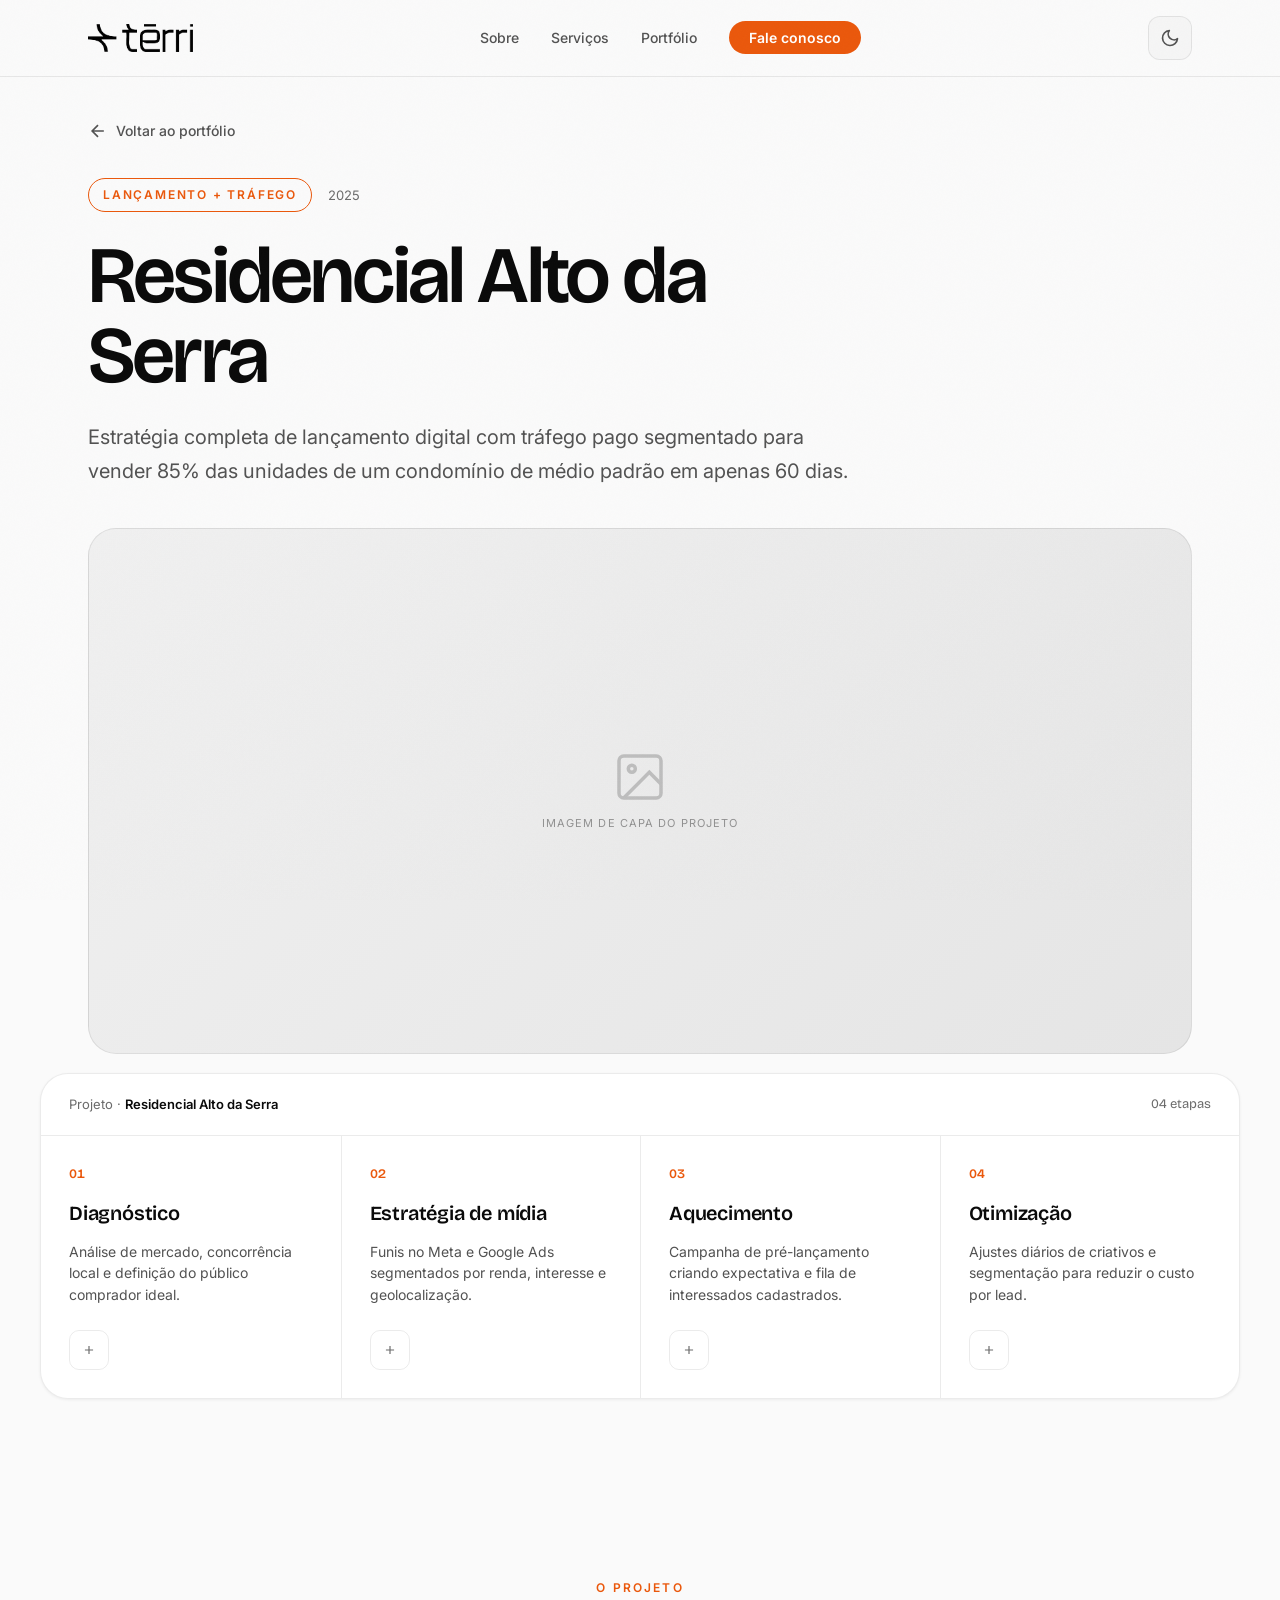
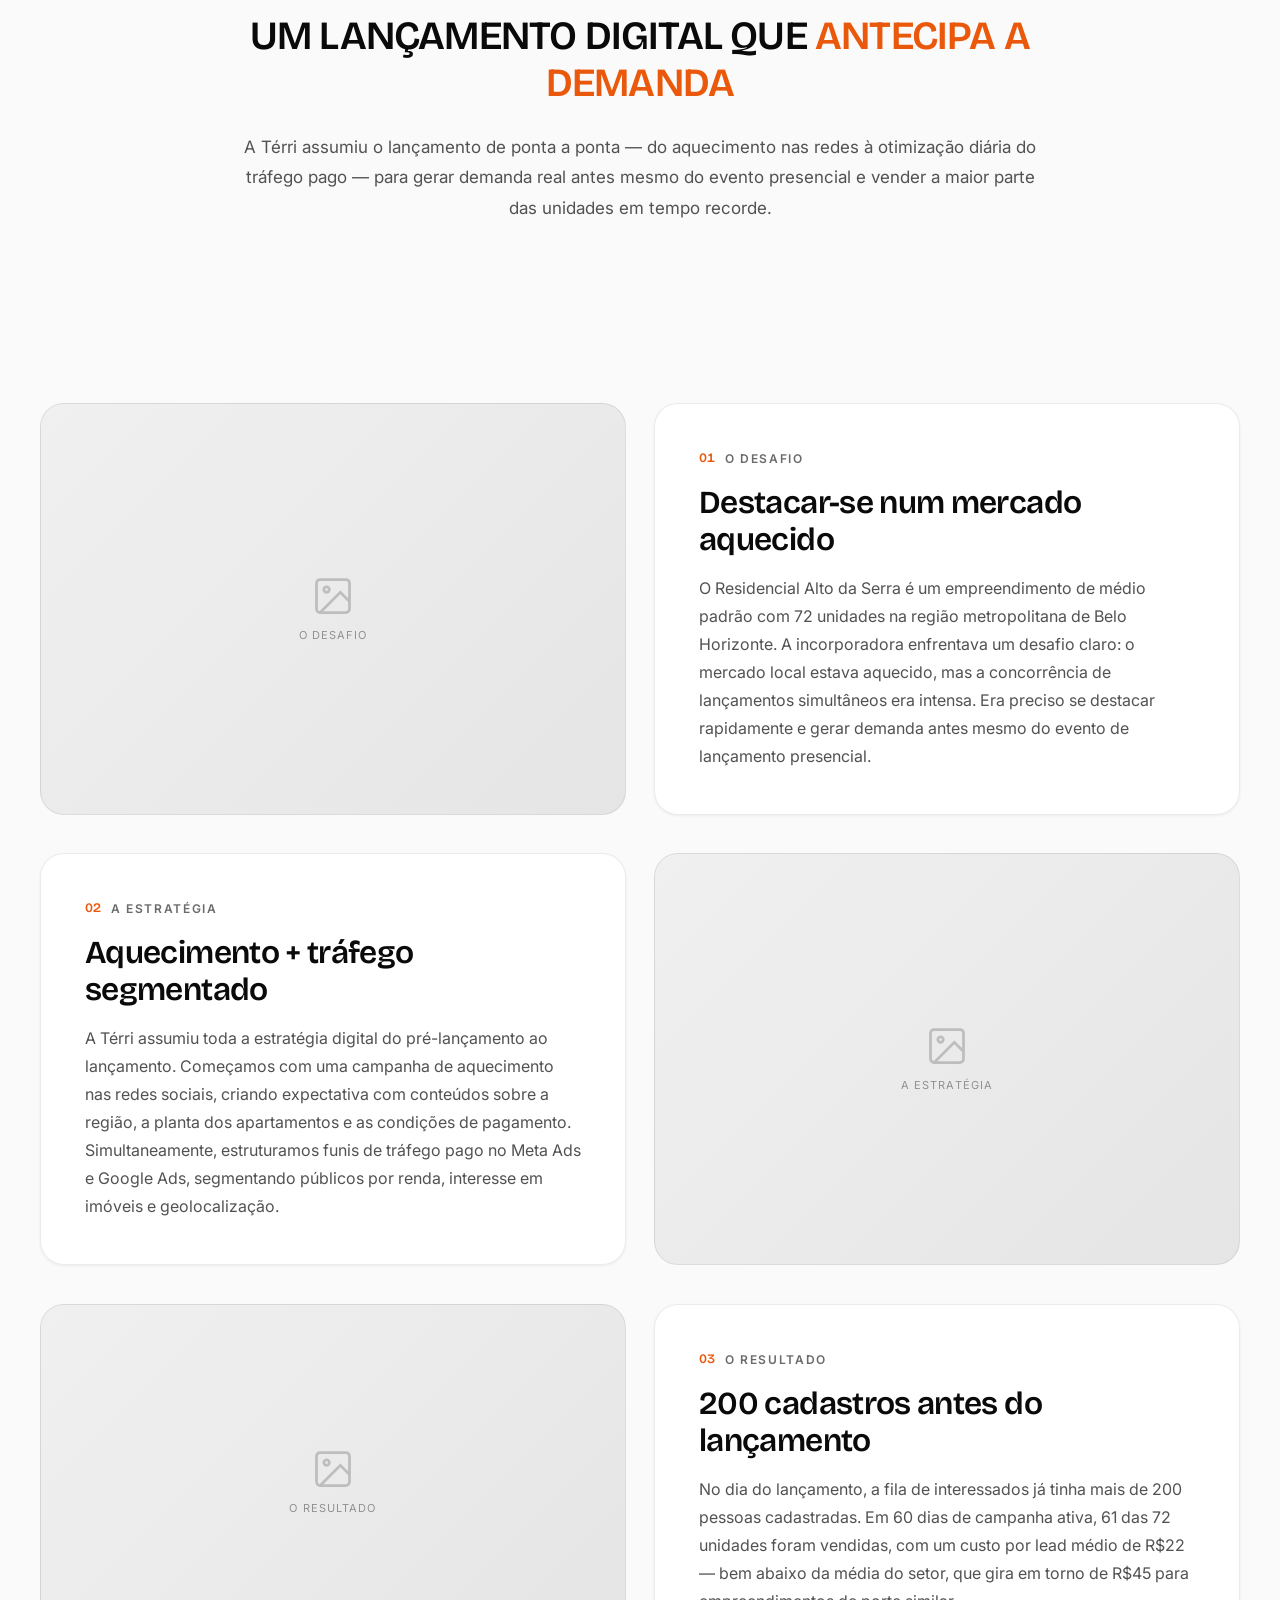
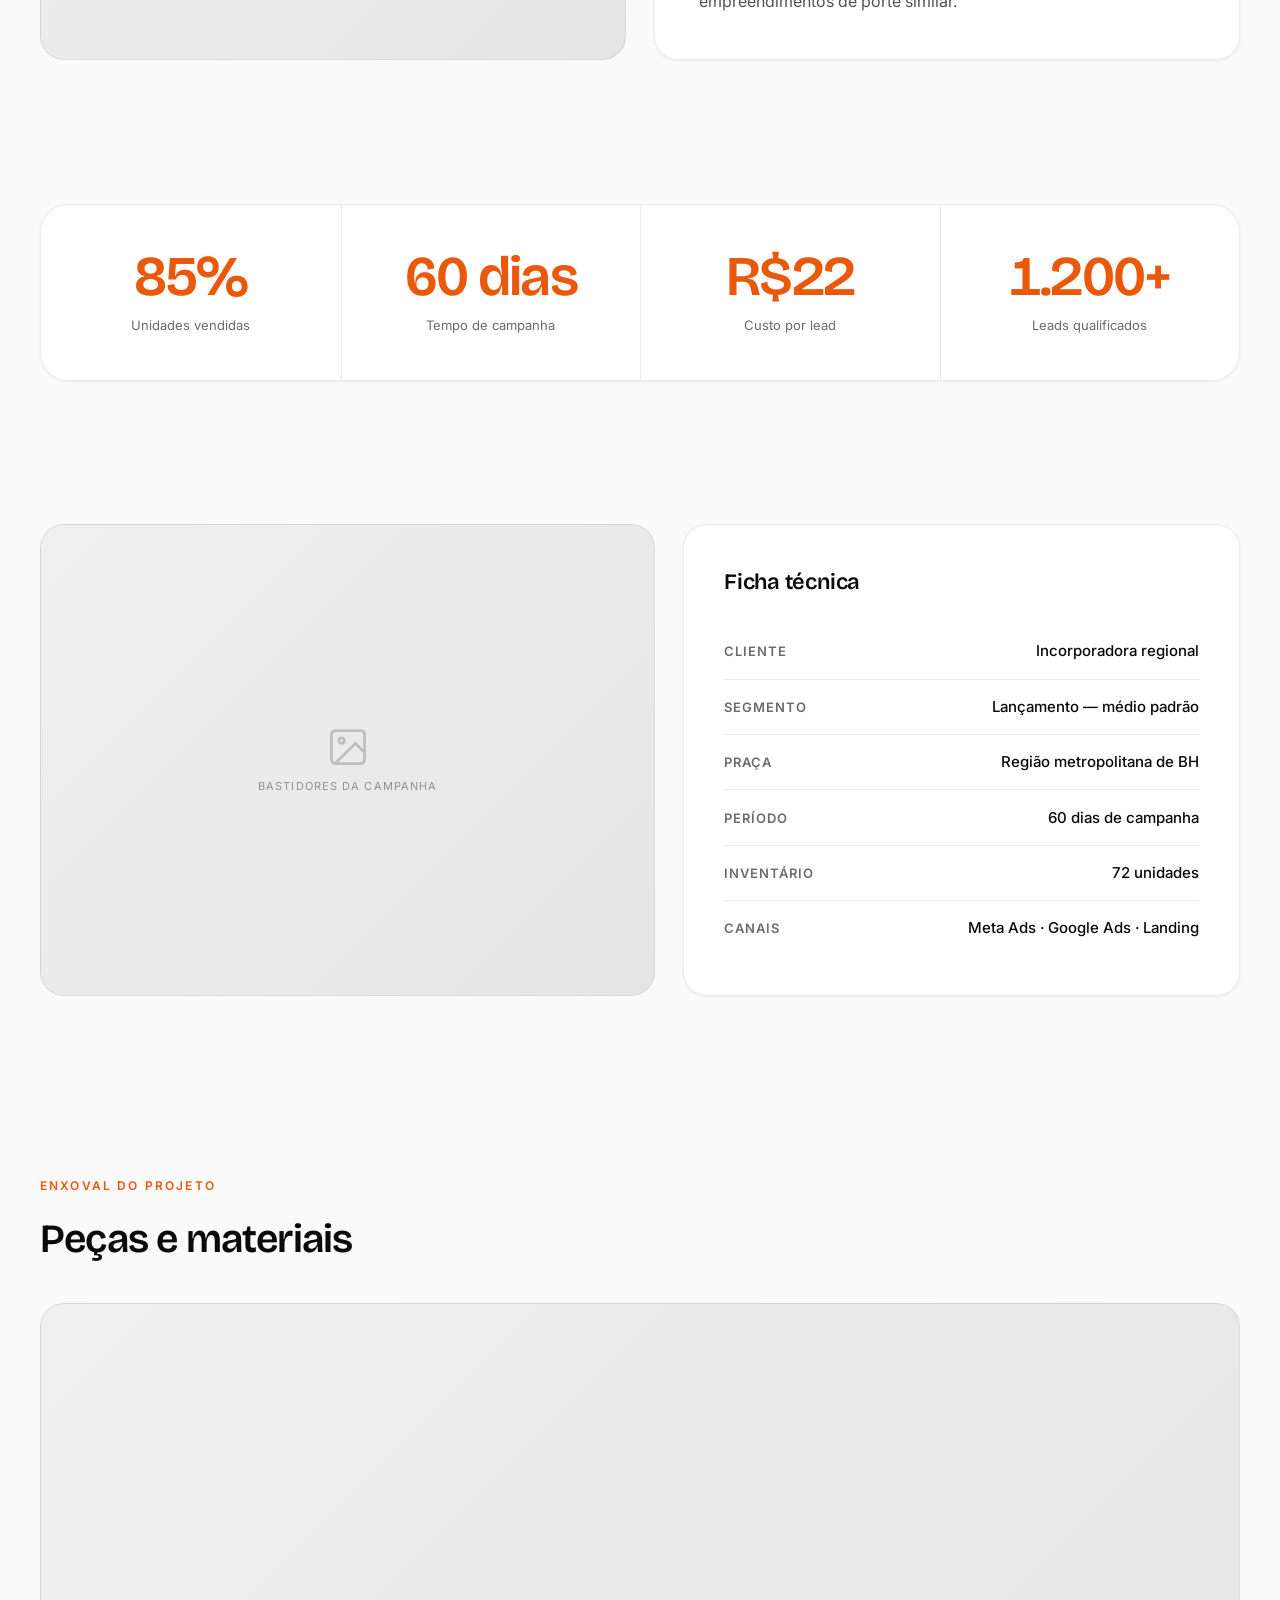
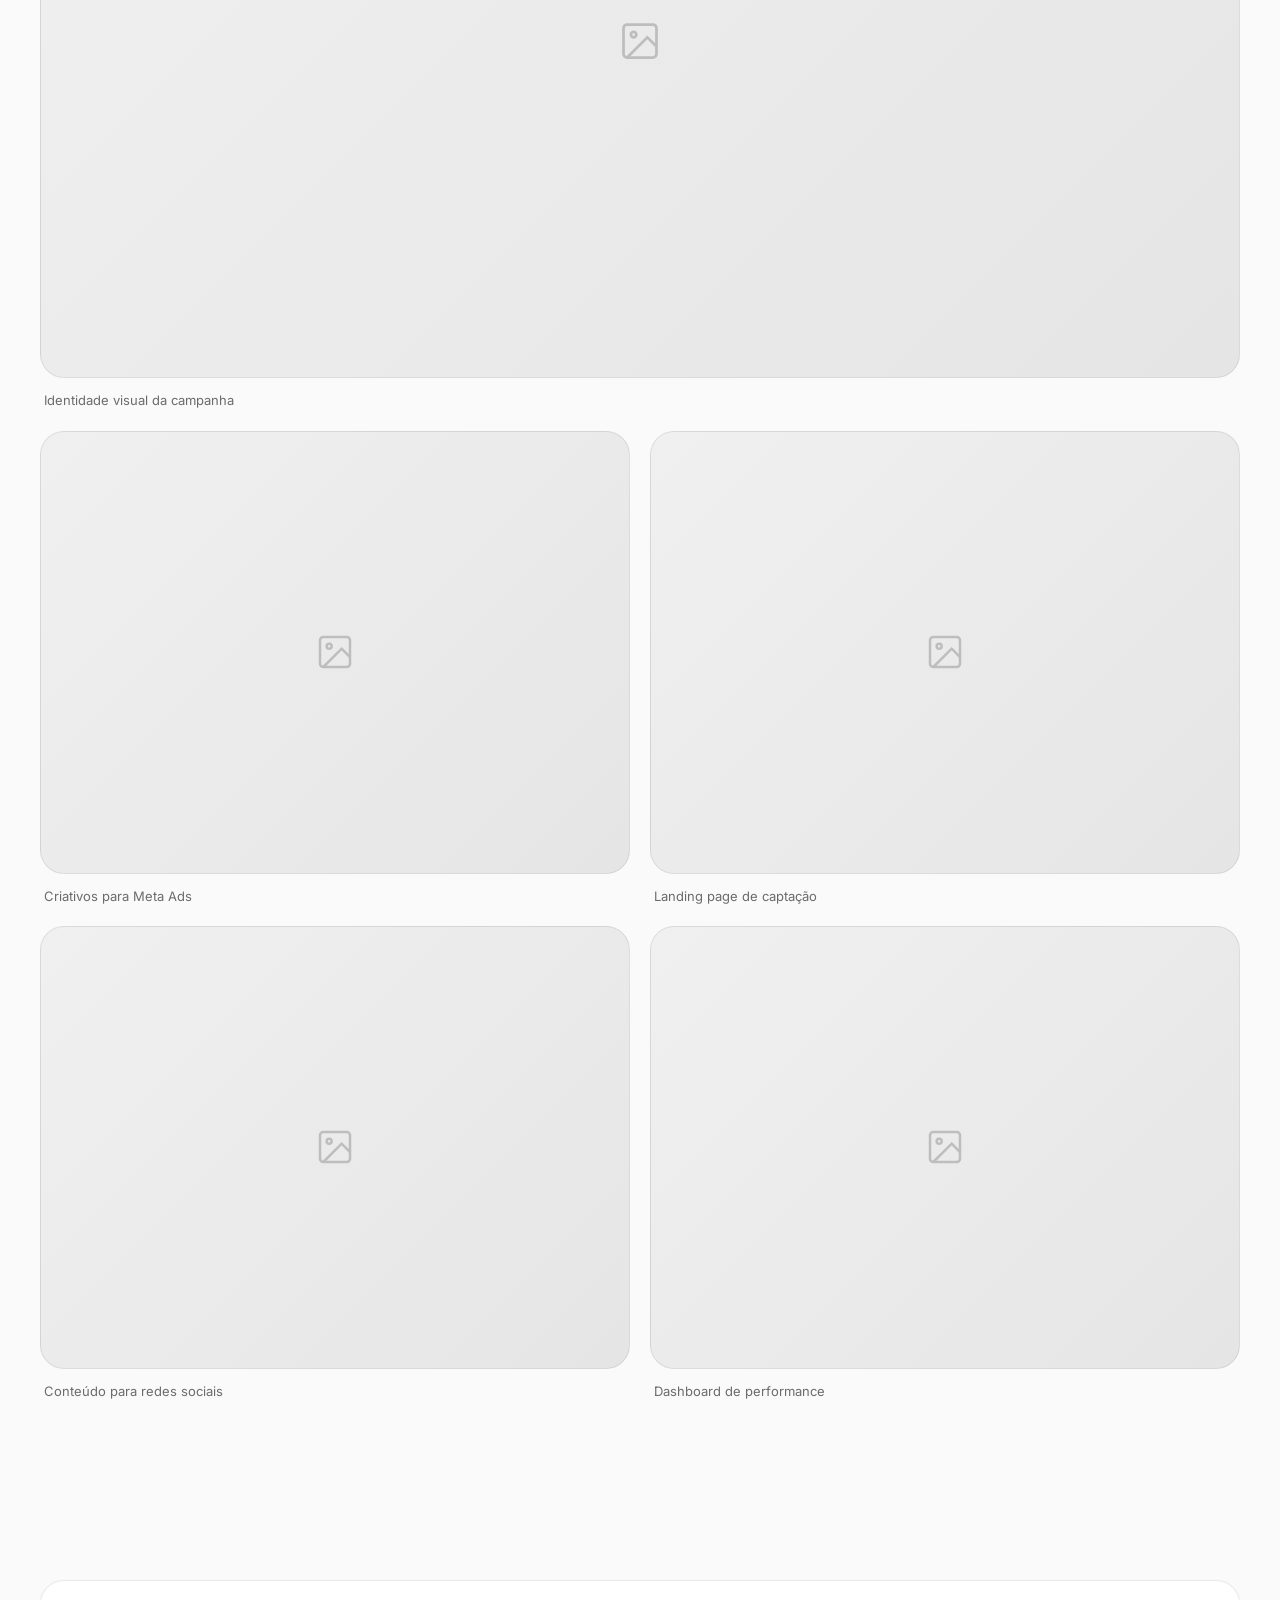
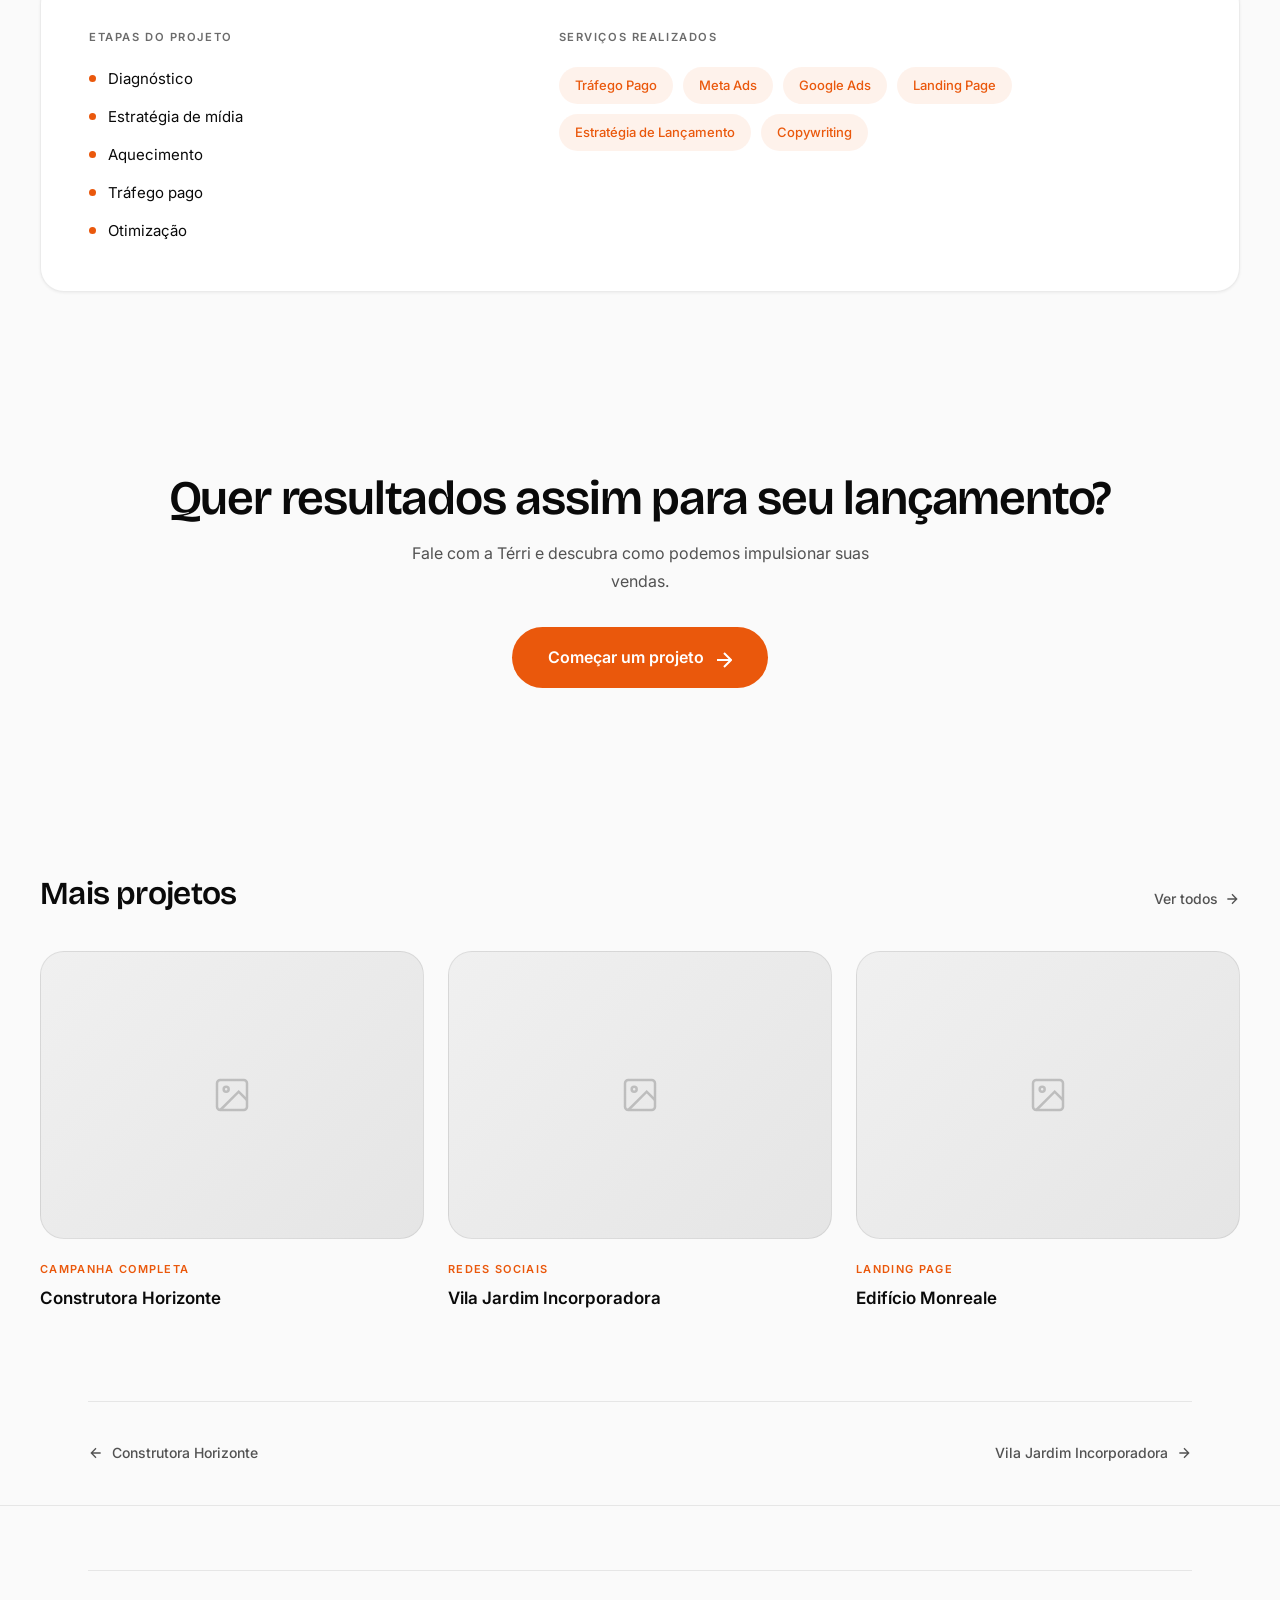
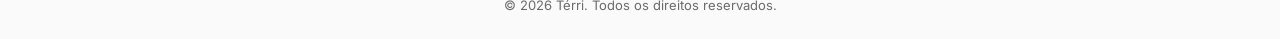
==== commit 43a8252c: "feat: faixa de etapas expansível na página de case (Alto da Serra) - Botão '+' agora funciona como a" ====
--- a/portfolio/alto-da-serra.html
+++ b/portfolio/alto-da-serra.html
@@ -84,25 +84,29 @@
             <span class="case-method__num">01</span>
             <h3 class="case-method__title">Diagnóstico</h3>
             <p class="case-method__text">Análise de mercado, concorrência local e definição do público comprador ideal.</p>
-            <span class="case-method__plus" aria-hidden="true"><svg width="14" height="14" viewBox="0 0 24 24" fill="none" stroke="currentColor" stroke-width="2"><path d="M12 5v14M5 12h14"/></svg></span>
+            <div class="case-method__detail" id="etapa-1"><div class="case-method__detail-inner"><p class="case-method__detail-text">Mapeamos a persona compradora, estudamos os lançamentos concorrentes da região e definimos a proposta de valor que diferenciaria o empreendimento na largada.</p></div></div>
+            <button class="case-method__plus" type="button" aria-expanded="false" aria-controls="etapa-1" aria-label="Ver mais sobre Diagnóstico"><svg width="14" height="14" viewBox="0 0 24 24" fill="none" stroke="currentColor" stroke-width="2" aria-hidden="true"><path d="M12 5v14M5 12h14"/></svg></button>
           </div>
           <div class="case-method__item">
             <span class="case-method__num">02</span>
             <h3 class="case-method__title">Estratégia de mídia</h3>
             <p class="case-method__text">Funis no Meta e Google Ads segmentados por renda, interesse e geolocalização.</p>
-            <span class="case-method__plus" aria-hidden="true"><svg width="14" height="14" viewBox="0 0 24 24" fill="none" stroke="currentColor" stroke-width="2"><path d="M12 5v14M5 12h14"/></svg></span>
+            <div class="case-method__detail" id="etapa-2"><div class="case-method__detail-inner"><p class="case-method__detail-text">Estruturamos funis de topo, meio e fundo com públicos de interesse, lookalikes e remarketing, distribuindo o orçamento de mídia por etapa do funil.</p></div></div>
+            <button class="case-method__plus" type="button" aria-expanded="false" aria-controls="etapa-2" aria-label="Ver mais sobre Estratégia de mídia"><svg width="14" height="14" viewBox="0 0 24 24" fill="none" stroke="currentColor" stroke-width="2" aria-hidden="true"><path d="M12 5v14M5 12h14"/></svg></button>
           </div>
           <div class="case-method__item">
             <span class="case-method__num">03</span>
             <h3 class="case-method__title">Aquecimento</h3>
             <p class="case-method__text">Campanha de pré-lançamento criando expectativa e fila de interessados cadastrados.</p>
-            <span class="case-method__plus" aria-hidden="true"><svg width="14" height="14" viewBox="0 0 24 24" fill="none" stroke="currentColor" stroke-width="2"><path d="M12 5v14M5 12h14"/></svg></span>
+            <div class="case-method__detail" id="etapa-3"><div class="case-method__detail-inner"><p class="case-method__detail-text">Conteúdos sobre a região, as plantas e as condições de pagamento geraram expectativa e formaram uma fila de interessados cadastrados antes do evento.</p></div></div>
+            <button class="case-method__plus" type="button" aria-expanded="false" aria-controls="etapa-3" aria-label="Ver mais sobre Aquecimento"><svg width="14" height="14" viewBox="0 0 24 24" fill="none" stroke="currentColor" stroke-width="2" aria-hidden="true"><path d="M12 5v14M5 12h14"/></svg></button>
           </div>
           <div class="case-method__item">
             <span class="case-method__num">04</span>
             <h3 class="case-method__title">Otimização</h3>
             <p class="case-method__text">Ajustes diários de criativos e segmentação para reduzir o custo por lead.</p>
-            <span class="case-method__plus" aria-hidden="true"><svg width="14" height="14" viewBox="0 0 24 24" fill="none" stroke="currentColor" stroke-width="2"><path d="M12 5v14M5 12h14"/></svg></span>
+            <div class="case-method__detail" id="etapa-4"><div class="case-method__detail-inner"><p class="case-method__detail-text">Acompanhamento diário de CPL, CTR e qualidade dos leads, com testes de criativos e refinamento de segmentação para baixar o custo por lead ao longo da campanha.</p></div></div>
+            <button class="case-method__plus" type="button" aria-expanded="false" aria-controls="etapa-4" aria-label="Ver mais sobre Otimização"><svg width="14" height="14" viewBox="0 0 24 24" fill="none" stroke="currentColor" stroke-width="2" aria-hidden="true"><path d="M12 5v14M5 12h14"/></svg></button>
           </div>
         </div>
       </div>
@@ -336,6 +340,17 @@
         });
       }
       syncLogo();
+    })();
+
+    // Method strip — expandable steps
+    (function() {
+      document.querySelectorAll('.case-method__plus').forEach(btn => {
+        btn.addEventListener('click', () => {
+          const item = btn.closest('.case-method__item');
+          const open = item.classList.toggle('is-open');
+          btn.setAttribute('aria-expanded', open ? 'true' : 'false');
+        });
+      });
     })();
 
     // Reveal on scroll
--- a/css/portfolio-v2.css
+++ b/css/portfolio-v2.css
@@ -194,22 +194,51 @@
   font-size: 0.875rem;
   line-height: 1.55;
   color: var(--color-text-secondary);
-  flex: 1;
-}
+}
+.case-method__detail {
+  display: grid;
+  grid-template-rows: 0fr;
+  transition: grid-template-rows 0.35s var(--ease-out);
+}
+.case-method__detail-inner { overflow: hidden; }
+.case-method__detail-text {
+  font-size: 0.8125rem;
+  line-height: 1.6;
+  color: var(--color-text-secondary);
+  padding-top: 0.875rem;
+  margin-top: 0.875rem;
+  border-top: 1px solid var(--color-border);
+}
+.case-method__item.is-open .case-method__detail { grid-template-rows: 1fr; }
 .case-method__plus {
-  width: 34px;
-  height: 34px;
-  border-radius: 9px;
+  width: 40px;
+  height: 40px;
+  border-radius: 10px;
   border: 1px solid var(--color-border);
+  background: transparent;
   display: inline-flex;
   align-items: center;
   justify-content: center;
   color: var(--color-text-muted);
-  margin-top: 0.25rem;
-}
-.case-method__item:hover .case-method__plus {
+  margin-top: auto;
+  cursor: pointer;
+  transition: border-color 0.25s, color 0.25s, background 0.25s;
+}
+.case-method__plus svg { transition: transform 0.3s var(--ease-out); }
+.case-method__item.is-open .case-method__plus {
   border-color: var(--color-primary);
-  color: var(--color-primary);
+  color: var(--color-text-on-primary);
+  background: var(--color-primary);
+}
+.case-method__item.is-open .case-method__plus svg { transform: rotate(45deg); }
+.case-method__plus:hover {
+  border-color: var(--color-primary);
+  color: var(--color-primary);
+}
+.case-method__item.is-open .case-method__plus:hover { color: var(--color-text-on-primary); }
+.case-method__plus:focus-visible {
+  outline: 2px solid var(--color-primary);
+  outline-offset: 3px;
 }
 
 @media (min-width: 640px) {
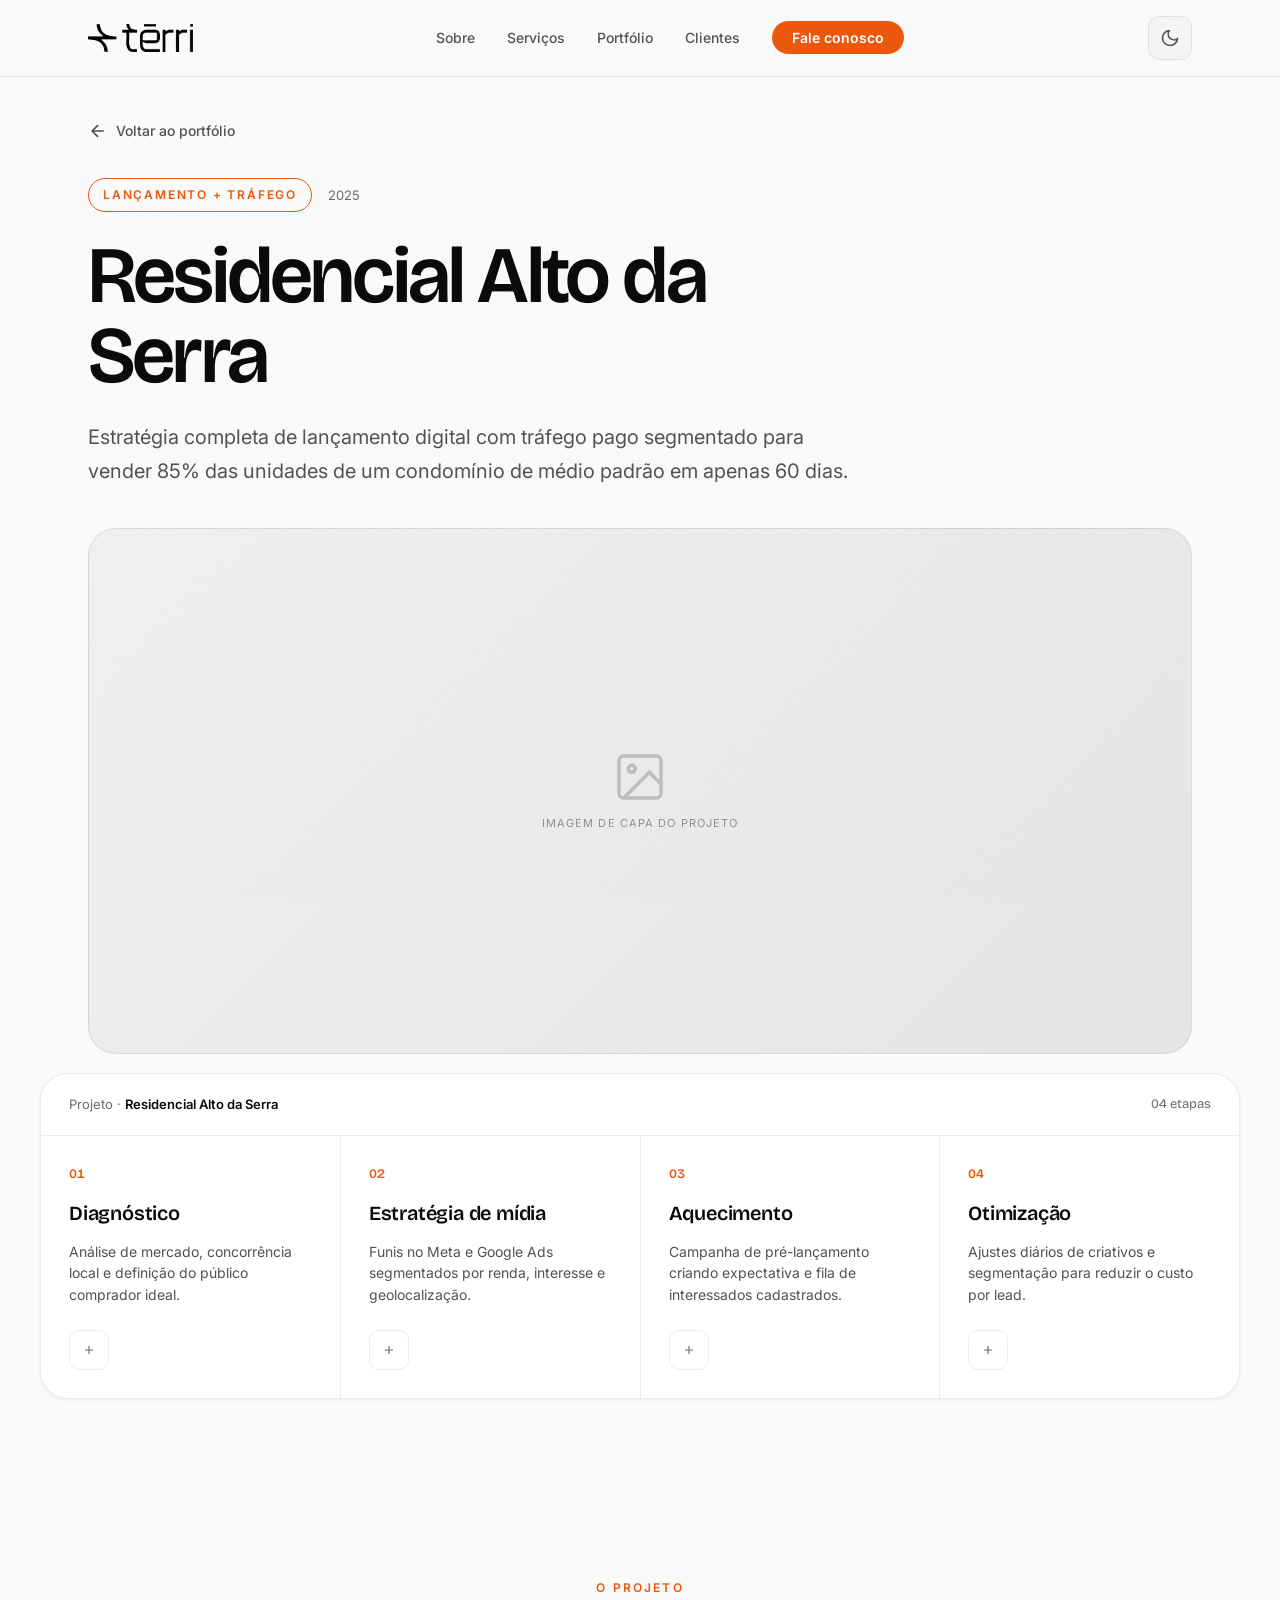
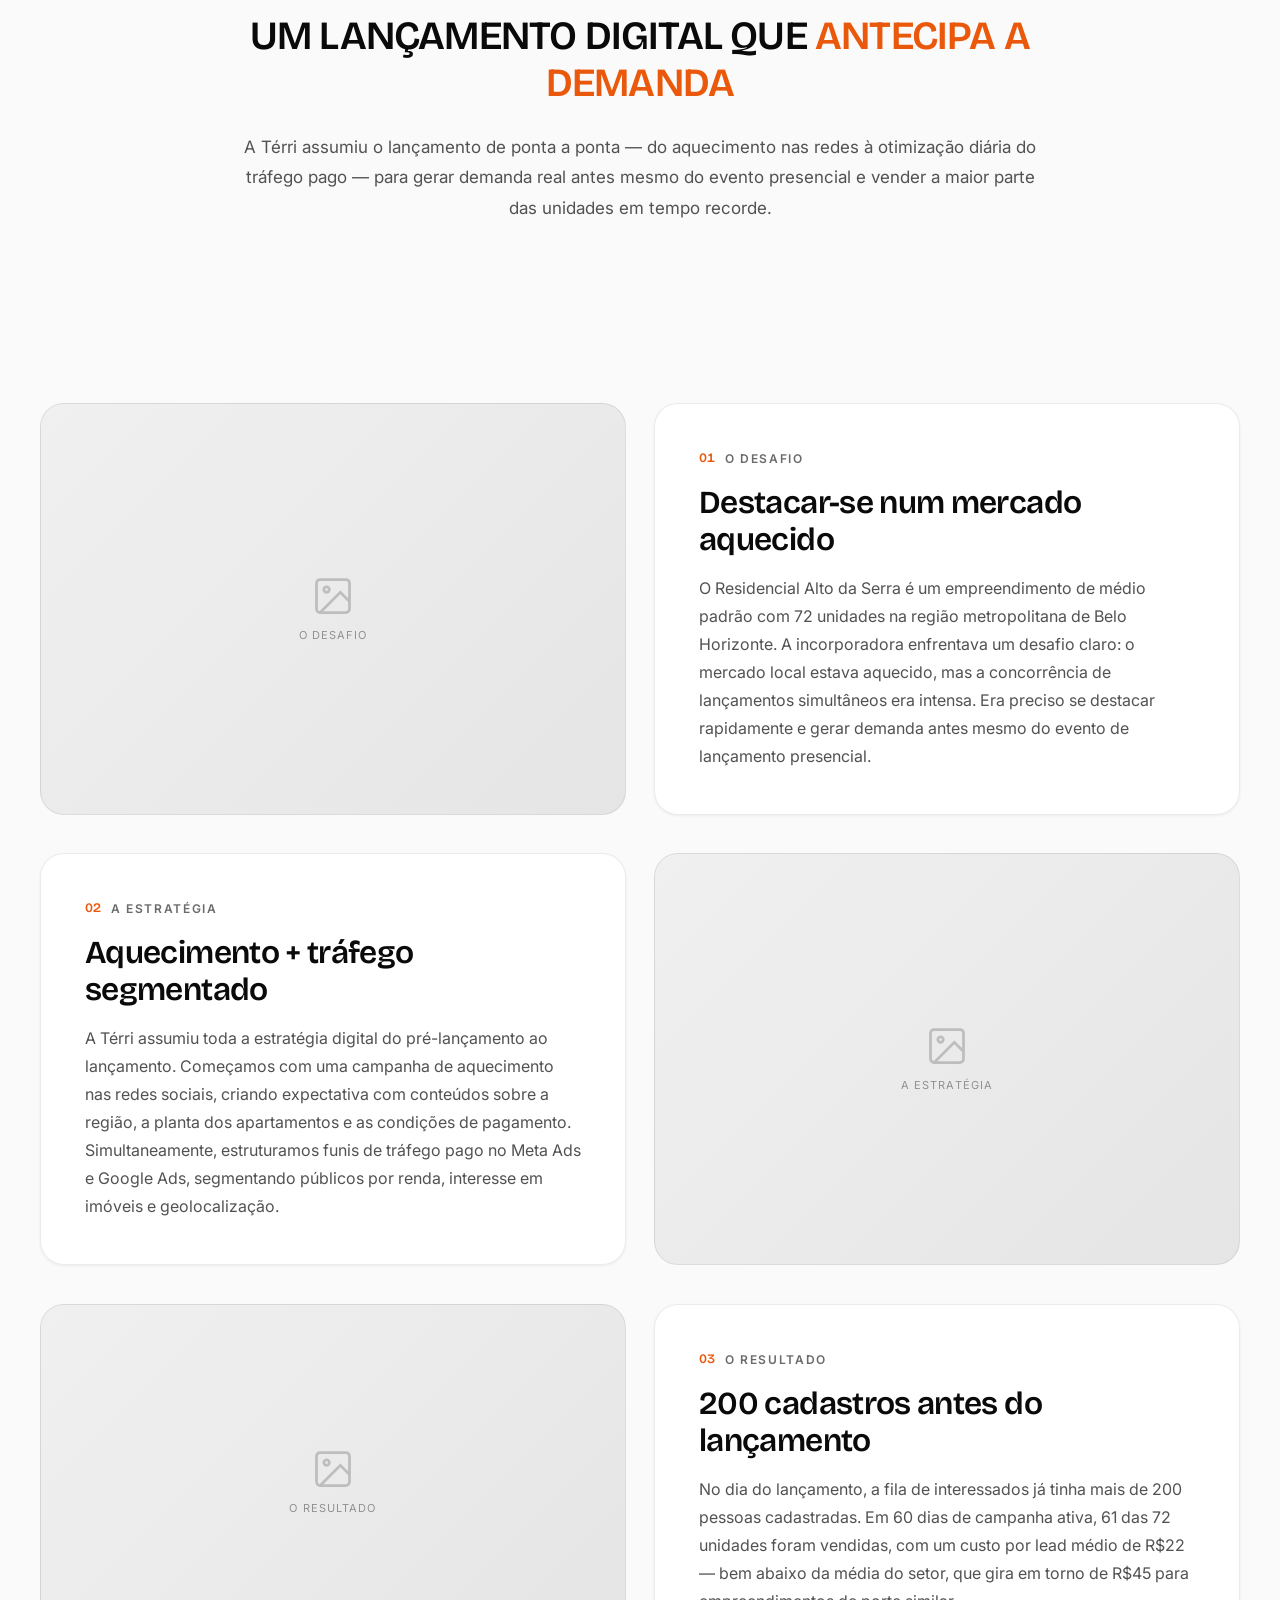
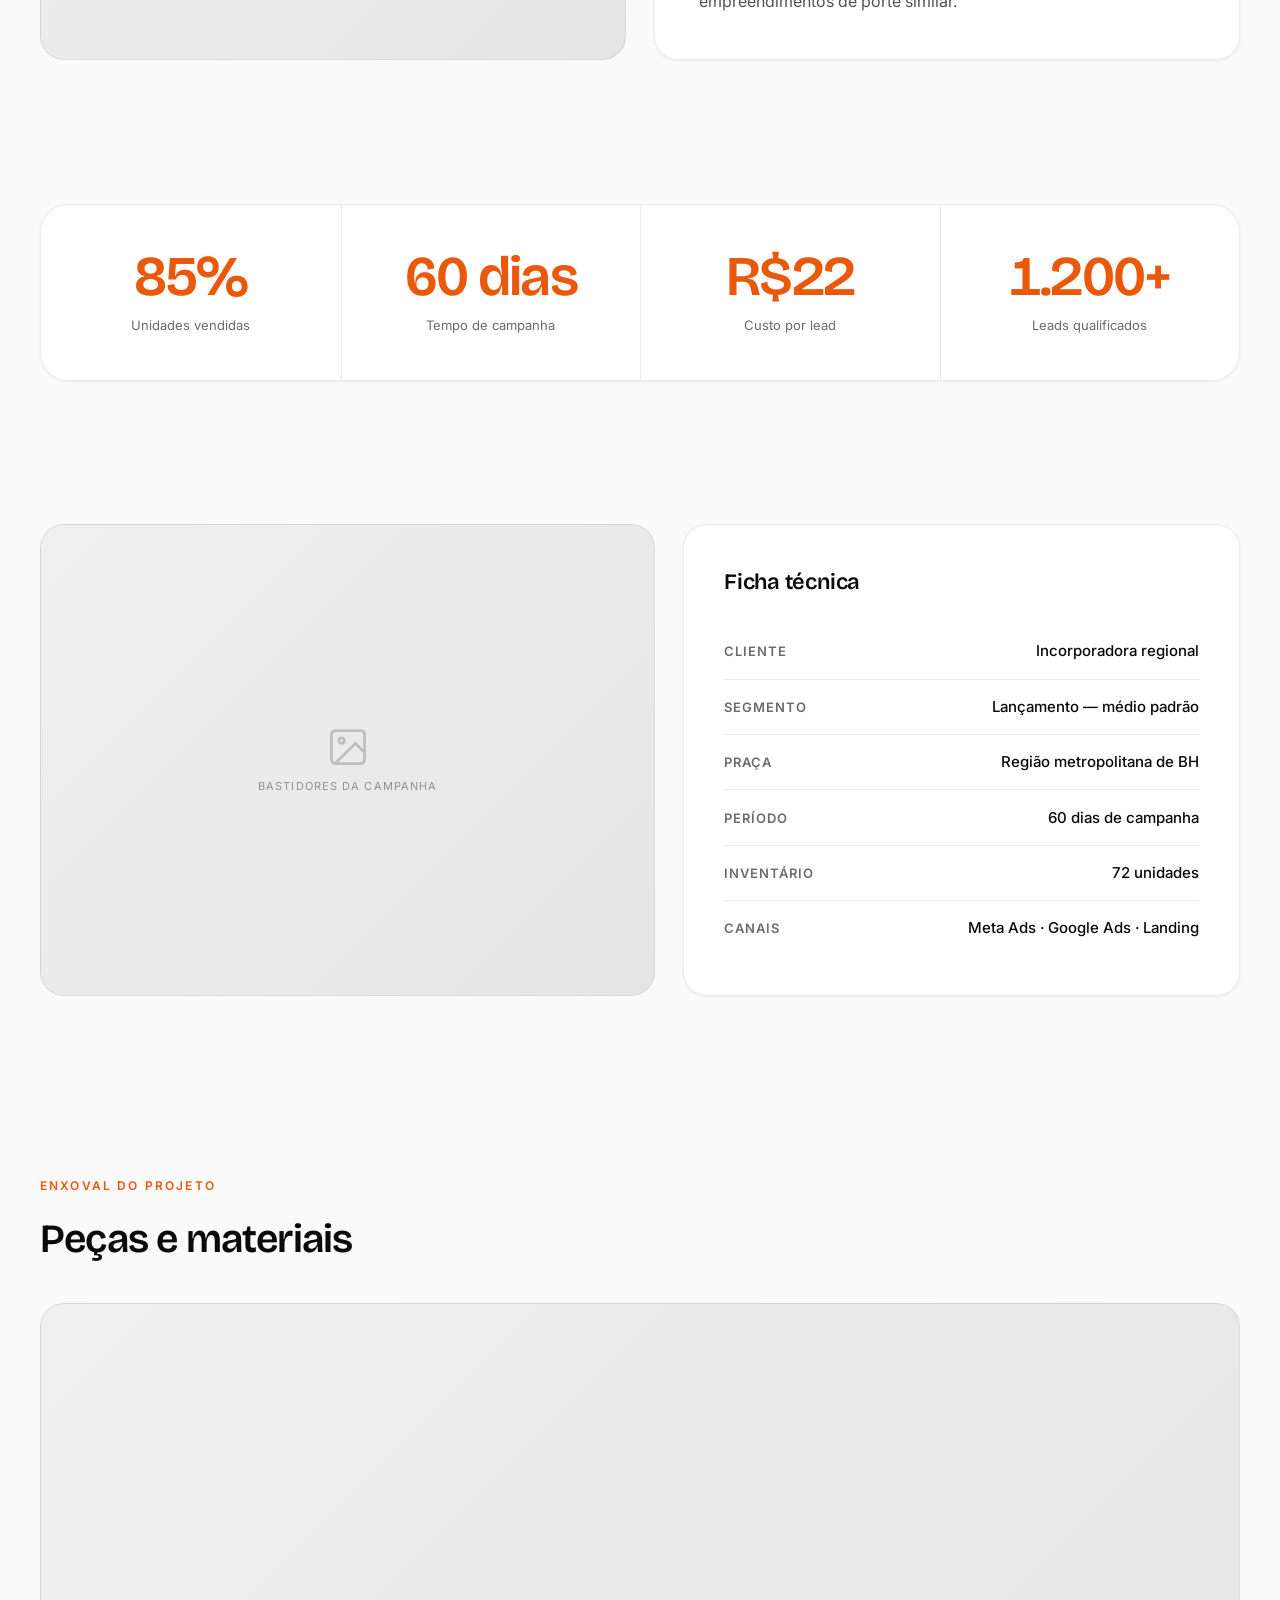
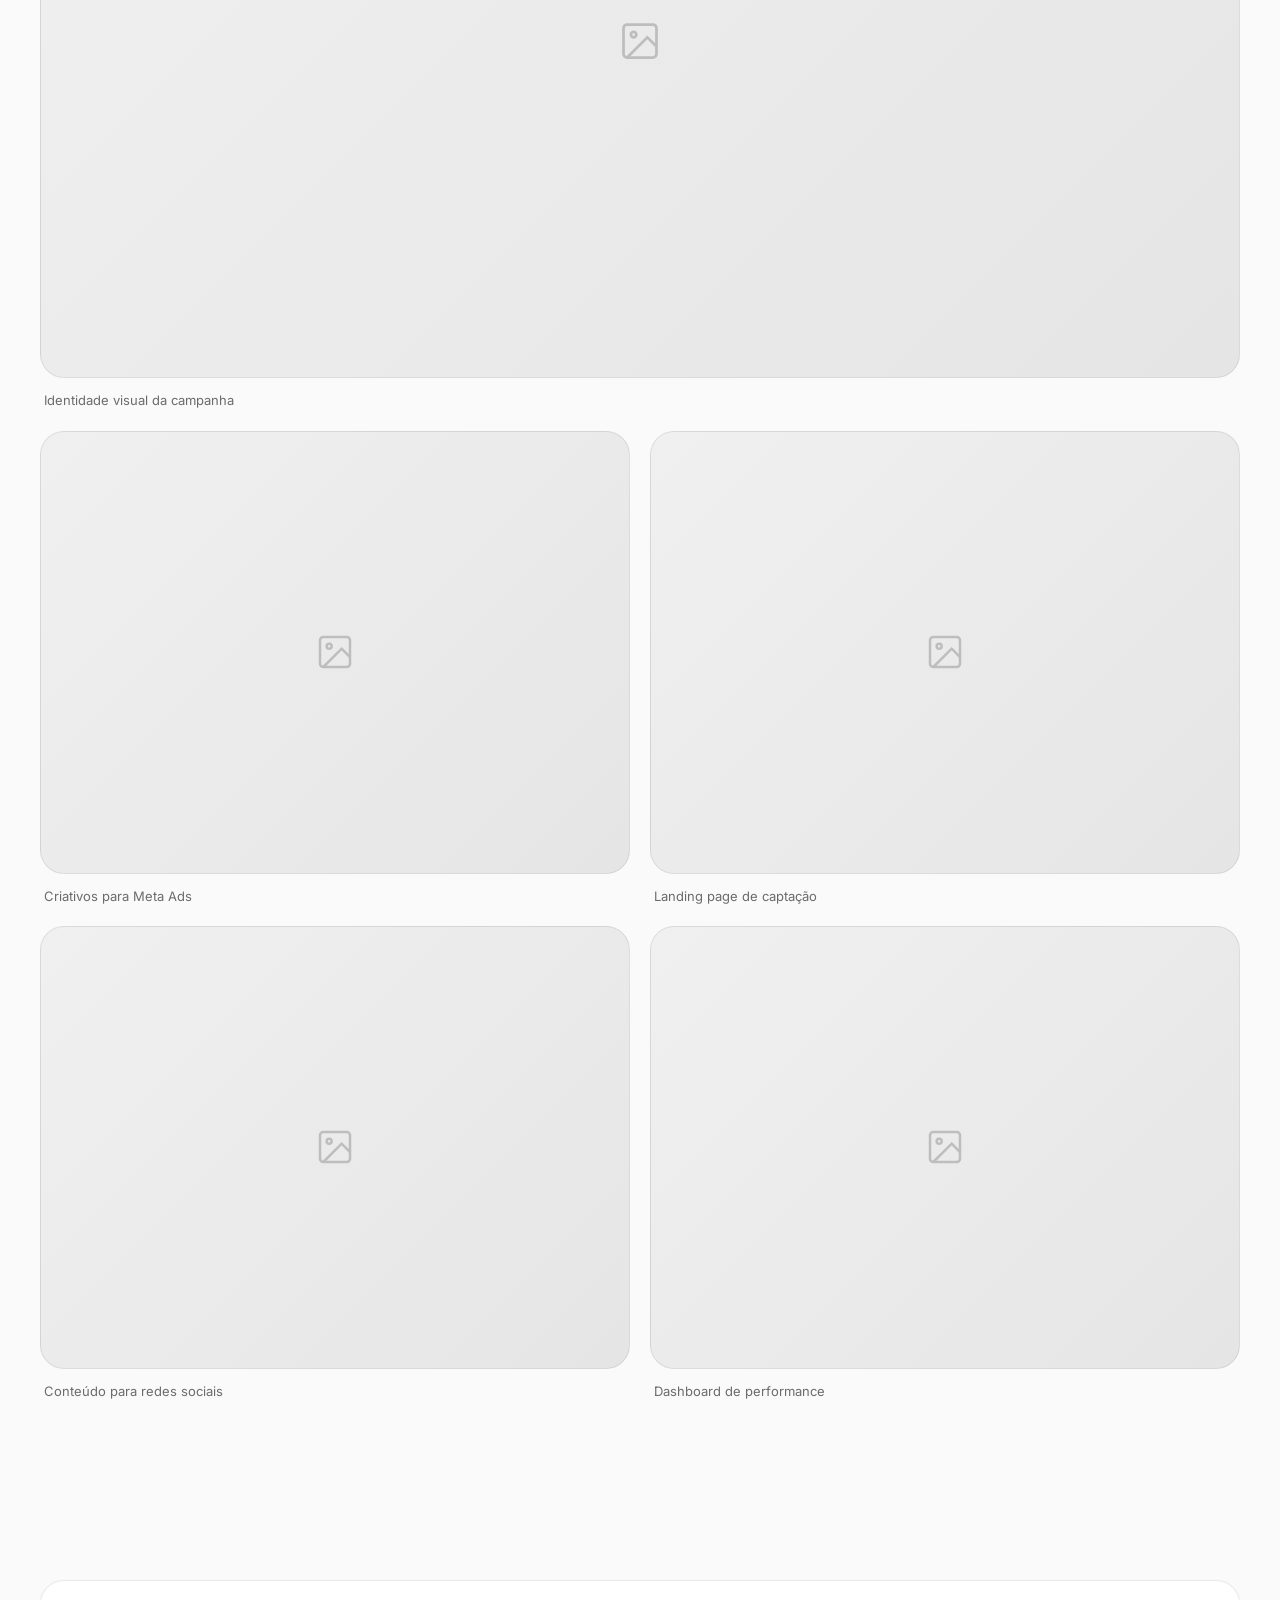
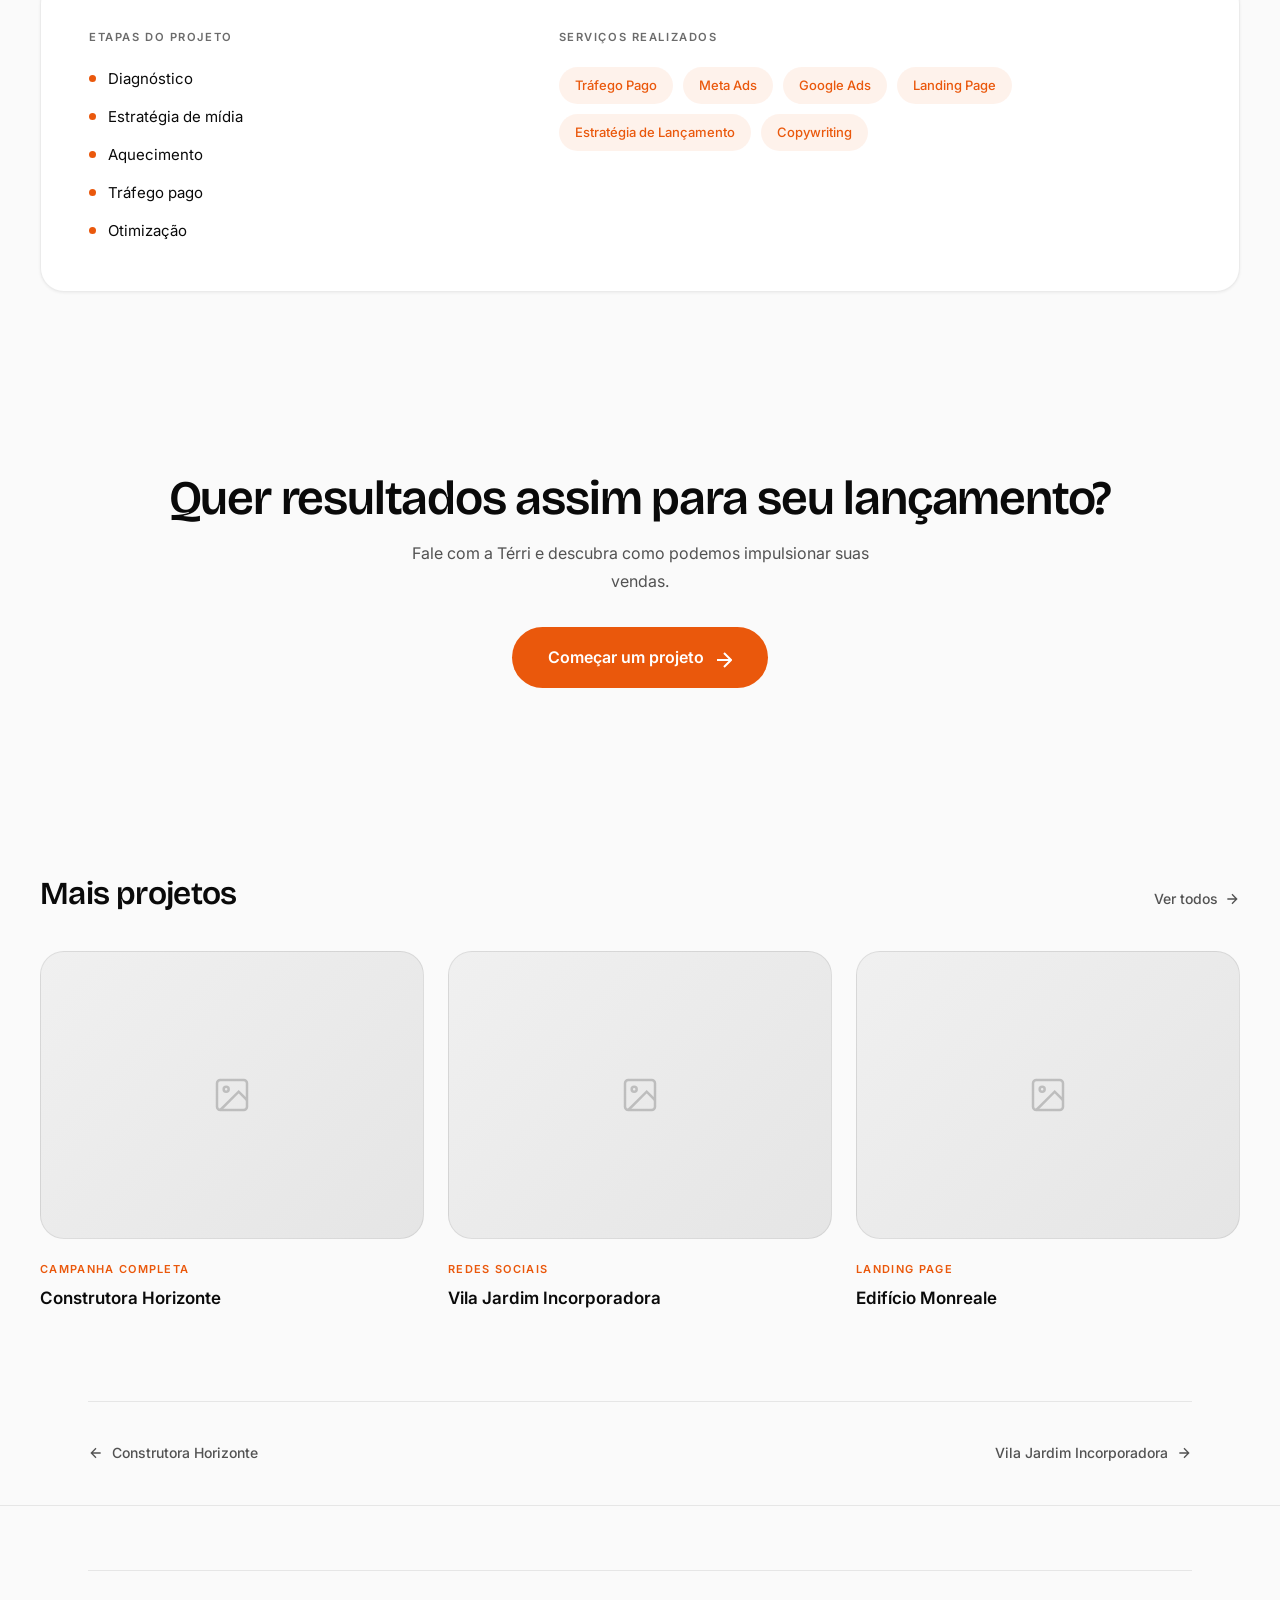
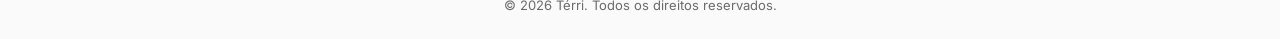
==== commit 572f9574: "feat: case Impulsi Interlagos (branding) com assets reais - Nova página portfolio/impulsi-interlagos" ====
--- a/portfolio/alto-da-serra.html
+++ b/portfolio/alto-da-serra.html
@@ -33,6 +33,7 @@
           <li><a href="../index.html#sobre" class="header__nav-link">Sobre</a></li>
           <li><a href="../index.html#servicos" class="header__nav-link">Serviços</a></li>
           <li><a href="../index.html#portfolio" class="header__nav-link">Portfólio</a></li>
+          <li><a href="../index.html#parceiros" class="header__nav-link">Clientes</a></li>
           <li><a href="../index.html#contato" class="header__nav-link header__nav-link--cta">Fale conosco</a></li>
         </ul>
       </nav>
@@ -41,9 +42,27 @@
           <svg class="theme-toggle__icon theme-toggle__icon--sun" width="20" height="20" viewBox="0 0 24 24" fill="none" stroke="currentColor" stroke-width="2" stroke-linecap="round" stroke-linejoin="round"><circle cx="12" cy="12" r="5"/><path d="M12 1v2M12 21v2M4.22 4.22l1.42 1.42M18.36 18.36l1.42 1.42M1 12h2M21 12h2M4.22 19.78l1.42-1.42M18.36 5.64l1.42-1.42"/></svg>
           <svg class="theme-toggle__icon theme-toggle__icon--moon" width="20" height="20" viewBox="0 0 24 24" fill="none" stroke="currentColor" stroke-width="2" stroke-linecap="round" stroke-linejoin="round"><path d="M21 12.79A9 9 0 1111.21 3 7 7 0 0021 12.79z"/></svg>
         </button>
+        <button class="header__menu-btn" id="menuBtn" aria-label="Abrir menu" aria-expanded="false" type="button">
+          <span></span>
+          <span></span>
+          <span></span>
+        </button>
       </div>
     </div>
   </header>
+
+  <!-- Mobile nav overlay -->
+  <div class="mobile-nav" id="mobileNav" aria-hidden="true">
+    <nav aria-label="Navegação mobile">
+      <ul class="mobile-nav__list">
+        <li><a href="../index.html#sobre" class="mobile-nav__link">Sobre</a></li>
+        <li><a href="../index.html#servicos" class="mobile-nav__link">Serviços</a></li>
+        <li><a href="../index.html#portfolio" class="mobile-nav__link">Portfólio</a></li>
+        <li><a href="../index.html#parceiros" class="mobile-nav__link">Clientes</a></li>
+        <li><a href="../index.html#contato" class="mobile-nav__link mobile-nav__link--cta">Fale conosco</a></li>
+      </ul>
+    </nav>
+  </div>
 
   <main>
     <!-- Hero -->
@@ -342,6 +361,30 @@
       syncLogo();
     })();
 
+    // Mobile menu
+    (function() {
+      const menuBtn = document.getElementById('menuBtn');
+      const mobileNav = document.getElementById('mobileNav');
+      if (!menuBtn || !mobileNav) return;
+      function close() {
+        menuBtn.classList.remove('active');
+        menuBtn.setAttribute('aria-expanded', 'false');
+        mobileNav.classList.remove('active');
+        mobileNav.setAttribute('aria-hidden', 'true');
+        document.body.style.overflow = '';
+      }
+      menuBtn.addEventListener('click', () => {
+        if (mobileNav.classList.contains('active')) { close(); return; }
+        menuBtn.classList.add('active');
+        menuBtn.setAttribute('aria-expanded', 'true');
+        mobileNav.classList.add('active');
+        mobileNav.setAttribute('aria-hidden', 'false');
+        document.body.style.overflow = 'hidden';
+      });
+      mobileNav.querySelectorAll('.mobile-nav__link').forEach(l => l.addEventListener('click', close));
+      document.addEventListener('keydown', e => { if (e.key === 'Escape') close(); });
+    })();
+
     // Method strip — expandable steps
     (function() {
       document.querySelectorAll('.case-method__plus').forEach(btn => {
--- a/css/portfolio-v2.css
+++ b/css/portfolio-v2.css
@@ -165,16 +165,17 @@
 .case-method__grid {
   display: grid;
   grid-template-columns: 1fr;
+  gap: 1px;
+  background: var(--color-border);
 }
 .case-method__item {
   display: flex;
   flex-direction: column;
   gap: 0.75rem;
   padding: 1.75rem;
-  border-top: 1px solid var(--color-border);
+  background: var(--color-bg-elevated);
   transition: background 0.3s var(--ease-out);
 }
-.case-method__item:first-child { border-top: none; }
 .case-method__item:hover { background: var(--color-bg-card-hover); }
 .case-method__num {
   font-family: var(--font-display);
@@ -243,20 +244,10 @@
 
 @media (min-width: 640px) {
   .case-method__grid { grid-template-columns: repeat(2, 1fr); }
-  .case-method__item { border-left: 1px solid var(--color-border); }
-  .case-method__item:nth-child(-n+2) { border-top: none; }
-  .case-method__item:nth-child(odd) { border-left: none; }
 }
 @media (min-width: 940px) {
-  .case-method__grid { grid-template-columns: repeat(4, 1fr); }
-  .case-method__item {
-    border-top: none;
-    border-left: 1px solid var(--color-border);
-    min-height: 230px;
-  }
-  .case-method__item:first-child { border-left: none; }
-  .case-method__item:nth-child(odd) { border-left: 1px solid var(--color-border); }
-  .case-method__item:first-child { border-left: none; }
+  .case-method__grid { grid-template-columns: repeat(auto-fit, minmax(180px, 1fr)); }
+  .case-method__item { min-height: 230px; }
 }
 
 /* --- Section scaffold --- */
@@ -579,6 +570,55 @@
   .case-more__grid { grid-template-columns: repeat(3, 1fr); }
 }
 
+/* --- Brand gradient band --- */
+.case-band {
+  position: relative;
+  border-radius: 28px;
+  overflow: hidden;
+  text-align: center;
+  padding: clamp(3rem, 8vw, 5.5rem) 1.5rem;
+  background: linear-gradient(120deg, var(--g1, var(--color-primary)) 0%, var(--g2, var(--color-primary-dark)) 100%);
+}
+.case-band__kicker {
+  font-size: 0.75rem;
+  font-weight: 600;
+  text-transform: uppercase;
+  letter-spacing: 0.2em;
+  color: rgba(255, 255, 255, 0.82);
+  margin-bottom: 1.25rem;
+}
+.case-band__text {
+  font-family: var(--font-display);
+  font-size: clamp(2.5rem, 8vw, 5rem);
+  font-weight: 600;
+  line-height: 1;
+  letter-spacing: -0.035em;
+  color: #fff;
+}
+
+/* --- Brand color swatches --- */
+.case-swatches {
+  display: grid;
+  grid-template-columns: repeat(3, 1fr);
+  gap: 0.875rem;
+}
+.case-swatch { display: flex; flex-direction: column; gap: 0.5rem; }
+.case-swatch__chip {
+  width: 100%;
+  height: 64px;
+  border-radius: 12px;
+  border: 1px solid var(--color-border);
+  box-shadow: var(--shadow-card);
+}
+.case-swatch__name { font-size: 0.8125rem; color: var(--color-text-heading); font-weight: 500; }
+.case-swatch__hex {
+  font-size: 0.6875rem;
+  color: var(--color-text-muted);
+  font-variant-numeric: tabular-nums;
+  letter-spacing: 0.04em;
+  text-transform: uppercase;
+}
+
 /* --- Prev / next nav --- */
 .case-nav {
   padding: 2.5rem 0;
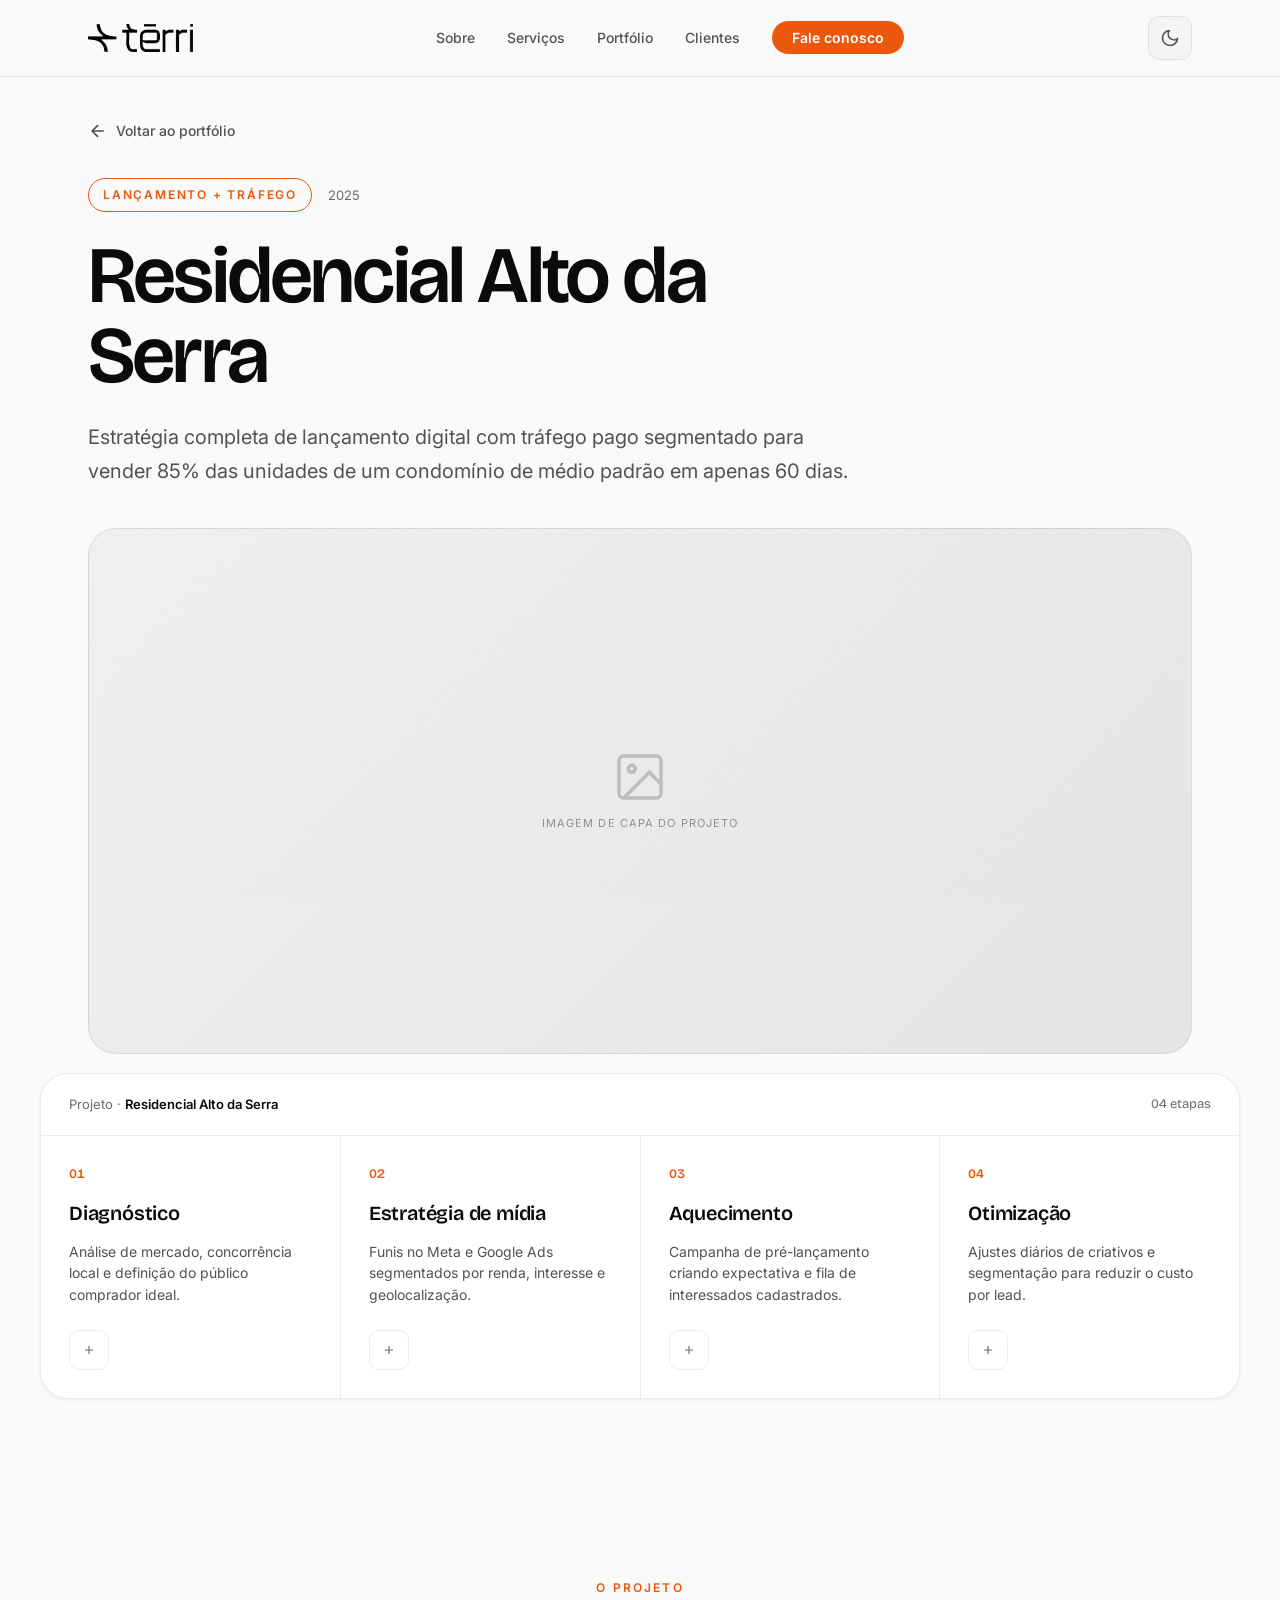
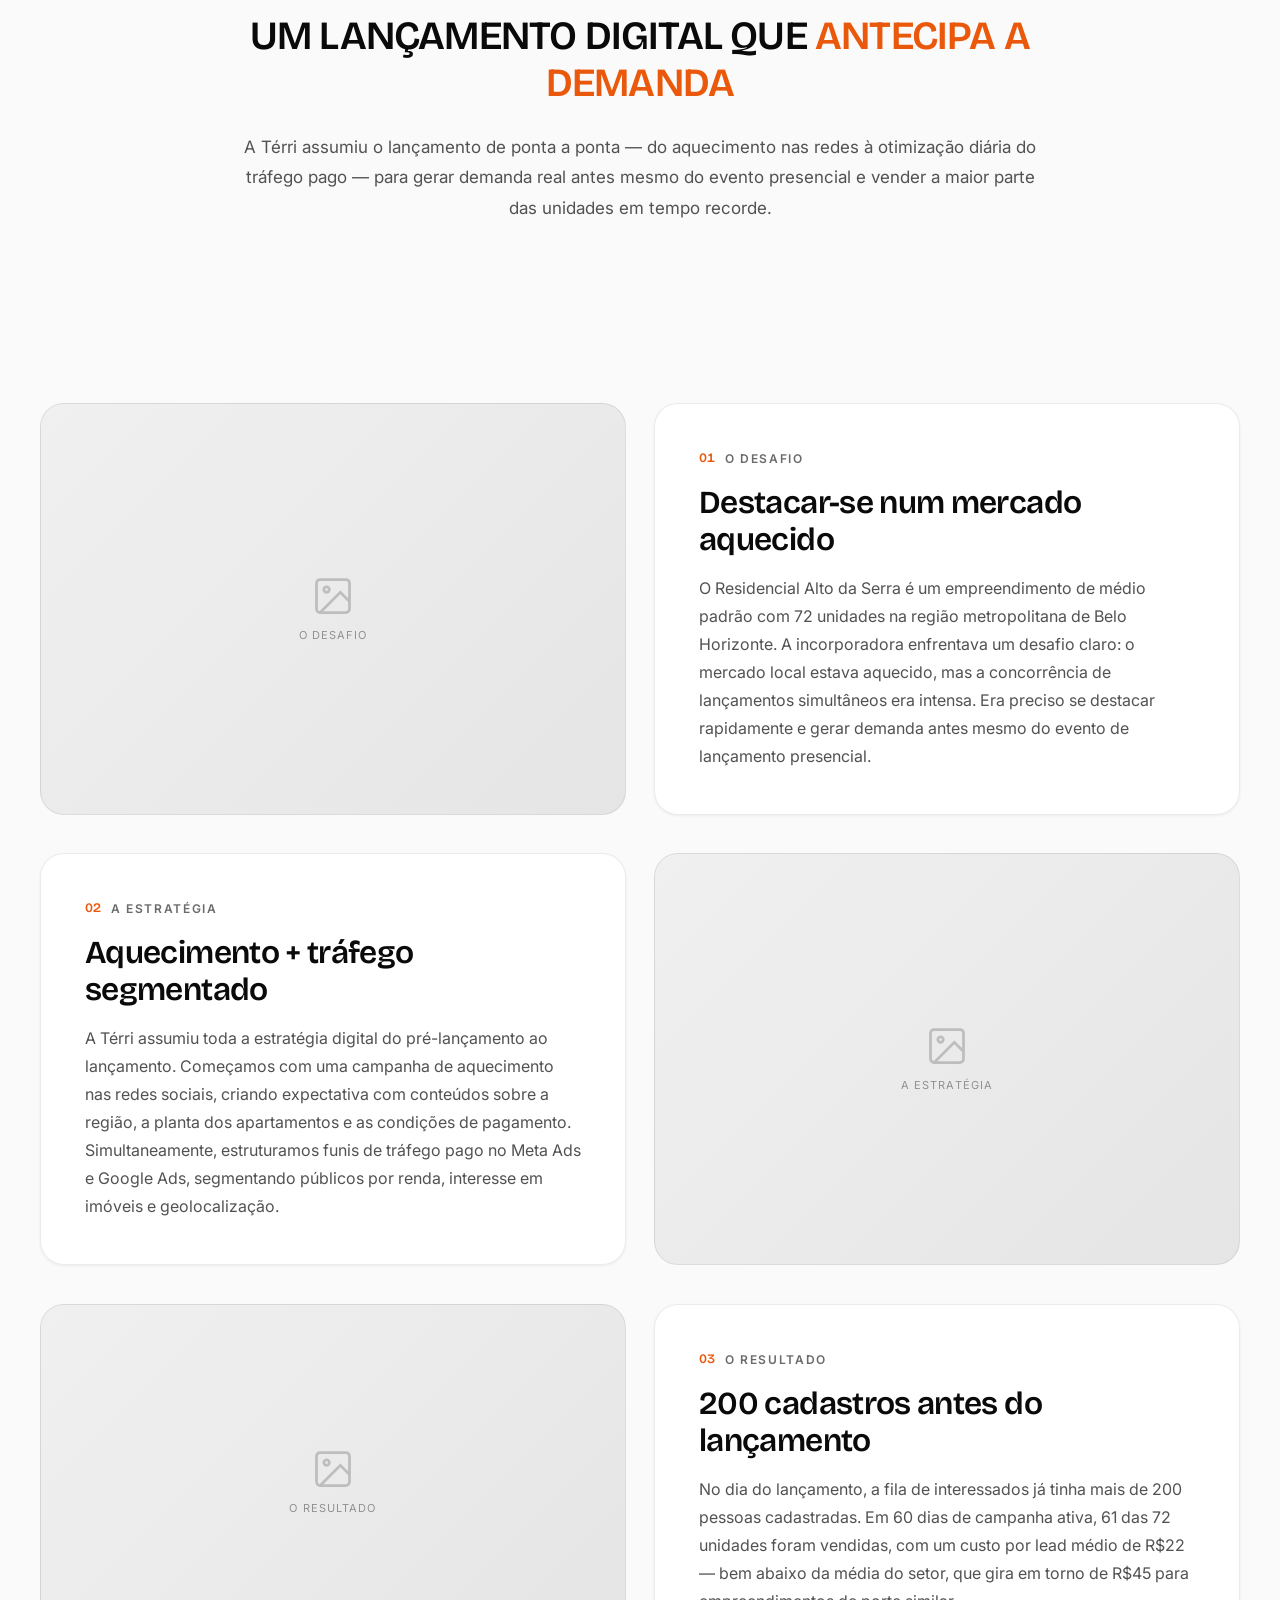
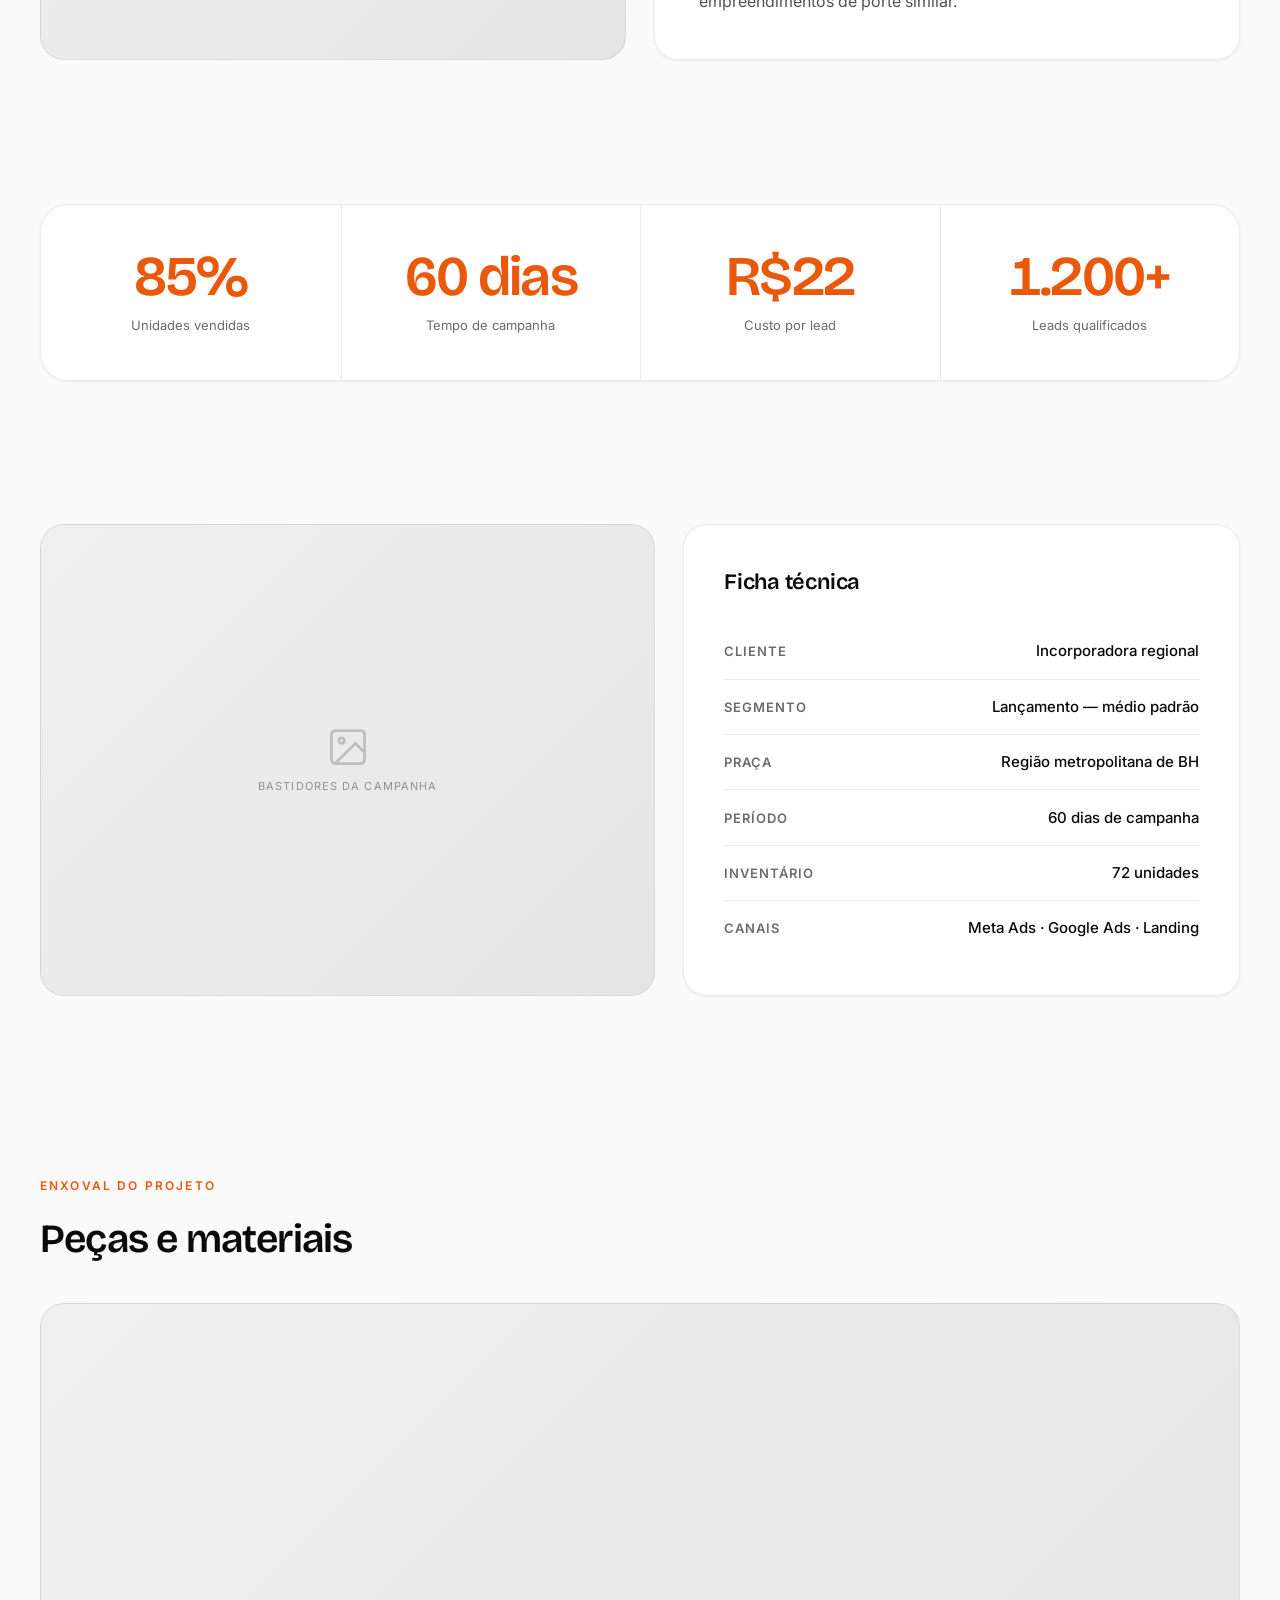
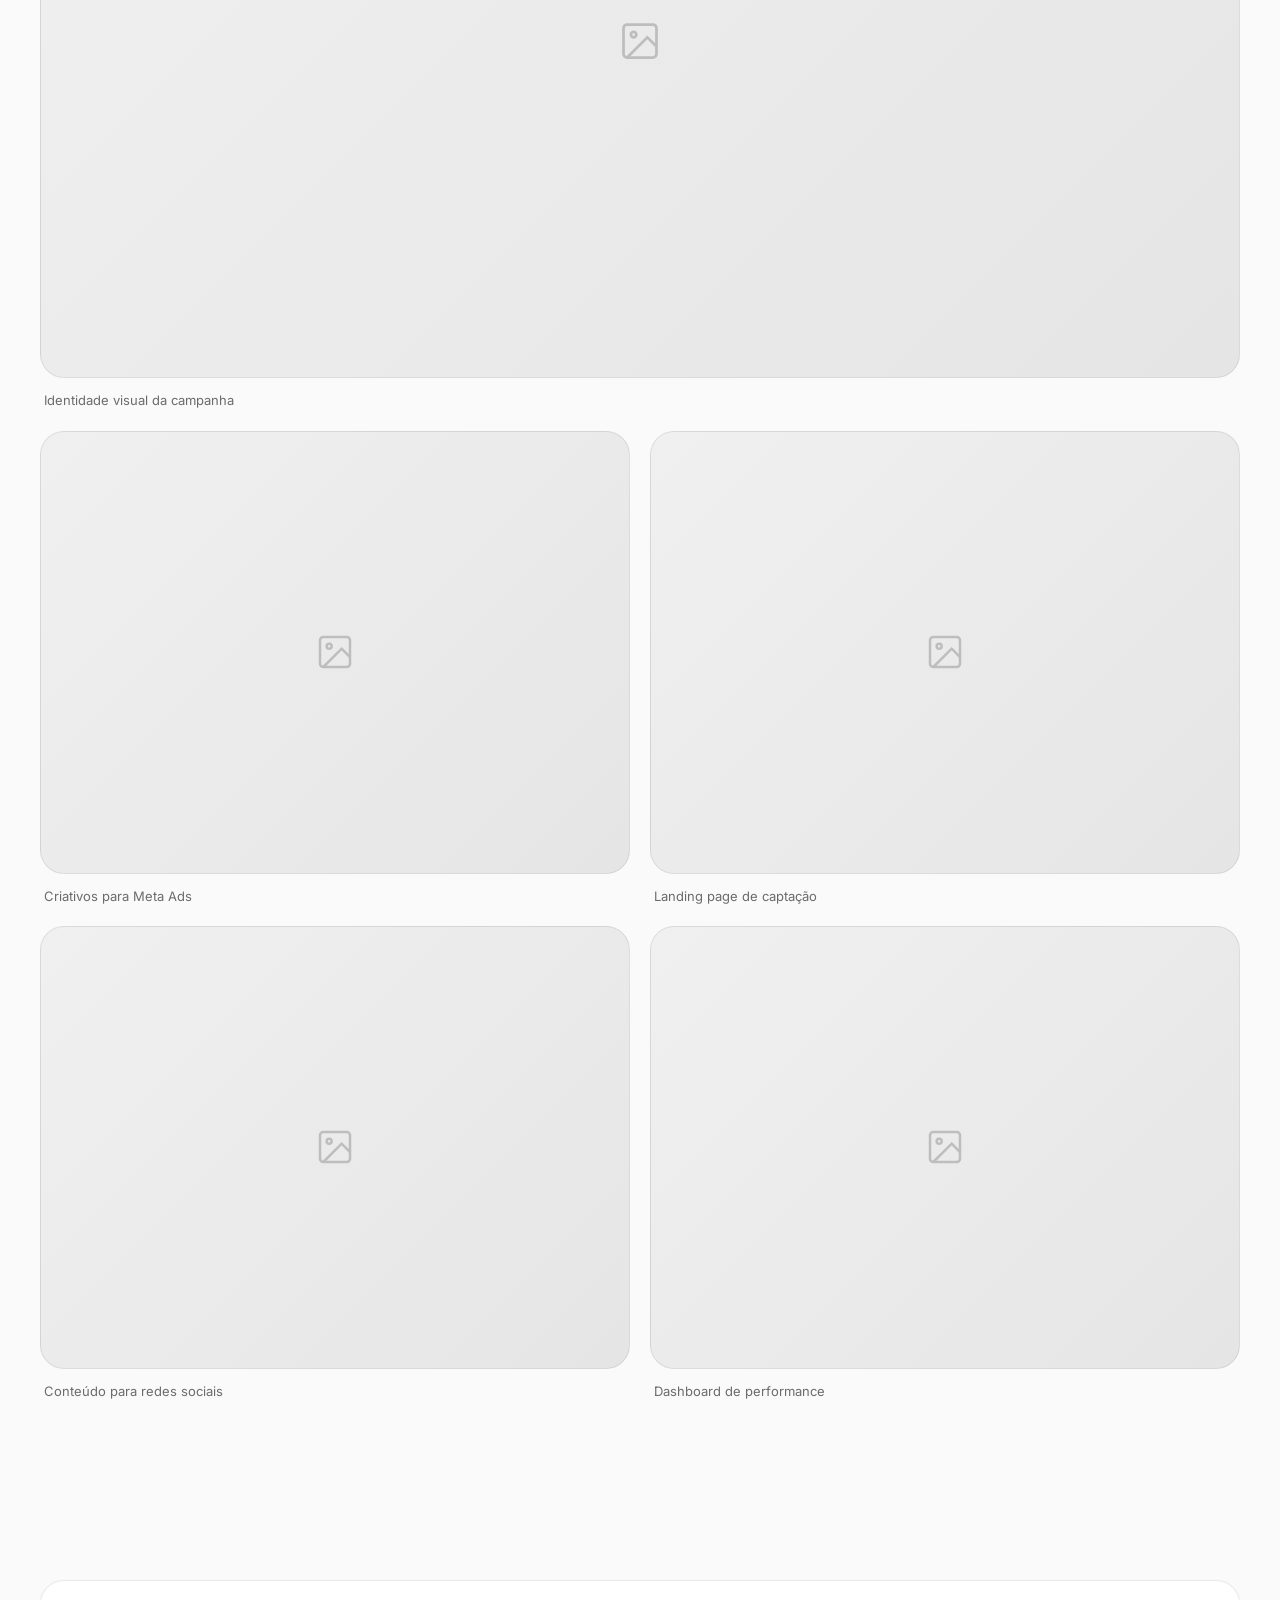
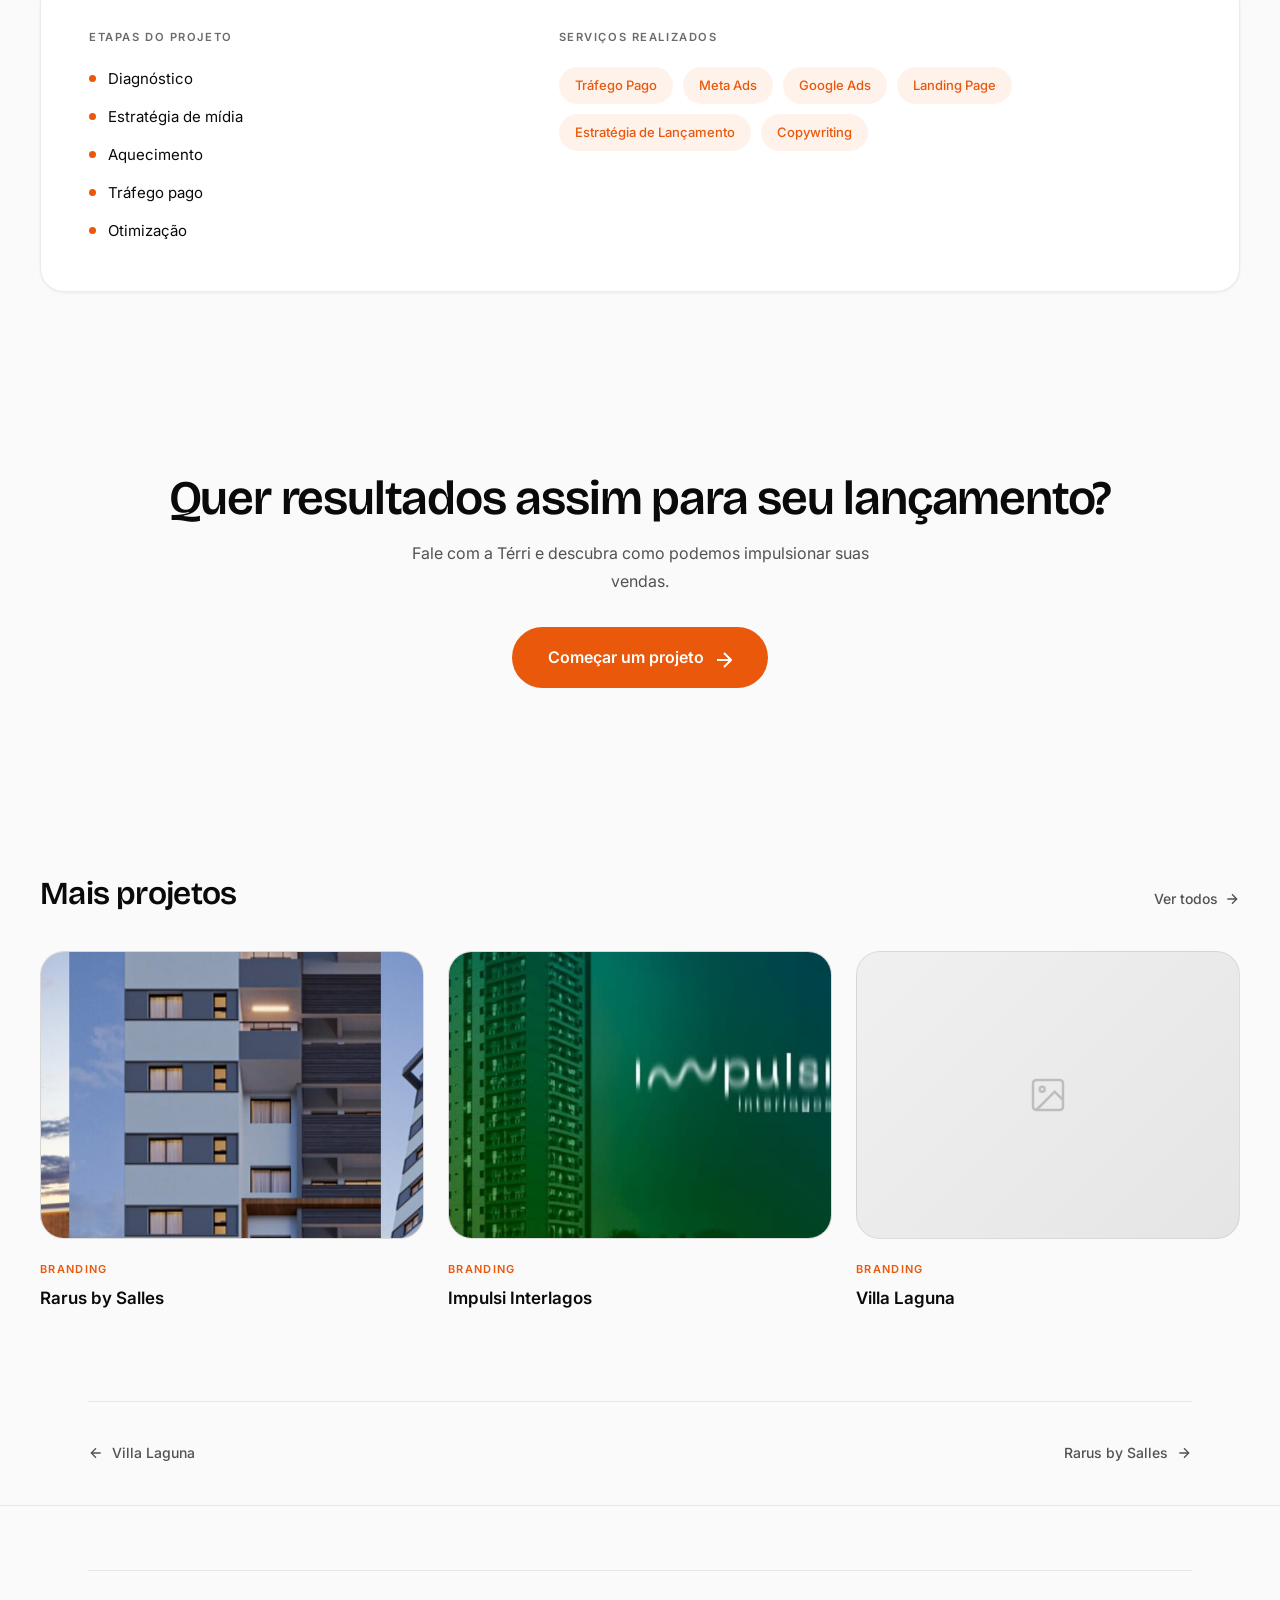
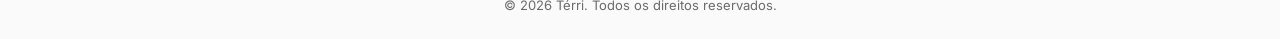
==== commit 0e3e75c6: "fix: corrige "Mais projetos" e nav nos cases para apontar só a cases reais Substitui referências aos" ====
--- a/portfolio/alto-da-serra.html
+++ b/portfolio/alto-da-serra.html
@@ -291,25 +291,25 @@
         <a href="../index.html#portfolio" class="case-more__all">Ver todos <svg width="16" height="16" viewBox="0 0 24 24" fill="none" stroke="currentColor" stroke-width="2"><path d="M5 12h14M12 5l7 7-7 7"/></svg></a>
       </div>
       <div class="case-more__grid">
-        <a href="construtora-horizonte.html" class="case-more__card reveal">
+        <a href="rarus-by-salles.html" class="case-more__card reveal">
+          <div class="case-media case-more__media"><img src="../src/rarus/card-rarus.jpg" alt="Case Rarus by Salles" loading="lazy" width="600" height="800"></div>
+          <div>
+            <span class="case-more__tag">Branding</span>
+            <h3 class="case-more__name">Rarus by Salles</h3>
+          </div>
+        </a>
+        <a href="impulsi-interlagos.html" class="case-more__card reveal">
+          <div class="case-media case-more__media"><img src="../src/impulsi/card-impulsi.jpg" alt="Case Impulsi Interlagos" loading="lazy" width="600" height="800"></div>
+          <div>
+            <span class="case-more__tag">Branding</span>
+            <h3 class="case-more__name">Impulsi Interlagos</h3>
+          </div>
+        </a>
+        <a href="villa-laguna.html" class="case-more__card reveal">
           <div class="case-media case-more__media"><div class="case-media__ph"><svg width="40" height="40" viewBox="0 0 24 24" fill="none" stroke="currentColor" stroke-width="1.5"><rect x="3" y="3" width="18" height="18" rx="2"/><circle cx="8.5" cy="8.5" r="1.5"/><path d="m21 15-5-5L5 21"/></svg></div></div>
           <div>
-            <span class="case-more__tag">Campanha Completa</span>
-            <h3 class="case-more__name">Construtora Horizonte</h3>
-          </div>
-        </a>
-        <a href="vila-jardim.html" class="case-more__card reveal">
-          <div class="case-media case-more__media"><div class="case-media__ph"><svg width="40" height="40" viewBox="0 0 24 24" fill="none" stroke="currentColor" stroke-width="1.5"><rect x="3" y="3" width="18" height="18" rx="2"/><circle cx="8.5" cy="8.5" r="1.5"/><path d="m21 15-5-5L5 21"/></svg></div></div>
-          <div>
-            <span class="case-more__tag">Redes Sociais</span>
-            <h3 class="case-more__name">Vila Jardim Incorporadora</h3>
-          </div>
-        </a>
-        <a href="monreale.html" class="case-more__card reveal">
-          <div class="case-media case-more__media"><div class="case-media__ph"><svg width="40" height="40" viewBox="0 0 24 24" fill="none" stroke="currentColor" stroke-width="1.5"><rect x="3" y="3" width="18" height="18" rx="2"/><circle cx="8.5" cy="8.5" r="1.5"/><path d="m21 15-5-5L5 21"/></svg></div></div>
-          <div>
-            <span class="case-more__tag">Landing Page</span>
-            <h3 class="case-more__name">Edifício Monreale</h3>
+            <span class="case-more__tag">Branding</span>
+            <h3 class="case-more__name">Villa Laguna</h3>
           </div>
         </a>
       </div>
@@ -318,12 +318,12 @@
     <!-- Prev / next -->
     <div class="container">
       <nav class="case-nav" aria-label="Navegar entre projetos">
-        <a href="construtora-horizonte.html" class="case-nav__link case-nav__link--prev">
+        <a href="villa-laguna.html" class="case-nav__link case-nav__link--prev">
           <svg width="16" height="16" viewBox="0 0 24 24" fill="none" stroke="currentColor" stroke-width="2"><path d="M19 12H5M12 19l-7-7 7-7"/></svg>
-          Construtora Horizonte
-        </a>
-        <a href="vila-jardim.html" class="case-nav__link case-nav__link--next">
-          Vila Jardim Incorporadora
+          Villa Laguna
+        </a>
+        <a href="rarus-by-salles.html" class="case-nav__link case-nav__link--next">
+          Rarus by Salles
           <svg width="16" height="16" viewBox="0 0 24 24" fill="none" stroke="currentColor" stroke-width="2"><path d="M5 12h14M12 5l7 7-7 7"/></svg>
         </a>
       </nav>
